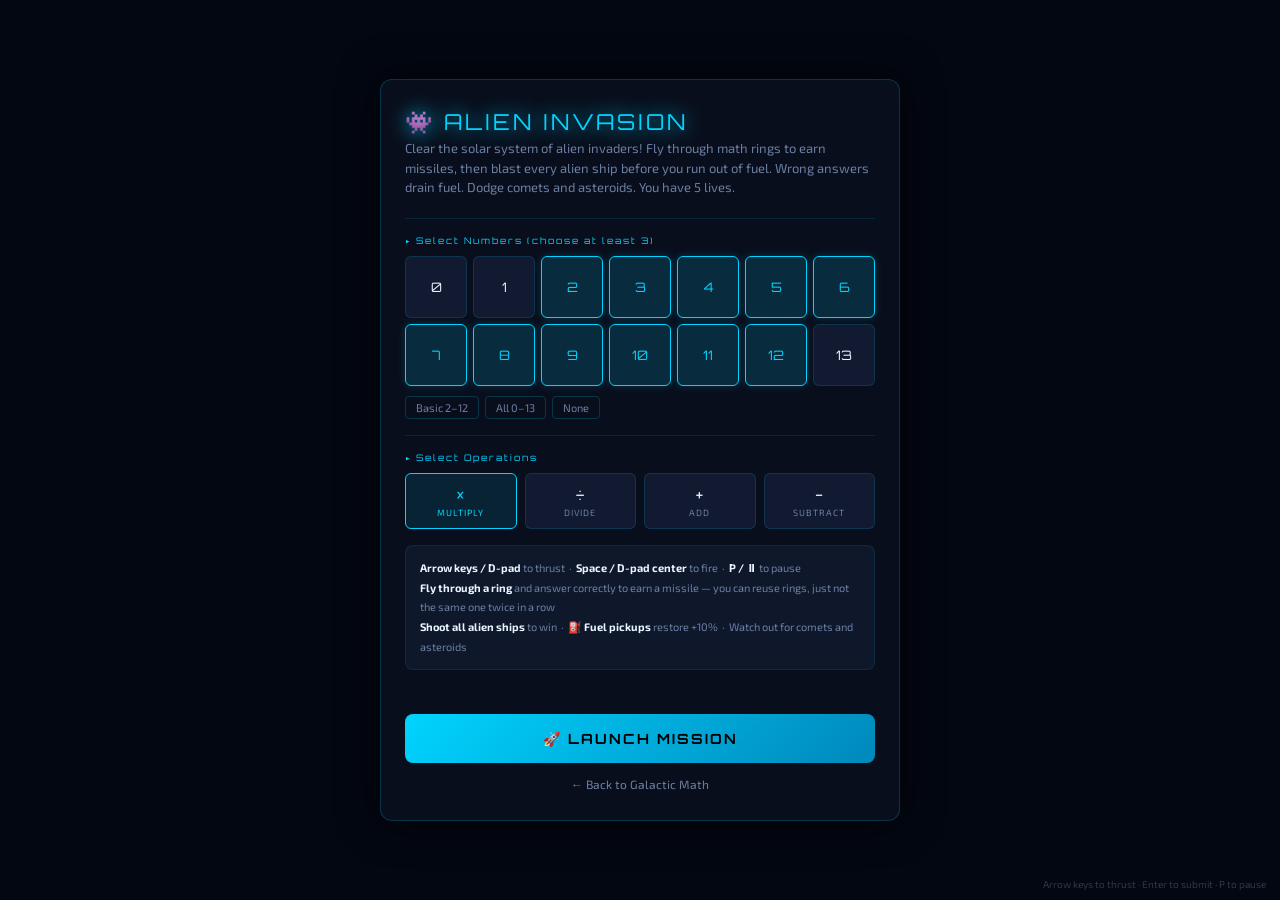
==== pages/alien-invasion.html @ b9529092 "IDT-148 UX cleanup pass — five fixes - Fix LinkedIn OG image: add ?v=2 cache-buster to og:image/twit" ====
<!DOCTYPE html>
<html lang="en">
<head>
<meta charset="UTF-8">
<meta name="viewport" content="width=device-width, initial-scale=1.0">
<title>Alien Invasion — Galactic Math</title>
<link rel="icon" type="image/x-icon" href="/favicon.ico">
<link rel="icon" type="image/png" sizes="192x192" href="/favicon-192.png">
<link rel="apple-touch-icon" href="/favicon-192.png">
<link href="https://fonts.googleapis.com/css2?family=Orbitron:wght@400;700;900&family=Exo+2:wght@300;400;600&display=swap" rel="stylesheet">
<style>
  /* ===== RESET & VARIABLES ===== */
  * { margin: 0; padding: 0; box-sizing: border-box; }
  :root {
    --space-black: #030712;
    --deep-space:  #0a0f1e;
    --nebula-blue: #1a2744;
    --saber-blue:  #00d4ff;
    --saber-green: #39ff14;
    --saber-red:   #ff2d55;
    --saber-purple:#b94fff;
    --gold:        #ffd700;
    --star-white:  #e8f4ff;
    --muted:       #6b7fa3;
  }
  body {
    background: var(--space-black);
    color: var(--star-white);
    font-family: 'Exo 2', sans-serif;
    height: 100vh;
    overflow: hidden;
    user-select: none;
  }

  /* ===== SETUP SCREEN ===== */
  #setupScreen {
    display: flex;
    flex-direction: column;
    align-items: center;
    justify-content: center;
    min-height: 100vh;
    padding: 24px;
    overflow-y: auto;
  }
  .setup-panel {
    width: 100%;
    max-width: 520px;
    background: rgba(10,15,30,0.95);
    border: 1px solid rgba(0,212,255,0.2);
    border-radius: 12px;
    padding: 28px 24px;
    box-shadow: 0 0 40px rgba(0,0,0,0.8);
  }
  .setup-title {
    font-family: 'Orbitron', monospace;
    font-size: 22px;
    color: var(--saber-blue);
    text-shadow: 0 0 20px var(--saber-blue);
    margin-bottom: 4px;
    letter-spacing: 3px;
  }
  .setup-subtitle {
    font-size: 13px;
    color: var(--muted);
    margin-bottom: 20px;
    line-height: 1.5;
  }
  .setup-label {
    font-family: 'Orbitron', monospace;
    font-size: 9px;
    color: var(--saber-blue);
    letter-spacing: 2px;
    margin-bottom: 10px;
    display: block;
  }
  .divider { height: 1px; background: rgba(0,212,255,0.12); margin: 16px 0; }
  .num-grid {
    display: grid;
    grid-template-columns: repeat(7, 1fr);
    gap: 6px;
    margin-bottom: 10px;
  }
  .num-btn {
    aspect-ratio: 1;
    min-height: 40px;
    background: rgba(26,39,68,0.5);
    border: 1px solid rgba(0,212,255,0.15);
    border-radius: 6px;
    color: var(--star-white);
    font-family: 'Orbitron', monospace;
    font-size: 13px;
    cursor: pointer;
    transition: all 0.15s;
  }
  .num-btn.selected {
    background: rgba(0,212,255,0.15);
    border-color: var(--saber-blue);
    color: var(--saber-blue);
    box-shadow: 0 0 8px rgba(0,212,255,0.2);
  }
  .num-btn:hover { border-color: rgba(0,212,255,0.4); }
  .preset-row { display: flex; gap: 6px; flex-wrap: wrap; margin-bottom: 14px; }
  .preset-btn {
    background: transparent;
    border: 1px solid rgba(0,212,255,0.2);
    border-radius: 4px;
    color: var(--muted);
    font-size: 11px;
    padding: 4px 10px;
    cursor: pointer;
    font-family: 'Exo 2', sans-serif;
    transition: all 0.15s;
  }
  .preset-btn:hover { border-color: var(--saber-blue); color: var(--saber-blue); }
  .op-row { display: flex; gap: 8px; flex-wrap: wrap; margin-bottom: 8px; }
  .op-btn {
    flex: 1;
    min-width: 60px;
    padding: 10px 8px;
    background: rgba(26,39,68,0.5);
    border: 1px solid rgba(0,212,255,0.15);
    border-radius: 6px;
    color: var(--star-white);
    font-family: 'Orbitron', monospace;
    font-size: 16px;
    cursor: pointer;
    display: flex;
    flex-direction: column;
    align-items: center;
    gap: 3px;
    transition: all 0.15s;
  }
  .op-btn span { font-size: 9px; color: var(--muted); font-family: 'Exo 2', sans-serif; letter-spacing: 1px; }
  .op-btn.selected-op { border-color: var(--saber-blue); background: rgba(0,212,255,0.1); color: var(--saber-blue); }
  .op-btn.selected-op span { color: var(--saber-blue); }
  .launch-btn {
    width: 100%;
    padding: 16px;
    background: linear-gradient(135deg, var(--saber-blue), #0088bb);
    border: none;
    border-radius: 8px;
    color: #000;
    font-family: 'Orbitron', monospace;
    font-size: 14px;
    font-weight: 700;
    cursor: pointer;
    margin-top: 20px;
    letter-spacing: 2px;
    transition: all 0.2s;
  }
  .launch-btn:hover { filter: brightness(1.1); transform: translateY(-1px); }
  .error-msg { color: var(--saber-red); font-size: 11px; margin-top: 8px; min-height: 16px; font-family: 'Orbitron', monospace; letter-spacing: 1px; }
  .back-link { display: block; text-align: center; margin-top: 14px; color: var(--muted); font-size: 12px; text-decoration: none; }
  .back-link:hover { color: var(--saber-blue); }
  .how-to-play {
    margin-top: 16px;
    padding: 12px 14px;
    background: rgba(26,39,68,0.4);
    border: 1px solid rgba(0,212,255,0.1);
    border-radius: 8px;
    font-size: 11px;
    color: var(--muted);
    line-height: 1.8;
  }
  .how-to-play b { color: var(--star-white); }

  /* ===== CANVAS ===== */
  #gameCanvas { display: none; width: 100vw; height: 100vh; }

  /* ===== HUD ===== */
  #hud {
    position: fixed;
    top: 0; left: 0; right: 0;
    display: none;
    pointer-events: none;
    z-index: 10;
  }
  .hud-bar {
    padding: 10px 20px;
    display: flex;
    align-items: center;
    gap: 14px;
    background: rgba(3,7,18,0.88);
    border-bottom: 1px solid rgba(0,212,255,0.15);
    backdrop-filter: blur(6px);
  }
  .hud-label { font-family: 'Orbitron', monospace; font-size: 9px; color: var(--muted); letter-spacing: 2px; white-space: nowrap; }
  .fuel-bar-outer {
    flex: 1;
    height: 10px;
    background: rgba(26,39,68,0.8);
    border: 1px solid rgba(0,212,255,0.2);
    border-radius: 5px;
    overflow: hidden;
  }
  .fuel-bar-fill {
    height: 100%;
    background: linear-gradient(90deg, var(--saber-blue), var(--saber-green));
    border-radius: 5px;
    transition: width 0.2s ease, background 0.4s ease;
  }
  .fuel-bar-fill.low { background: linear-gradient(90deg, var(--saber-red), #ff8800); }
  .fuel-pct { font-family: 'Orbitron', monospace; font-size: 13px; color: var(--saber-blue); white-space: nowrap; min-width: 46px; text-align: right; }
  .fuel-pct.low { color: var(--saber-red); text-shadow: 0 0 8px var(--saber-red); }
  .hud-sep { width: 1px; height: 20px; background: rgba(0,212,255,0.15); flex-shrink: 0; }
  .hud-lives { display: flex; gap: 3px; align-items: center; }
  .life-icon { font-size: 14px; transition: opacity 0.3s; }
  .life-icon.lost { opacity: 0.18; filter: grayscale(1); }
  .hud-gates { font-family: 'Orbitron', monospace; font-size: 12px; color: var(--gold); white-space: nowrap; }
  .hud-abort {
    pointer-events: all;
    background: rgba(255,45,85,0.12);
    border: 1px solid rgba(255,45,85,0.45);
    border-radius: 6px;
    color: var(--saber-red);
    font-family: 'Orbitron', monospace;
    font-size: 9px;
    letter-spacing: 1px;
    padding: 5px 10px;
    cursor: pointer;
    transition: all 0.15s;
    white-space: nowrap;
  }
  .hud-abort:hover { background: rgba(255,45,85,0.28); border-color: var(--saber-red); }

  /* ===== QUESTION OVERLAY ===== */
  #questionOverlay {
    position: fixed;
    bottom: 0; left: 0; right: 0;
    display: none;
    padding: 16px 20px 24px;
    background: linear-gradient(to top, rgba(3,7,18,0.98) 60%, rgba(3,7,18,0.7) 90%, transparent 100%);
    z-index: 20;
    text-align: center;
  }
  .gate-op-label { font-family: 'Orbitron', monospace; font-size: 9px; color: var(--muted); letter-spacing: 3px; margin-bottom: 6px; }
  .bonus-progress { display: none; justify-content: center; gap: 10px; margin-bottom: 8px; }
  .bonus-dot { width: 13px; height: 13px; border-radius: 50%; border: 2px solid var(--gold); background: transparent; transition: all 0.2s; }
  .bonus-dot.filled { background: var(--gold); box-shadow: 0 0 10px var(--gold); }
  .question-text { font-family: 'Orbitron', monospace; font-size: 38px; color: var(--star-white); text-shadow: 0 0 20px rgba(0,212,255,0.4); margin-bottom: 12px; letter-spacing: 2px; }
  .answer-row { display: flex; align-items: center; justify-content: center; gap: 12px; }
  .answer-input {
    background: rgba(26,39,68,0.9);
    border: 2px solid var(--saber-blue);
    border-radius: 8px;
    color: var(--star-white);
    font-family: 'Orbitron', monospace;
    font-size: 28px;
    text-align: center;
    padding: 10px 20px;
    width: 160px;
    outline: none;
    box-shadow: 0 0 20px rgba(0,212,255,0.25);
  }
  .answer-input:focus { box-shadow: 0 0 30px rgba(0,212,255,0.5); }
  .submit-btn {
    padding: 12px 20px;
    background: var(--saber-blue);
    border: none;
    border-radius: 8px;
    color: #000;
    font-family: 'Orbitron', monospace;
    font-size: 11px;
    font-weight: 700;
    cursor: pointer;
    letter-spacing: 1px;
    pointer-events: all;
  }
  .submit-btn:hover { filter: brightness(1.15); }
  .question-hint { font-size: 10px; color: var(--muted); margin-top: 6px; }

  /* ===== WRONG FLASH ===== */
  #wrongFlash { position: fixed; inset: 0; background: rgba(255,45,85,0.2); pointer-events: none; z-index: 15; opacity: 0; transition: opacity 0.08s; }
  #wrongFlash.show { opacity: 1; }

  /* ===== END SCREEN ===== */
  #endScreen {
    position: fixed; inset: 0;
    display: none;
    flex-direction: column;
    align-items: center;
    justify-content: center;
    background: rgba(3,7,18,0.94);
    z-index: 30;
    text-align: center;
    padding: 24px;
    backdrop-filter: blur(6px);
  }
  .end-icon { font-size: 80px; margin-bottom: 16px; }
  .end-title { font-family: 'Orbitron', monospace; font-size: 28px; margin-bottom: 8px; letter-spacing: 3px; }
  .end-title.win { color: var(--saber-green); text-shadow: 0 0 30px var(--saber-green); }
  .end-title.loss { color: var(--saber-red); text-shadow: 0 0 30px var(--saber-red); }
  .end-subtitle { font-size: 14px; color: var(--muted); margin-bottom: 28px; }
  .end-stats { display: flex; gap: 28px; justify-content: center; margin-bottom: 28px; }
  .end-stat { display: flex; flex-direction: column; align-items: center; gap: 4px; }
  .end-stat-val { font-family: 'Orbitron', monospace; font-size: 30px; color: var(--gold); }
  .end-stat-label { font-size: 10px; color: var(--muted); letter-spacing: 1px; }
  .end-btns { display: flex; gap: 12px; }
  .end-btn { padding: 12px 28px; background: rgba(0,212,255,0.12); border: 1px solid var(--saber-blue); border-radius: 8px; color: var(--saber-blue); font-family: 'Orbitron', monospace; font-size: 11px; cursor: pointer; letter-spacing: 1px; transition: all 0.15s; }
  .end-btn:hover { background: rgba(0,212,255,0.22); }
  .end-btn.primary { background: var(--saber-blue); color: #000; font-weight: 700; }
  .end-btn.primary:hover { filter: brightness(1.1); }

  /* ===== PAUSE BANNER ===== */
  #pauseBanner { position: fixed; top: 50%; left: 50%; transform: translate(-50%,-50%); display: none; font-family: 'Orbitron', monospace; font-size: 22px; color: var(--saber-blue); text-shadow: 0 0 20px var(--saber-blue); letter-spacing: 4px; pointer-events: none; z-index: 25; }
  #flightBanner { position: fixed; top: 72px; left: 50%; transform: translateX(-50%); display: none; font-family: 'Orbitron', monospace; font-size: 18px; color: var(--saber-green); text-shadow: 0 0 16px var(--saber-green); letter-spacing: 3px; pointer-events: none; z-index: 25; white-space: nowrap; }
  .hud-missiles { font-family: 'Orbitron', monospace; font-size: 15px; color: var(--saber-green); min-width: 24px; text-align: center; }

  /* ===== KEY HINT ===== */
  #keyHint { position: fixed; bottom: 10px; right: 14px; font-size: 10px; color: rgba(107,127,163,0.4); pointer-events: none; z-index: 5; }

  /* ===== DEV BANNER ===== */
  #devBanner {
    position: fixed; bottom: 10px; left: 14px;
    font-size: 10px; color: rgba(107,127,163,0.55);
    pointer-events: all; z-index: 5;
    font-family: 'Exo 2', sans-serif;
    display: none;
  }
  #devBanner a { color: rgba(0,212,255,0.55); text-decoration: none; }
  #devBanner a:hover { color: var(--saber-blue); }

  /* ===== VIRTUAL JOYSTICK (mobile touch) ===== */
  #vjoy {
    position: fixed;
    bottom: 60px;
    right: 20px;
    width: 148px;
    height: 148px;
    border-radius: 50%;
    background: rgba(0,212,255,0.05);
    border: 2px solid rgba(0,212,255,0.22);
    box-shadow: 0 0 24px rgba(0,212,255,0.08), inset 0 0 20px rgba(0,0,0,0.4);
    z-index: 50;
    display: none;
    touch-action: none;
    pointer-events: all;
    -webkit-tap-highlight-color: transparent;
    user-select: none;
    /* subtle cross-hair dividers */
    background-image:
      linear-gradient(rgba(0,212,255,0.07) 1px, transparent 1px),
      linear-gradient(90deg, rgba(0,212,255,0.07) 1px, transparent 1px);
    background-size: 100% 50%, 50% 100%;
    background-position: 0 50%, 50% 0;
  }
  .vjoy-arrow {
    position: absolute;
    color: rgba(0,212,255,0.28);
    font-size: 13px;
    line-height: 1;
    pointer-events: none;
    transition: color 0.08s, text-shadow 0.08s;
  }
  .vjoy-arrow.active {
    color: var(--saber-blue);
    text-shadow: 0 0 10px var(--saber-blue);
  }
  #vjoy-arrow-up    { top: 8px;    left: 50%; transform: translateX(-50%); }
  #vjoy-arrow-down  { bottom: 8px; left: 50%; transform: translateX(-50%); }
  #vjoy-arrow-left  { left: 8px;   top: 50%;  transform: translateY(-50%); }
  #vjoy-arrow-right { right: 8px;  top: 50%;  transform: translateY(-50%); }
  #vjoy-center {
    position: absolute;
    top: 50%; left: 50%;
    transform: translate(-50%, -50%);
    width: 38px; height: 38px;
    border-radius: 50%;
    background: rgba(0,212,255,0.07);
    border: 1px solid rgba(0,212,255,0.18);
    display: flex; align-items: center; justify-content: center;
    font-size: 17px;
    pointer-events: none;
    transition: background 0.12s, box-shadow 0.12s;
  }
  #vjoy-center.flash {
    background: rgba(0,212,255,0.3);
    box-shadow: 0 0 14px rgba(0,212,255,0.5);
  }
  #vjoy-thumb {
    position: absolute;
    width: 46px; height: 46px;
    border-radius: 50%;
    background: rgba(0,212,255,0.14);
    border: 2px solid rgba(0,212,255,0.7);
    box-shadow: 0 0 14px rgba(0,212,255,0.35);
    top: 50%; left: 50%;
    transform: translate(-50%, -50%);
    pointer-events: none;
  }



  #vfire {
    position: fixed;
    bottom: 60px;
    left: 20px;
    width: 100px;
    height: 100px;
    border-radius: 50%;
    background: rgba(255,45,85,0.12);
    border: 2px solid rgba(255,45,85,0.5);
    box-shadow: 0 0 20px rgba(255,45,85,0.15), inset 0 0 16px rgba(0,0,0,0.4);
    color: var(--saber-red);
    font-family: 'Orbitron', monospace;
    font-size: 11px;
    letter-spacing: 1px;
    display: none;
    flex-direction: column;
    align-items: center;
    justify-content: center;
    gap: 4px;
    cursor: pointer;
    z-index: 50;
    touch-action: none;
    -webkit-tap-highlight-color: transparent;
    pointer-events: all;
    user-select: none;
  }
  #vfire:active, #vfire.flash {
    background: rgba(255,45,85,0.35);
    box-shadow: 0 0 30px rgba(255,45,85,0.5), inset 0 0 16px rgba(0,0,0,0.4);
  }
  #vfire-icon { font-size: 26px; line-height: 1; pointer-events: none; }
  #vfire-label { pointer-events: none; }

  /* ===== MOBILE ===== */
  @media (max-width: 600px) {
    .hud-bar { padding: 6px 10px; gap: 8px; }
    .hud-label { font-size: 7px; letter-spacing: 1px; }
    .fuel-bar-outer { height: 8px; }
    .fuel-pct { font-size: 11px; min-width: 34px; }
    .hud-gates { font-size: 10px; }
    .hud-missiles { font-size: 13px; }
    .hud-abort { font-size: 8px; padding: 4px 8px; }
    .life-icon { font-size: 11px; }
    .question-text { font-size: 26px; }
    .answer-input { width: 120px; font-size: 22px; padding: 8px 12px; }
    #keyHint { display: none !important; }
    .end-title { font-size: 22px; }
    .end-stat-val { font-size: 24px; }
    .end-btns { flex-direction: column; align-items: center; }
    .end-btn { width: 200px; text-align: center; }
  }

  /* ===== ALIEN COUNTER (top-right, below HUD bar) ===== */
  #alienCounter {
    position: fixed;
    top: 54px;
    right: 20px;
    display: none;
    flex-direction: column;
    align-items: center;
    pointer-events: none;
    z-index: 10;
    background: rgba(3,7,18,0.72);
    border: 1px solid rgba(255,45,85,0.35);
    border-radius: 10px;
    padding: 4px 16px 6px;
    backdrop-filter: blur(4px);
  }
  #alienCounterNum {
    font-family: 'Orbitron', monospace;
    font-size: 26px;
    font-weight: 900;
    color: var(--saber-red);
    text-shadow: 0 0 18px var(--saber-red);
    line-height: 1;
  }
  #alienCounterLabel {
    font-family: 'Orbitron', monospace;
    font-size: 7px;
    color: var(--muted);
    letter-spacing: 2px;
    margin-top: 2px;
  }

  /* ===== INTRO EXPLAINER OVERLAY ===== */
  #introOverlay {
    position: fixed;
    inset: 0;
    display: none;
    flex-direction: column;
    align-items: center;
    justify-content: center;
    background: rgba(3,7,18,0.92);
    z-index: 35;
    text-align: center;
    padding: 24px;
    backdrop-filter: blur(8px);
  }
  .intro-icon { font-size: 64px; margin-bottom: 16px; }
  .intro-title {
    font-family: 'Orbitron', monospace;
    font-size: 20px;
    color: var(--saber-red);
    text-shadow: 0 0 24px var(--saber-red);
    letter-spacing: 3px;
    margin-bottom: 18px;
  }
  .intro-body {
    font-family: 'Exo 2', sans-serif;
    font-size: 18px;
    color: var(--star-white);
    line-height: 1.7;
    max-width: 520px;
    margin-bottom: 32px;
  }
  .intro-body strong { color: var(--saber-green); }
  .intro-start-btn {
    padding: 14px 40px;
    background: linear-gradient(135deg, var(--saber-red), #aa1133);
    border: none;
    border-radius: 8px;
    color: #fff;
    font-family: 'Orbitron', monospace;
    font-size: 14px;
    font-weight: 700;
    cursor: pointer;
    letter-spacing: 2px;
    pointer-events: all;
    transition: filter 0.15s;
  }
  .intro-start-btn:hover { filter: brightness(1.15); }

  /* ===== COMPAT WARNING BANNER ===== */
  #compatBanner {
    display: none;
    position: fixed;
    top: 0; left: 0; right: 0;
    z-index: 9999;
    background: rgba(3, 7, 18, 0.97);
    border-bottom: 2px solid #ff2d55;
    padding: 10px 16px;
    text-align: center;
    font-family: 'Exo 2', sans-serif;
    font-size: 13px;
    color: #e8f4ff;
    box-shadow: 0 0 24px rgba(255, 45, 85, 0.25);
    line-height: 1.5;
  }
  #compatBanner strong { color: #ff2d55; font-family: 'Orbitron', monospace; font-size: 10px; letter-spacing: 2px; text-transform: uppercase; margin-right: 6px; }
  #compatDismiss { margin-left: 12px; background: none; border: 1px solid #6b7fa3; border-radius: 4px; color: #6b7fa3; font-family: 'Orbitron', monospace; font-size: 9px; letter-spacing: 1px; padding: 3px 10px; cursor: pointer; vertical-align: middle; }
  #compatDismiss:hover { color: #e8f4ff; border-color: #e8f4ff; }
</style>
</head>
<body>

<div id="compatBanner">
  <strong>⚠ Browser Warning</strong>
  Your browser may not support all features. For the best experience, use
  <strong>Chrome</strong>, <strong>Safari</strong>, <strong>Firefox</strong>, or <strong>Edge</strong>
  on Android, iPhone/iPad, or Windows.
  <button id="compatDismiss" onclick="document.getElementById('compatBanner').style.display='none'">DISMISS</button>
</div>

<!-- ===== COUNTDOWN OVERLAY ===== -->
<div id="countdownOverlay" style="display:none; position:fixed; inset:0; display:none; align-items:flex-start; justify-content:center; padding-top:18%; z-index:40; pointer-events:none;">
  <div id="countdownNum" style="font-family:'Orbitron',monospace; font-size:120px; font-weight:900; color:#00d4ff; text-shadow:0 0 40px #00d4ff,0 0 80px #00d4ff; opacity:0; transition:opacity 0.15s;"></div>
</div>

<!-- ===== PLANET FACT POPUP ===== -->
<div id="planetPopup" style="display:none; position:fixed; background:rgba(3,7,18,0.95); border:1.5px solid #00d4ff; border-radius:12px; padding:16px 22px; max-width:360px; text-align:center; z-index:30; box-shadow:0 0 24px rgba(0,212,255,0.25); cursor:pointer;" onclick="if(typeof dismissPlanetFact==='function')dismissPlanetFact()">
  <div style="font-family:'Orbitron',monospace; font-size:10px; color:#6b7fa3; letter-spacing:3px; margin-bottom:6px;" id="planetPopupTitle">MARS</div>
  <div style="font-family:'Exo 2',sans-serif; font-size:15px; color:#e8f4ff; line-height:1.5; margin-bottom:12px;" id="planetPopupFact"></div>
  <div style="font-family:'Orbitron',monospace; font-size:10px; color:#6b7fa3; letter-spacing:2px;">Tap or press ENTER / ESC to continue</div>
</div>

<!-- ===== SETUP SCREEN ===== -->
<div id="setupScreen">
  <div class="setup-panel">
    <div class="setup-title">👾 ALIEN INVASION</div>
    <div class="setup-subtitle">Clear the solar system of alien invaders! Fly through math rings to earn missiles, then blast every alien ship before you run out of fuel. Wrong answers drain fuel. Dodge comets and asteroids. You have 5 lives.</div>

    <div class="divider"></div>

    <span class="setup-label">▸ Select Numbers (choose at least 3)</span>
    <div class="num-grid" id="numGrid"></div>
    <div class="preset-row">
      <button class="preset-btn" onclick="rteSelectRange(2,12)">Basic 2–12</button>
      <button class="preset-btn" onclick="rteSelectRange(0,13)">All 0–13</button>
      <button class="preset-btn" onclick="rteSelectNone()">None</button>
    </div>

    <div class="divider"></div>

    <span class="setup-label">▸ Select Operations</span>
    <div class="op-row">
      <button class="op-btn" data-op="multiply" onclick="toggleRteOp('multiply')">×<span>MULTIPLY</span></button>
      <button class="op-btn" data-op="divide"   onclick="toggleRteOp('divide')">÷<span>DIVIDE</span></button>
      <button class="op-btn" data-op="add"      onclick="toggleRteOp('add')">+<span>ADD</span></button>
      <button class="op-btn" data-op="subtract" onclick="toggleRteOp('subtract')">−<span>SUBTRACT</span></button>
    </div>

    <div class="how-to-play">
      <b>Arrow keys / D-pad</b> to thrust &nbsp;·&nbsp; <b>Space / D-pad center</b> to fire &nbsp;·&nbsp; <b>P / ⏸</b> to pause<br>
      <b>Fly through a ring</b> and answer correctly to earn a missile — you can reuse rings, just not the same one twice in a row<br>
      <b>Shoot all alien ships</b> to win &nbsp;·&nbsp; <b>⛽ Fuel pickups</b> restore +10% &nbsp;·&nbsp; Watch out for comets and asteroids
    </div>

    <div class="error-msg" id="alienError"></div>
    <button class="launch-btn" onclick="launchGame()">🚀 LAUNCH MISSION</button>
    <a class="back-link" href="../index.html">← Back to Galactic Math</a>
  </div>
</div>

<!-- ===== ALIEN COUNTER ===== -->
<div id="alienCounter">
  <div id="alienCounterNum">10</div>
  <div id="alienCounterLabel">👾 ALIENS REMAINING</div>
</div>

<!-- ===== INTRO EXPLAINER ===== -->
<div id="introOverlay">
  <div class="intro-icon">👾</div>
  <div class="intro-title">⚠ ALIEN INVASION!</div>
  <div class="intro-body">
    The solar system is under attack by aliens!<br>
    Visit the <strong>math rings</strong> and answer the question correctly to get <strong>missiles</strong> to take them out!
  </div>
  <button class="intro-start-btn" onclick="dismissIntro()">🚀 LAUNCH MISSION</button>
</div>

<!-- ===== CANVAS ===== -->
<canvas id="gameCanvas"></canvas>

<!-- ===== HUD ===== -->
<div id="hud">
  <div class="hud-bar">
    <span class="hud-label">FUEL</span>
    <div class="fuel-bar-outer">
      <div class="fuel-bar-fill" id="fuelFill" style="width:100%"></div>
    </div>
    <span class="fuel-pct" id="fuelPct">100%</span>
    <div class="hud-sep"></div>
    <div class="hud-lives" id="livesDisplay"></div>
    <div class="hud-sep"></div>
    <span class="hud-label">🚀</span>
    <span class="hud-missiles" id="missileCount">0</span>
    <div class="hud-sep"></div>
    <button class="hud-abort" onclick="abortMission()">✕ ABORT</button>
  </div>
</div>

<!-- ===== QUESTION OVERLAY ===== -->
<div id="questionOverlay">
  <div class="gate-op-label" id="gateOpLabel">GATE CHALLENGE</div>
  <div class="bonus-progress" id="bonusProgress"></div>
  <div class="question-text" id="questionText"></div>
  <div class="answer-row">
    <input class="answer-input" id="answerInput" type="number" inputmode="numeric" autocomplete="off" placeholder="?">
    <button class="submit-btn" onclick="submitAnswer()">ENTER</button>
  </div>
  <div class="question-hint">Type your answer and tap Submit or press Enter</div>
</div>

<!-- ===== WRONG FLASH ===== -->
<div id="wrongFlash"></div>

<!-- ===== PAUSE BANNER ===== -->
<div id="pauseBanner">⏸ PAUSED</div>
<div id="flightBanner"></div>

<!-- ===== END SCREEN ===== -->
<div id="endScreen">
  <div class="end-icon"     id="endIcon"></div>
  <div class="end-title"    id="endTitle"></div>
  <div class="end-subtitle" id="endSubtitle"></div>
  <div class="end-stats">
    <div class="end-stat"><div class="end-stat-val" id="endTime">0:00</div><div class="end-stat-label">TOTAL TIME</div></div>
    <div class="end-stat"><div class="end-stat-val" id="endOxygen">0%</div><div class="end-stat-label">FUEL LEFT</div></div>
    <div class="end-stat"><div class="end-stat-val" id="endAccuracy">0/0</div><div class="end-stat-label">SHOT ACCURACY</div></div>
    <div class="end-stat"><div class="end-stat-val" id="endMathScore">0/0</div><div class="end-stat-label">MATH SCORE</div></div>
  </div>
  <div class="end-btns">
    <button class="end-btn"         onclick="goHome()">MAIN MENU</button>
    <button class="end-btn primary"  onclick="restartGame()">PLAY AGAIN</button>
  </div>
</div>

<!-- ===== KEY HINT ===== -->
<div id="keyHint">Arrow keys to thrust · Enter to submit · P to pause</div>
<div id="devBanner">🚧 Still in development — <a href="feedback.html" target="_blank">submit ideas here</a></div>

<!-- ===== VIRTUAL JOYSTICK (mobile touch) ===== -->
<div id="vjoy">
  <div class="vjoy-arrow" id="vjoy-arrow-up">▲</div>
  <div class="vjoy-arrow" id="vjoy-arrow-down">▼</div>
  <div class="vjoy-arrow" id="vjoy-arrow-left">◄</div>
  <div class="vjoy-arrow" id="vjoy-arrow-right">►</div>
  <div id="vjoy-center"></div>
  <div id="vjoy-thumb"></div>
</div>
<button id="vfire"><div id="vfire-icon">🚀</div><div id="vfire-label">FIRE</div></button>

<script>
// ===== BROWSER COMPATIBILITY CHECK =====
(function() {
  const missing = [];
  try {
    const testCanvas = document.createElement('canvas');
    if (!testCanvas.getContext || !testCanvas.getContext('2d')) missing.push('Canvas');
  } catch(e) { missing.push('Canvas'); }
  if (!(window.AudioContext || window.webkitAudioContext)) missing.push('Web Audio');
  if (!window.requestAnimationFrame) missing.push('Animation');
  if (!window.fetch) missing.push('Fetch');
  if (missing.length > 0) {
    const banner = document.getElementById('compatBanner');
    if (banner) banner.style.display = 'block';
    console.warn('[Galactic Math] Unsupported browser features:', missing.join(', '));
  }
})();

// ===== AUDIO ENGINE =====
let audioCtx = null;
function getAudio() {
  if (!audioCtx) audioCtx = new (window.AudioContext || window.webkitAudioContext)();
  if (audioCtx.state === 'suspended') audioCtx.resume();
  return audioCtx;
}

// Voice clip: son saying "low fuel" — loaded from local file
const LOW_FUEL_CLIP = '../assets/audio/low-fuel.m4a';
let lowFuelAudioBuffer = null;
function loadLowFuelClip() {
  if (lowFuelAudioBuffer) return;
  fetch(LOW_FUEL_CLIP)
    .then(r => r.arrayBuffer())
    .then(ab => getAudio().decodeAudioData(ab))
    .then(buf => { lowFuelAudioBuffer = buf; })
    .catch(() => { /* decoding failed — synthesized fallback used */ });
}

const sounds = {
  correct() {
    const ctx = getAudio();
    [523, 659, 784].forEach((f, i) => {
      const o = ctx.createOscillator(), g = ctx.createGain();
      o.connect(g); g.connect(ctx.destination);
      o.type = 'sine'; o.frequency.value = f;
      const t = ctx.currentTime + i * 0.08;
      g.gain.setValueAtTime(0, t); g.gain.linearRampToValueAtTime(0.16, t + 0.02); g.gain.exponentialRampToValueAtTime(0.001, t + 0.25);
      o.start(t); o.stop(t + 0.25);
    });
  },

  wrong() {
    const ctx = getAudio();
    const o = ctx.createOscillator(), g = ctx.createGain();
    o.connect(g); g.connect(ctx.destination);
    o.type = 'sawtooth'; o.frequency.value = 220;
    o.frequency.exponentialRampToValueAtTime(80, ctx.currentTime + 0.3);
    g.gain.setValueAtTime(0.18, ctx.currentTime); g.gain.exponentialRampToValueAtTime(0.001, ctx.currentTime + 0.3);
    o.start(); o.stop(ctx.currentTime + 0.3);
  },

  // Asteroid impact — dramatic metallic CRASH
  asteroidHit() {
    const ctx = getAudio();
    // Sharp square wave impact burst (high → very low, instantaneous)
    const sq = ctx.createOscillator(), sqg = ctx.createGain();
    sq.type = 'square'; sq.frequency.value = 280;
    sq.frequency.exponentialRampToValueAtTime(35, ctx.currentTime + 0.18);
    sq.connect(sqg); sqg.connect(ctx.destination);
    sqg.gain.setValueAtTime(0.55, ctx.currentTime); sqg.gain.exponentialRampToValueAtTime(0.001, ctx.currentTime + 0.22);
    sq.start(); sq.stop(ctx.currentTime + 0.22);
    // Metal ring resonance — sine ping that decays slowly
    const ring = ctx.createOscillator(), rg = ctx.createGain();
    ring.type = 'sine'; ring.frequency.value = 420;
    ring.connect(rg); rg.connect(ctx.destination);
    rg.gain.setValueAtTime(0.3, ctx.currentTime); rg.gain.exponentialRampToValueAtTime(0.001, ctx.currentTime + 0.65);
    ring.start(); ring.stop(ctx.currentTime + 0.65);
    // Noise debris burst (all frequencies, broadband)
    const bufLen = Math.floor(ctx.sampleRate * 0.35);
    const buf = ctx.createBuffer(1, bufLen, ctx.sampleRate);
    const d = buf.getChannelData(0);
    for (let i = 0; i < bufLen; i++) d[i] = (Math.random() * 2 - 1) * Math.pow(1 - i / bufLen, 0.6);
    const ns = ctx.createBufferSource(); ns.buffer = buf;
    const ng = ctx.createGain(); ng.gain.value = 0.45;
    ns.connect(ng); ng.connect(ctx.destination);
    ns.start(); ns.stop(ctx.currentTime + 0.35);
    // Sub bass thud underlayer
    const sub = ctx.createOscillator(), sg = ctx.createGain();
    sub.type = 'sine'; sub.frequency.value = 60;
    sub.frequency.exponentialRampToValueAtTime(20, ctx.currentTime + 0.25);
    sub.connect(sg); sg.connect(ctx.destination);
    sg.gain.setValueAtTime(0.6, ctx.currentTime); sg.gain.exponentialRampToValueAtTime(0.001, ctx.currentTime + 0.28);
    sub.start(); sub.stop(ctx.currentTime + 0.28);
  },

  // Alien crash — out of this world explosion
  alienCrash() {
    const ctx = getAudio();
    // Deep explosive boom (layered)
    [40, 65, 100].forEach((f, i) => {
      const o = ctx.createOscillator(), g = ctx.createGain();
      o.type = 'sine';
      o.frequency.setValueAtTime(f * 3, ctx.currentTime + i * 0.03);
      o.frequency.exponentialRampToValueAtTime(f * 0.25, ctx.currentTime + 1.2);
      o.connect(g); g.connect(ctx.destination);
      g.gain.setValueAtTime(0, ctx.currentTime + i * 0.03);
      g.gain.linearRampToValueAtTime(0.38, ctx.currentTime + i * 0.03 + 0.02);
      g.gain.exponentialRampToValueAtTime(0.001, ctx.currentTime + 1.2);
      o.start(ctx.currentTime + i * 0.03); o.stop(ctx.currentTime + 1.2);
    });
    // Explosion noise burst
    const bufLen = Math.floor(ctx.sampleRate * 0.9);
    const buf = ctx.createBuffer(1, bufLen, ctx.sampleRate);
    const d = buf.getChannelData(0);
    for (let i = 0; i < bufLen; i++) d[i] = Math.random() * 2 - 1;
    const ns = ctx.createBufferSource(); ns.buffer = buf;
    const flt = ctx.createBiquadFilter(); flt.type = 'bandpass'; flt.frequency.value = 350; flt.Q.value = 0.4;
    const ng = ctx.createGain();
    ng.gain.setValueAtTime(0.55, ctx.currentTime); ng.gain.exponentialRampToValueAtTime(0.001, ctx.currentTime + 0.9);
    ns.connect(flt); flt.connect(ng); ng.connect(ctx.destination);
    ns.start(); ns.stop(ctx.currentTime + 0.9);
    // Alien death screech (rising then plummeting)
    const sc = ctx.createOscillator(), sg = ctx.createGain();
    sc.type = 'sawtooth';
    sc.frequency.setValueAtTime(300, ctx.currentTime);
    sc.frequency.linearRampToValueAtTime(2200, ctx.currentTime + 0.12);
    sc.frequency.exponentialRampToValueAtTime(60, ctx.currentTime + 0.7);
    sc.connect(sg); sg.connect(ctx.destination);
    sg.gain.setValueAtTime(0.28, ctx.currentTime); sg.gain.exponentialRampToValueAtTime(0.001, ctx.currentTime + 0.7);
    sc.start(); sc.stop(ctx.currentTime + 0.7);
    // High-pitched alien squeal harmonics
    [1800, 2700, 3600].forEach((f, i) => {
      const sq = ctx.createOscillator(), sqg = ctx.createGain();
      sq.type = 'square'; sq.frequency.value = f;
      sq.frequency.exponentialRampToValueAtTime(f * 0.1, ctx.currentTime + 0.55);
      sq.connect(sqg); sqg.connect(ctx.destination);
      sqg.gain.setValueAtTime(0, ctx.currentTime + i * 0.05);
      sqg.gain.linearRampToValueAtTime(0.12, ctx.currentTime + i * 0.05 + 0.02);
      sqg.gain.exponentialRampToValueAtTime(0.001, ctx.currentTime + 0.55);
      sq.start(ctx.currentTime + i * 0.05); sq.stop(ctx.currentTime + 0.6);
    });
    // Eerie alien warble at the end
    const wb = ctx.createOscillator(), wbg = ctx.createGain();
    wb.type = 'sine'; wb.frequency.value = 440;
    wb.frequency.setValueAtTime(440, ctx.currentTime + 0.5);
    wb.frequency.linearRampToValueAtTime(220, ctx.currentTime + 1.1);
    wb.frequency.linearRampToValueAtTime(110, ctx.currentTime + 1.4);
    wb.connect(wbg); wbg.connect(ctx.destination);
    wbg.gain.setValueAtTime(0, ctx.currentTime + 0.5);
    wbg.gain.linearRampToValueAtTime(0.15, ctx.currentTime + 0.55);
    wbg.gain.exponentialRampToValueAtTime(0.001, ctx.currentTime + 1.4);
    wb.start(ctx.currentTime + 0.5); wb.stop(ctx.currentTime + 1.4);
  },

  bonusComplete() {
    const ctx = getAudio();
    [440, 554, 659, 880].forEach((f, i) => {
      const o = ctx.createOscillator(), g = ctx.createGain();
      o.connect(g); g.connect(ctx.destination); o.type = 'sine'; o.frequency.value = f;
      const t = ctx.currentTime + i * 0.1;
      g.gain.setValueAtTime(0, t); g.gain.linearRampToValueAtTime(0.2, t + 0.03); g.gain.exponentialRampToValueAtTime(0.001, t + 0.4);
      o.start(t); o.stop(t + 0.4);
    });
  },

  victory() {
    const ctx = getAudio();
    [392, 494, 587, 784, 988].forEach((f, i) => {
      const o = ctx.createOscillator(), g = ctx.createGain();
      o.connect(g); g.connect(ctx.destination); o.type = 'sine'; o.frequency.value = f;
      const t = ctx.currentTime + i * 0.13;
      g.gain.setValueAtTime(0, t); g.gain.linearRampToValueAtTime(0.2, t + 0.04); g.gain.exponentialRampToValueAtTime(0.001, t + 0.45);
      o.start(t); o.stop(t + 0.45);
    });
  },

  gameOver() {
    const ctx = getAudio();
    [440, 330, 220, 165].forEach((f, i) => {
      const o = ctx.createOscillator(), g = ctx.createGain();
      o.connect(g); g.connect(ctx.destination); o.type = 'sawtooth'; o.frequency.value = f;
      const t = ctx.currentTime + i * 0.2;
      g.gain.setValueAtTime(0.15, t); g.gain.exponentialRampToValueAtTime(0.001, t + 0.6);
      o.start(t); o.stop(t + 0.6);
    });
  },

  navigate() {
    const ctx = getAudio();
    const o = ctx.createOscillator(), g = ctx.createGain();
    o.type = 'sine'; o.frequency.value = 440;
    o.connect(g); g.connect(ctx.destination);
    g.gain.setValueAtTime(0.05, ctx.currentTime); g.gain.exponentialRampToValueAtTime(0.001, ctx.currentTime + 0.08);
    o.start(); o.stop(ctx.currentTime + 0.08);
  },

  // Low fuel warning — plays voice clip if loaded, otherwise synthesized alarm
  lowFuelWarning() {
    const ctx = getAudio();
    if (lowFuelAudioBuffer) {
      const src = ctx.createBufferSource();
      src.buffer = lowFuelAudioBuffer;
      src.connect(ctx.destination);
      src.start();
      return;
    }
    // Synthesized fallback: urgent two-pulse descending alarm
    [0, 0.35].forEach(delay => {
      const o = ctx.createOscillator(), g = ctx.createGain();
      o.connect(g); g.connect(ctx.destination);
      o.type = 'sawtooth'; o.frequency.value = 320;
      o.frequency.setValueAtTime(320, ctx.currentTime + delay);
      o.frequency.linearRampToValueAtTime(200, ctx.currentTime + delay + 0.25);
      const t = ctx.currentTime + delay;
      g.gain.setValueAtTime(0, t); g.gain.linearRampToValueAtTime(0.3, t + 0.03);
      g.gain.setValueAtTime(0.3, t + 0.18); g.gain.exponentialRampToValueAtTime(0.001, t + 0.3);
      o.start(t); o.stop(t + 0.35);
    });
  },

  // Player missile fire — short sharp whoosh
  missileFire() {
    const ctx = getAudio();
    const o = ctx.createOscillator(), g = ctx.createGain();
    o.type = 'sawtooth';
    o.frequency.setValueAtTime(600, ctx.currentTime);
    o.frequency.exponentialRampToValueAtTime(120, ctx.currentTime + 0.18);
    o.connect(g); g.connect(ctx.destination);
    g.gain.setValueAtTime(0.18, ctx.currentTime);
    g.gain.exponentialRampToValueAtTime(0.001, ctx.currentTime + 0.18);
    o.start(); o.stop(ctx.currentTime + 0.2);
  },

  // Missile hit — satisfying crunch
  missileHit() {
    const ctx = getAudio();
    [1,2,3].forEach(i => {
      const o = ctx.createOscillator(), g = ctx.createGain();
      o.type = 'square'; o.frequency.value = 180 / i;
      o.connect(g); g.connect(ctx.destination);
      const t = ctx.currentTime + i * 0.04;
      g.gain.setValueAtTime(0.15, t); g.gain.exponentialRampToValueAtTime(0.001, t + 0.22);
      o.start(t); o.stop(t + 0.25);
    });
  },

  // Missile pickup — bright ascending arp
  missilePickup() {
    const ctx = getAudio();
    [392, 523, 659, 880].forEach((f, i) => {
      const o = ctx.createOscillator(), g = ctx.createGain();
      o.type = 'square'; o.frequency.value = f;
      o.connect(g); g.connect(ctx.destination);
      const t = ctx.currentTime + i * 0.07;
      g.gain.setValueAtTime(0, t); g.gain.linearRampToValueAtTime(0.1, t + 0.02);
      g.gain.exponentialRampToValueAtTime(0.001, t + 0.22);
      o.start(t); o.stop(t + 0.25);
    });
  },

  // No ammo click — dry click when firing with 0 missiles
  missileEmpty() {
    const ctx = getAudio();
    const o = ctx.createOscillator(), g = ctx.createGain();
    o.type = 'square'; o.frequency.value = 180;
    o.connect(g); g.connect(ctx.destination);
    g.gain.setValueAtTime(0.08, ctx.currentTime);
    g.gain.exponentialRampToValueAtTime(0.001, ctx.currentTime + 0.06);
    o.start(); o.stop(ctx.currentTime + 0.07);
  },

  // Fuel pickup — bright rising chime
  fuelPickup() {
    const ctx = getAudio();
    [523, 659, 784, 1047].forEach((f, i) => {
      const o = ctx.createOscillator(), g = ctx.createGain();
      o.connect(g); g.connect(ctx.destination); o.type = 'sine'; o.frequency.value = f;
      const t = ctx.currentTime + i * 0.07;
      g.gain.setValueAtTime(0, t); g.gain.linearRampToValueAtTime(0.2, t + 0.02); g.gain.exponentialRampToValueAtTime(0.001, t + 0.38);
      o.start(t); o.stop(t + 0.38);
    });
  },

  // Gate entry — mechanical clamp click + deep lock thud + shimmer
  gateEnter() {
    const ctx = getAudio();
    const t = ctx.currentTime;
    // Sharp mechanical click as clamp engages
    const click = ctx.createOscillator(), cg = ctx.createGain();
    click.type = 'square'; click.frequency.value = 280;
    click.frequency.exponentialRampToValueAtTime(110, t + 0.045);
    click.connect(cg); cg.connect(ctx.destination);
    cg.gain.setValueAtTime(0.5, t); cg.gain.exponentialRampToValueAtTime(0.001, t + 0.06);
    click.start(t); click.stop(t + 0.07);
    // Deep magnetic lock thud settling into place
    const thud = ctx.createOscillator(), tg = ctx.createGain();
    thud.type = 'sine'; thud.frequency.value = 180;
    thud.frequency.exponentialRampToValueAtTime(55, t + 0.28);
    thud.connect(tg); tg.connect(ctx.destination);
    tg.gain.setValueAtTime(0, t + 0.04); tg.gain.linearRampToValueAtTime(0.48, t + 0.07);
    tg.gain.exponentialRampToValueAtTime(0.001, t + 0.32);
    thud.start(t + 0.04); thud.stop(t + 0.33);
    // Rising metallic shimmer — energy confirmation after lock
    const shine = ctx.createOscillator(), sg = ctx.createGain();
    shine.type = 'sine'; shine.frequency.value = 760;
    shine.frequency.exponentialRampToValueAtTime(1180, t + 0.18);
    shine.connect(sg); sg.connect(ctx.destination);
    sg.gain.setValueAtTime(0, t + 0.05); sg.gain.linearRampToValueAtTime(0.13, t + 0.09);
    sg.gain.exponentialRampToValueAtTime(0.001, t + 0.28);
    shine.start(t + 0.05); shine.stop(t + 0.29);
  },

  // Rocket thruster — filtered noise + low rumble, smooth and non-harsh
  thrustStart() {
    if (thrustOscNode) return;
    const ctx = getAudio();
    if (ctx.state === 'suspended') ctx.resume();

    // White noise buffer — looped for continuous roar
    const bufLen = ctx.sampleRate * 2;
    const noiseBuf = ctx.createBuffer(1, bufLen, ctx.sampleRate);
    const data = noiseBuf.getChannelData(0);
    for (let i = 0; i < bufLen; i++) data[i] = Math.random() * 2 - 1;
    const noise = ctx.createBufferSource(); noise.buffer = noiseBuf; noise.loop = true;

    // Bandpass centres the roar, lowpass removes high-frequency harshness
    const bp = ctx.createBiquadFilter(); bp.type = 'bandpass'; bp.frequency.value = 260; bp.Q.value = 0.65;
    const lp = ctx.createBiquadFilter(); lp.type = 'lowpass';  lp.frequency.value = 680;

    // Deep sub-rumble for physical sensation
    const rumble = ctx.createOscillator(); rumble.type = 'sine'; rumble.frequency.value = 58;
    const rg = ctx.createGain(); rg.gain.value = 0.22; rumble.connect(rg);

    const master = ctx.createGain();
    master.gain.setValueAtTime(0, ctx.currentTime);
    master.gain.linearRampToValueAtTime(0.14, ctx.currentTime + 0.35);

    noise.connect(bp); bp.connect(lp); lp.connect(master);
    rg.connect(master); master.connect(ctx.destination);
    noise.start(); rumble.start();

    thrustOscNode  = noise;
    thrustGainNode = master;
    master._allOscs = [noise, rumble];
  },

  thrustStop() {
    if (!thrustOscNode) return;
    const ctx = getAudio();
    const g   = thrustGainNode;
    const now = ctx.currentTime;
    g.gain.cancelScheduledValues(now);
    g.gain.setValueAtTime(g.gain.value, now);
    g.gain.linearRampToValueAtTime(0, now + 0.2);
    const all = g._allOscs || [thrustOscNode];
    setTimeout(() => all.forEach(o => { try { o.stop(); } catch(_) {} }), 300);
    thrustOscNode = null; thrustGainNode = null;
  },

  // Alien laser fire — classic sci-fi pew
  laserShot() {
    const ctx = getAudio();
    const o = ctx.createOscillator(), g = ctx.createGain();
    o.type = 'square';
    o.frequency.setValueAtTime(900, ctx.currentTime);
    o.frequency.exponentialRampToValueAtTime(180, ctx.currentTime + 0.18);
    o.connect(g); g.connect(ctx.destination);
    g.gain.setValueAtTime(0.09, ctx.currentTime);
    g.gain.exponentialRampToValueAtTime(0.001, ctx.currentTime + 0.18);
    o.start(); o.stop(ctx.currentTime + 0.18);
  },

  // Ship hit by laser
  laserHit() {
    const ctx = getAudio();
    const o = ctx.createOscillator(), g = ctx.createGain();
    o.type = 'sawtooth'; o.frequency.value = 320;
    o.frequency.exponentialRampToValueAtTime(80, ctx.currentTime + 0.25);
    o.connect(g); g.connect(ctx.destination);
    g.gain.setValueAtTime(0.28, ctx.currentTime); g.gain.exponentialRampToValueAtTime(0.001, ctx.currentTime + 0.25);
    o.start(); o.stop(ctx.currentTime + 0.25);
  },

  // Landing on Earth — majestic triumph
  landing() {
    const ctx = getAudio();
    [261, 329, 392, 523, 659, 784].forEach((f, i) => {
      const o = ctx.createOscillator(), g = ctx.createGain();
      o.connect(g); g.connect(ctx.destination); o.type = 'sine'; o.frequency.value = f;
      const t = ctx.currentTime + i * 0.1;
      g.gain.setValueAtTime(0, t); g.gain.linearRampToValueAtTime(0.22, t + 0.04); g.gain.exponentialRampToValueAtTime(0.001, t + 0.7);
      o.start(t); o.stop(t + 0.7);
    });
  }
};

// ===== SETUP STATE =====
let alienNums = new Set([2,3,4,5,6,7,8,9,10,11,12]);
let alienOps  = new Set(['multiply']);
let autoLaunch = false; // set true when valid params arrive from main app

// Read URL params passed from main app — skip setup screen if complete
(function() {
  const p = new URLSearchParams(window.location.search);
  let numsOk = false, opsOk = false;
  if (p.get('nums')) {
    const parsed = p.get('nums').split(',').map(Number).filter(n => !isNaN(n) && n >= 0 && n <= 13);
    if (parsed.length >= 3) { alienNums = new Set(parsed); numsOk = true; }
  }
  if (p.get('ops')) {
    const valid = new Set(['multiply','divide','add','subtract']);
    const parsed = p.get('ops').split(',').filter(o => valid.has(o));
    if (parsed.length > 0) { alienOps = new Set(parsed); opsOk = true; }
  }
  // Both selections came from main app and are valid — skip setup screen
  if (numsOk && opsOk) autoLaunch = true;
})();

// Build number grid
(function() {
  const grid = document.getElementById('numGrid');
  for (let i = 0; i <= 13; i++) {
    const btn = document.createElement('button');
    btn.className = 'num-btn' + (alienNums.has(i) ? ' selected' : '');
    btn.textContent = i;
    btn.dataset.num = i;
    btn.onclick = () => {
      if (alienNums.has(i)) { alienNums.delete(i); btn.classList.remove('selected'); }
      else { alienNums.add(i); btn.classList.add('selected'); }
      sounds.navigate();
    };
    grid.appendChild(btn);
  }
  syncOpButtons();
})();

function syncOpButtons() {
  document.querySelectorAll('.op-btn').forEach(b => b.classList.toggle('selected-op', alienOps.has(b.dataset.op)));
}
function toggleRteOp(op) {
  if (alienOps.has(op)) alienOps.delete(op); else alienOps.add(op);
  syncOpButtons(); sounds.navigate();
}
function rteSelectRange(a, b) {
  alienNums.clear();
  document.querySelectorAll('.num-btn').forEach(btn => {
    const n = parseInt(btn.dataset.num);
    if (n >= a && n <= b) { alienNums.add(n); btn.classList.add('selected'); }
    else btn.classList.remove('selected');
  });
  sounds.navigate();
}
function rteSelectNone() {
  alienNums.clear();
  document.querySelectorAll('.num-btn').forEach(b => b.classList.remove('selected'));
  sounds.navigate();
}

// ===== WORLD CONSTANTS =====
const WORLD_W          = 2000;
const WORLD_H          = 5600;
const TOTAL_GATES      = 18;
const SHIP_SPEED       = 4.2;
const SHIP_RADIUS      = 14;
const GATE_TRIGGER     = 68;    // proximity to trigger question (px)
const GATE_RADIUS      = 60;    // visual ring radius (px)
const EARTH_RADIUS     = 130;   // large Earth destination radius
const EARTH_LAND_DIST  = 155;   // how close to land (ship center to Earth center)
const THRUST_FUEL_RATE  = 0.013; // % fuel burned per frame while thrusting (~0.78%/sec at 60fps)
const N_ASTEROIDS      = 28;
const N_ALIENS         = 10;
const N_FUEL_PICKUPS   = 6;
const MISSILE_SPEED     = 14;   // px/frame player missile speed
const COMET_MAX        = 6;     // max comets on screen at once
const COMET_INTERVAL   = 1800;  // ms between comet spawns

// ===== PLANET FACTS =====
const PLANET_FACTS = {
  sun: [
    "The Sun is so massive that 1.3 million Earths could fit inside it!",
    "Light from the Sun takes about 8 minutes to reach Earth — traveling 150 million km through space!",
    "The Sun's core reaches temperatures of about 15 million °C — hot enough to smash hydrogen atoms together!",
    "The Sun has been shining for about 4.6 billion years and has enough fuel left for another 5 billion!",
    "Solar flares can release energy equivalent to billions of nuclear bombs in just seconds!",
    "The Sun's outer atmosphere, the corona, is mysteriously hotter than its surface — over 1 million °C!",
    "The Sun makes up 99.86% of all the mass in our entire solar system!",
    "Every second, the Sun converts about 600 million tonnes of hydrogen into helium through nuclear fusion!",
    "Sunspots are cooler, darker patches on the Sun's surface that follow an 11-year activity cycle!",
    "The Sun's gravity keeps all eight planets, dwarf planets, and billions of comets in orbit!",
  ],
  mercury: [
    "Mercury is the smallest planet in the solar system — just a bit larger than our Moon!",
    "Despite being closest to the Sun, Mercury is NOT the hottest planet — Venus holds that record!",
    "Mercury has no atmosphere, so temperatures swing from 430 °C in daytime to −180 °C at night!",
    "A day on Mercury (sunrise to sunrise) lasts 176 Earth days — longer than its year of just 88 days!",
    "Mercury has a huge iron core that takes up about 85% of the planet's radius!",
    "Mercury is covered in craters because it has no atmosphere to burn up incoming meteorites!",
    "Mercury is slowly shrinking! As its core cools, the planet contracts, creating enormous cliffs called scarps.",
    "NASA's MESSENGER spacecraft orbited Mercury for four years before crash-landing in 2015.",
    "Standing on Mercury, the Sun would appear more than twice as large as it looks from Earth!",
    "Mercury's gravity is 38% of Earth's — the same as Mars — even though it's much smaller!",
  ],
  venus: [
    "Venus is the hottest planet in the solar system — surface temperatures reach 465 °C, hot enough to melt lead!",
    "A day on Venus is longer than its year — it takes 243 Earth days to rotate once, but only 225 to orbit the Sun!",
    "Venus rotates backwards! If you could see the Sun from Venus, it would rise in the west and set in the east.",
    "The atmospheric pressure on Venus is 90 times greater than on Earth — like being 900 metres underwater!",
    "Venus is almost the same size as Earth, which is why it's sometimes called Earth's twin!",
    "Venus is covered in thick clouds of sulfuric acid that trap heat and create a runaway greenhouse effect!",
    "Venus is the brightest natural object in the night sky after the Moon — sometimes called the Morning or Evening Star!",
    "Over 1,600 volcanoes have been identified on Venus — more than on any other planet in the solar system!",
    "The Soviet Venera 13 probe survived on Venus's crushing, scorching surface for just 127 minutes!",
    "Venus has no moons and no rings — making it one of only two planets (along with Mercury) without any moons!",
  ],
  mars: [
    "Mars is called the Red Planet because its soil is full of iron oxide — basically rust!",
    "Olympus Mons on Mars is the tallest volcano in the solar system — nearly 3× taller than Mount Everest!",
    "A day on Mars is only 37 minutes longer than a day on Earth.",
    "Mars has two tiny moons named Phobos and Deimos — they look like lumpy potatoes!",
    "Scientists have found evidence that liquid water once flowed across Mars billions of years ago.",
    "Dust storms on Mars can cover the entire planet and last for months!",
    "Gravity on Mars is only 38% of Earth's — you could jump almost three times higher there!",
    "Mars has seasons just like Earth because it tilts on its axis at a similar angle.",
    "Mars is about half the size of Earth, but it has roughly the same amount of dry land!",
    "The first spacecraft to successfully land on Mars was Viking 1, way back in 1976.",
  ],
  jupiter: [
    "Jupiter is so massive that 1,300 Earths could fit inside it!",
    "The Great Red Spot is a storm on Jupiter that has been raging for at least 350 years!",
    "Jupiter has at least 95 known moons — more than any other planet in the solar system!",
    "One year on Jupiter lasts almost 12 Earth years.",
    "Jupiter spins faster than any other planet — a single Jovian day is only about 10 hours!",
    "Jupiter's moon Europa may have a liquid water ocean hidden under its thick icy crust.",
    "Ganymede, one of Jupiter's moons, is the largest moon in the solar system — bigger than Mercury!",
    "Jupiter's gravity acts like a giant shield, pulling in asteroids that might otherwise hit Earth.",
    "Jupiter has a faint ring system, though it is much harder to see than Saturn's rings.",
    "If Jupiter were about 80 times more massive, nuclear fusion would ignite and it would become a star!",
  ],
  saturn: [
    "Saturn's rings stretch over 282,000 km wide but are often less than 1 km thick — like a cosmic sheet of paper!",
    "Saturn is the least dense planet in the solar system — it would actually float in water!",
    "Saturn has 146 known moons, including Titan, which has a thick atmosphere and lakes of liquid methane.",
    "Winds on Saturn can reach 1,800 km/h — about five times stronger than the worst hurricanes on Earth!",
    "A day on Saturn lasts just 10.5 hours, but one Saturnian year equals 29 Earth years.",
    "Saturn's rings are made mostly of chunks of ice and rock, ranging from tiny grains to pieces as big as houses.",
    "Saturn's moon Enceladus shoots giant geysers of water ice into space from its south pole!",
    "Saturn has a permanent hexagonal storm swirling at its north pole — it's wider than the entire Earth!",
    "The Cassini spacecraft orbited Saturn for 13 years and sent back thousands of breathtaking images.",
    "Your weight on Saturn would only be about 7% more than on Earth, despite it being much larger.",
  ],
  uranus: [
    "Uranus spins on its side — its axis tilts 98°, so one pole gets 42 years of sunlight, then 42 years of darkness!",
    "Uranus is the coldest planet in the solar system, with temperatures dropping to −224 °C!",
    "Uranus has 13 known rings, but they are very dark and difficult to see.",
    "Uranus has 28 known moons, all named after characters from Shakespeare and Alexander Pope!",
    "One year on Uranus equals 84 Earth years.",
    "Uranus is an ice giant — its interior is a slushy mix of water, methane, and ammonia ices.",
    "Uranus looks blue-green because methane in its atmosphere absorbs red light.",
    "William Herschel discovered Uranus in 1781 — the first planet ever found using a telescope!",
    "Winds on Uranus can reach 900 km/h.",
    "Because of its extreme tilt, Uranus rotates in the opposite direction to most other planets.",
  ],
  neptune: [
    "Neptune has the strongest winds in the solar system — reaching over 2,100 km/h!",
    "One year on Neptune equals 165 Earth years. It only completed its first full orbit since discovery in 2011!",
    "Neptune's largest moon, Triton, orbits backwards and is slowly spiraling inward — it will eventually break apart!",
    "Neptune has a giant storm called the Great Dark Spot, similar to Jupiter's famous Great Red Spot.",
    "Neptune was the first planet found through mathematical prediction before anyone spotted it through a telescope!",
    "Neptune is about 17 times heavier than Earth, even though it is the smallest of the four giant planets.",
    "A day on Neptune is about 16 hours long.",
    "Neptune has 16 known moons and a faint ring system made of dark particles.",
    "Temperatures on Neptune plunge to −218 °C — almost as cold as Uranus.",
    "Voyager 2 is the only spacecraft ever to visit Neptune, flying past it in 1989.",
  ],
  moon: [
    "The Moon drifts about 3.8 cm further from Earth every year!",
    "The Moon has no atmosphere, so footprints left by Apollo astronauts could last for millions of years!",
    "A total solar eclipse happens because the Moon is almost exactly the right size to cover the Sun from Earth.",
    "The Moon always shows the same side to Earth because it spins at exactly the same rate it orbits.",
    "Twelve humans have walked on the Moon, all during Apollo missions between 1969 and 1972.",
    "Moonquakes happen! Earth's gravity squeezes and stretches the Moon, making it tremble.",
    "The Moon formed about 4.5 billion years ago when a Mars-sized object smashed into the early Earth!",
    "Surface temperatures on the Moon swing from 127 °C in sunlight to −173 °C in shadow.",
    "The Moon is the fifth-largest moon in the entire solar system.",
    "Without the Moon's gravitational pull stabilising Earth's tilt, our seasons would go wild!",
  ],
};
// Track which fact index to show next for each planet
const _planetFactIndex = {};

// Operator gate colors
const OP_COLOR = { multiply:'#b94fff', divide:'#ffd700', add:'#39ff14', subtract:'#ff2d55' };

// ===== GAME STATE =====
let canvas, ctx;
let gameState = 'setup'; // 'playing' | 'question' | 'gameover' | 'victory'
let paused = false;
let ship, camera;
let gates, obstacles, starField, planets, fuelPickups;
let particles, comets, lasers, playerMissiles;
let missiles;           // ammo count
let planetFactShown;    // Map<type, cooldownUntil> — blocks re-trigger until cooldown passes
let currentFactPlanetType = null;
let oxygen, lives;
let aliensRemaining = 0;
let gameStartTime = 0;
let missilesFireTotal = 0;
let missilesHitAliens = 0;
let questionsTotal = 0;
let questionsCorrect = 0;
let lastUsedGateId = -1;
let lowFuelWarningPlayed = false;
let lowFuelTickInterval = null;
let activatedGate;    // which gate is currently being questioned (null if none)
let currentQuestion;  // { text, answer }
let invincibleUntil;
let screenShake;
let animId, lastTs;
let keys = {};
let wrongFlashTimer = null;
let rainbowAngle = 0;
let nextCometTime = 0;
let hudUpdatePending = false;
// Thrust sound nodes (persistent while thrusting)
let thrustOscNode = null;
let thrustGainNode = null;

// ===== VALIDATION & LAUNCH =====
function launchGame() {
  if (alienOps.size === 0) { document.getElementById('alienError').textContent = '⚠ Select at least one operation'; return; }
  if (alienNums.size < 3)  { document.getElementById('alienError').textContent = '⚠ Select at least 3 numbers'; return; }
  document.getElementById('alienError').textContent = '';
  initGame();
}

// ===== GAME INIT =====
function initGame() {
  canvas = document.getElementById('gameCanvas');
  canvas.width  = window.innerWidth;
  canvas.height = window.innerHeight;
  ctx = canvas.getContext('2d');

  document.getElementById('setupScreen').style.display = 'none';
  document.getElementById('endScreen').style.display   = 'none';
  canvas.style.display = 'block';
  document.getElementById('hud').style.display            = 'block';
  document.getElementById('alienCounter').style.display   = 'flex';
  document.getElementById('keyHint').style.display        = 'block';
  document.getElementById('devBanner').style.display      = 'block';
  if (isTouchDevice) showVpad();

  loadLowFuelClip(); // load after user gesture so AudioContext starts cleanly

  oxygen            = 100;
  lives             = 5;
  missiles          = 0;
  aliensRemaining   = 0;
  gameStartTime     = Date.now();
  missilesFireTotal = 0;
  missilesHitAliens = 0;
  questionsTotal    = 0;
  questionsCorrect  = 0;
  lastUsedGateId    = -1;
  lowFuelWarningPlayed = false;
  stopLowFuelTicks();
  activatedGate = null;
  invincibleUntil = 0;
  screenShake   = 0;
  paused        = false;
  keys          = {};
  gameState     = 'countdown';
  rainbowAngle  = 0;
  particles     = [];
  comets        = [];
  lasers        = [];
  playerMissiles = [];
  planetFactShown = new Map();
  nextCometTime = Date.now() + 5000; // give countdown time before comets start
  thrustOscNode = null;
  thrustGainNode = null;

  starField  = generateStars();
  planets    = generatePlanets();
  gates      = generateGates();
  obstacles  = generateObstacles();
  fuelPickups = generateFuelPickups();
  aliensRemaining = obstacles.filter(o => o.type === 'alien').length;

  ship   = { x: 1000, y: 5300, facing: 0, moving: false };
  camera = { x: 1000, y: 5300 };

  updateHUD();

  window.addEventListener('keydown', onKeyDown);
  window.addEventListener('keyup',   onKeyUp);
  window.addEventListener('resize',  onResize);

  if (animId) cancelAnimationFrame(animId);
  lastTs = 0;
  animId = requestAnimationFrame(gameLoop);

  showIntroExplainer();
}

let _introDismissListener = null;

function showIntroExplainer() {
  document.getElementById('introOverlay').style.display = 'flex';
  _introDismissListener = function(e) {
    if (e.key === 'Enter' || e.key === ' ' || e.key === 'Escape') {
      e.preventDefault();
      dismissIntro();
    }
  };
  window.addEventListener('keydown', _introDismissListener);
}

function dismissIntro() {
  if (_introDismissListener) {
    window.removeEventListener('keydown', _introDismissListener);
    _introDismissListener = null;
  }
  document.getElementById('introOverlay').style.display = 'none';
  runCountdown();
}

function runCountdown() {
  const overlay = document.getElementById('countdownOverlay');
  const numEl   = document.getElementById('countdownNum');
  overlay.style.display = 'flex';

  const steps = ['3','2','1','GO!'];
  const colors = ['#00d4ff','#ffd700','#ff2d55','#39ff14'];
  const freqs  = [440, 523, 659, 880];
  let i = 0;

  function showStep() {
    numEl.textContent  = steps[i];
    numEl.style.color      = colors[i];
    numEl.style.textShadow = `0 0 40px ${colors[i]}, 0 0 80px ${colors[i]}`;
    numEl.style.opacity    = '1';

    // Tick sound
    const ctx = getAudio();
    const o = ctx.createOscillator(), g = ctx.createGain();
    o.type = 'square'; o.frequency.value = freqs[i];
    o.connect(g); g.connect(ctx.destination);
    g.gain.setValueAtTime(0.12, ctx.currentTime);
    g.gain.exponentialRampToValueAtTime(0.001, ctx.currentTime + (i === 3 ? 0.5 : 0.18));
    o.start(); o.stop(ctx.currentTime + 0.5);

    setTimeout(() => {
      numEl.style.opacity = '0';
      i++;
      if (i < steps.length) {
        setTimeout(showStep, 180);
      } else {
        overlay.style.display = 'none';
        gameState = 'playing';
      }
    }, i < 3 ? 820 : 600);
  }
  showStep();
}

function onResize() {
  if (!canvas) return;
  canvas.width  = window.innerWidth;
  canvas.height = window.innerHeight;
}

// ===== WORLD GENERATION =====
function generateStars() {
  const stars = [];
  for (let i = 0; i < 320; i++) {
    stars.push({ x: Math.random()*WORLD_W, y: Math.random()*WORLD_H, r: 0.3+Math.random()*1.5, brightness: 0.3+Math.random()*0.7, twinkle: Math.random()*Math.PI*2 });
  }
  return stars;
}

function generateGates() {
  const opsArr = [...alienOps];
  const list   = [];
  const yTop   = 850;   // leave space above for Earth approach
  const yBot   = 5200;  // near ship start
  const yStep  = (yBot - yTop) / (TOTAL_GATES - 1); // ~470px per gate at world scale
  for (let i = 0; i < TOTAL_GATES; i++) {
    const y  = yBot - i * yStep;
    const x  = 1000 + Math.sin(i * 1.1 + 0.4) * 680; // wide horizontal spread
    const op = opsArr[Math.floor(Math.random() * opsArr.length)];
    list.push({ id: i, x, y, op, cleared: false, pulse: Math.random()*Math.PI*2 });
  }
  return list;
}

function generateFuelPickups() {
  const pickups = [];
  const gatePts = gates.map(g => ({ x: g.x, y: g.y }));
  function tooClose(x, y) {
    if (Math.hypot(x-1000, y-5300) < 220) return true; // near spawn
    if (Math.hypot(x-1000, y-700) < 260) return true;  // near Earth
    return gatePts.some(g => Math.hypot(x-g.x, y-g.y) < 110);
  }
  let tries = 0;
  while (pickups.length < N_FUEL_PICKUPS && tries < 600) {
    tries++;
    const x = 120 + Math.random() * (WORLD_W - 240);
    const y = 600 + Math.random() * (WORLD_H - 900);
    if (tooClose(x, y)) continue;
    pickups.push({ x, y, collected: false, bobPhase: Math.random()*Math.PI*2, pulse: Math.random()*Math.PI*2 });
  }
  return pickups;
}

function generatePlanets() {
  // Fixed decorative planets in world space.
  // y increases downward; Earth is at y≈200 (top), ship spawns at y≈5300 (bottom).
  // Solar system order top→bottom: Sun → Mercury → Venus → Earth/Moon → Mars → Jupiter → Saturn → Uranus → Neptune
  return [
    { type: 'sun',     x: 1000, y: -180, r: 180 }, // above world — glow visible from top
    { type: 'mercury', x: 1680, y: 65,   r: 12  },
    { type: 'venus',   x: 330,  y: 148,  r: 38  },
    { type: 'moon',    x: 870,  y: 840,  r: 22  }, // near Earth (y≈700)
    { type: 'mars',    x: 320,  y: 1400, r: 38  },
    { type: 'jupiter', x: 1760, y: 2600, r: 80  },
    { type: 'saturn',  x: 280,  y: 3600, r: 52  },
    { type: 'uranus',  x: 1820, y: 4200, r: 34  },
    { type: 'neptune', x: 300,  y: 4900, r: 30  },
  ];
}

function generateObstacles() {
  const obs    = [];
  const gatePt = gates.map(g => ({ x: g.x, y: g.y }));
  function tooClose(x, y) {
    if (Math.hypot(x-1000, y-5300) < 240) return true;
    return gatePt.some(g => Math.hypot(x-g.x, y-g.y) < 140);
  }
  // Asteroids
  for (let tries = 0; obs.filter(o=>o.type==='asteroid').length < N_ASTEROIDS && tries < 700; tries++) {
    const x = 80 + Math.random()*(WORLD_W-160);
    const y = 400 + Math.random()*(WORLD_H-600);
    if (tooClose(x,y)) continue;
    const numV  = 6 + Math.floor(Math.random()*4);
    const baseR = 16 + Math.random()*24;
    const verts = [];
    for (let v = 0; v < numV; v++) {
      const a = (v/numV)*Math.PI*2;
      verts.push({ x: Math.cos(a)*baseR*(0.65+Math.random()*0.7), y: Math.sin(a)*baseR*(0.65+Math.random()*0.7) });
    }
    obs.push({ type:'asteroid', x, y, radius:baseR*0.8, verts, vx:(Math.random()-0.5)*0.30, vy:(Math.random()-0.5)*0.30, rotation:Math.random()*Math.PI*2, rotSpeed:(Math.random()-0.5)*0.012 });
  }
  // Aliens — exactly half are shooters, half are not
  for (let tries = 0; obs.filter(o=>o.type==='alien').length < N_ALIENS && tries < 700; tries++) {
    const x = 80 + Math.random()*(WORLD_W-160);
    const y = 400 + Math.random()*(WORLD_H-600);
    if (tooClose(x,y)) continue;
    const a = Math.random()*Math.PI*2;
    const alienIndex = obs.filter(o=>o.type==='alien').length;
    const isShooter = alienIndex < N_ALIENS / 2; // first half are shooters
    obs.push({ type:'alien', x, y, radius:22, vx:Math.cos(a)*(0.6+Math.random()*0.65), vy:Math.sin(a)*(0.6+Math.random()*0.65), wobble:Math.random()*Math.PI*2, color:'#ff2d55', isShooter, nextShot: Date.now() + 4000 + Math.random() * 5000 });
  }
  return obs;
}

// ===== QUESTION GENERATION =====
function makeQuestion(op) {
  const arr  = [...alienNums];
  const pick = () => arr[Math.floor(Math.random()*arr.length)];
  let a, b;
  if (op === 'multiply') { a=pick(); b=pick(); return { text:`${a} × ${b} = ?`, answer:a*b }; }
  if (op === 'divide')   { a=pick(); b=pick(); if(b===0)b=1; return { text:`${a*b} ÷ ${b} = ?`, answer:a }; }
  if (op === 'add')      { a=pick(); b=pick(); return { text:`${a} + ${b} = ?`, answer:a+b }; }
  a=pick(); b=pick(); if(b>a)[a,b]=[b,a]; return { text:`${a} − ${b} = ?`, answer:a-b };
}

// ===== INPUT =====
const MOVE_KEYS = new Set(['ArrowUp','ArrowDown','ArrowLeft','ArrowRight','a','A','d','D','w','W','s','S']);

function onKeyDown(e) {
  keys[e.key] = true;
  if (['ArrowUp','ArrowDown','ArrowLeft','ArrowRight'].includes(e.key)) {
    e.preventDefault();
    if (gameState === 'playing' && !paused) sounds.thrustStart();
  }
  if (['a','A','d','D','w','W','s','S'].includes(e.key) && gameState === 'playing' && !paused) sounds.thrustStart();
  if (e.key === ' ' && gameState === 'playing' && !paused) { e.preventDefault(); firePlayerMissile(); }
  if (e.key === 'Enter' && gameState === 'question') { e.preventDefault(); submitAnswer(); }
  if ((e.key === 'p' || e.key === 'P') && (gameState==='playing'||gameState==='question')) togglePause();
  if (e.key === 'Escape' && gameState === 'question') dismissQuestion();
  if ((e.key === 'Enter' || e.key === 'Escape' || e.key === ' ') && gameState === 'planet_fact') { e.preventDefault(); dismissPlanetFact(); }
}
function onKeyUp(e) {
  keys[e.key] = false;
  if (!MOVE_KEYS.has(e.key)) return;
  const anyMoveHeld = [...MOVE_KEYS].some(k => keys[k]);
  if (!anyMoveHeld) sounds.thrustStop();
}

// ===== VIRTUAL JOYSTICK (MOBILE TOUCH) =====
function showVpad() {
  document.getElementById('vjoy').style.display  = 'block';
  document.getElementById('vfire').style.display = 'flex';
}
function hideVpad() {
  document.getElementById('vjoy').style.display  = 'none';
  document.getElementById('vfire').style.display = 'none';
}

function setupVpadEvents() {
  const joyEl      = document.getElementById('vjoy');
  const thumbEl    = document.getElementById('vjoy-thumb');
  const arrowUp    = document.getElementById('vjoy-arrow-up');
  const arrowDown  = document.getElementById('vjoy-arrow-down');
  const arrowLeft  = document.getElementById('vjoy-arrow-left');
  const arrowRight = document.getElementById('vjoy-arrow-right');

  const OUTER_R   = 74;  // half of 148px circle
  const DEAD_ZONE = 18;  // px from center = fire zone, no thrust

  function clearDirKeys() {
    keys['ArrowUp'] = keys['ArrowDown'] = keys['ArrowLeft'] = keys['ArrowRight'] = false;
    arrowUp.classList.remove('active');
    arrowDown.classList.remove('active');
    arrowLeft.classList.remove('active');
    arrowRight.classList.remove('active');
  }

  function applyDir(dx, dy) {
    clearDirKeys();
    const ax = Math.abs(dx), ay = Math.abs(dy);
    // Allow diagonal: both axes fire when neither dominates by >2.5x
    if (ax > ay * 0.4) {
      if (dx > 0) { keys['ArrowRight'] = true; arrowRight.classList.add('active'); }
      else        { keys['ArrowLeft']  = true; arrowLeft.classList.add('active'); }
    }
    if (ay > ax * 0.4) {
      if (dy > 0) { keys['ArrowDown'] = true; arrowDown.classList.add('active'); }
      else        { keys['ArrowUp']   = true; arrowUp.classList.add('active'); }
    }
    if (gameState === 'playing' && !paused) sounds.thrustStart();
  }

  function moveThumb(dx, dy, dist) {
    const clamp = Math.min(dist, OUTER_R - 16);
    const angle = Math.atan2(dy, dx);
    const tx = Math.cos(angle) * clamp;
    const ty = Math.sin(angle) * clamp;
    thumbEl.style.transform = `translate(calc(-50% + ${tx}px), calc(-50% + ${ty}px))`;
  }

  function handleJoyTouch(e) {
    e.preventDefault();
    if (e.touches.length === 0) return;
    const touch = e.touches[0];
    const rect = joyEl.getBoundingClientRect();
    const dx = touch.clientX - (rect.left + rect.width  / 2);
    const dy = touch.clientY - (rect.top  + rect.height / 2);
    const dist = Math.hypot(dx, dy);

    moveThumb(dx, dy, dist);

    if (dist < DEAD_ZONE) {
      clearDirKeys();
      sounds.thrustStop();
    } else {
      applyDir(dx, dy);
    }
  }

  function handleJoyRelease(e) {
    e.preventDefault();
    clearDirKeys();
    sounds.thrustStop();
    thumbEl.style.transform = 'translate(-50%, -50%)';
  }

  joyEl.addEventListener('touchstart',  handleJoyTouch,   { passive: false });
  joyEl.addEventListener('touchmove',   handleJoyTouch,   { passive: false });
  joyEl.addEventListener('touchend',    handleJoyRelease, { passive: false });
  joyEl.addEventListener('touchcancel', handleJoyRelease, { passive: false });

  const fireEl = document.getElementById('vfire');
  fireEl.addEventListener('touchstart', (e) => {
    e.preventDefault();
    if (gameState === 'playing' && !paused) {
      firePlayerMissile();
      fireEl.classList.add('flash');
      setTimeout(() => fireEl.classList.remove('flash'), 150);
    }
  }, { passive: false });
}

function togglePause() {
  paused = !paused;
  if (paused) sounds.thrustStop();
  document.getElementById('pauseBanner').style.display = paused ? 'block' : 'none';
  if (!paused) { lastTs = 0; animId = requestAnimationFrame(gameLoop); }
}

// ===== GAME LOOP =====
function gameLoop(ts) {
  if (paused) return;
  if (gameState === 'countdown') {
    // Render background during countdown but skip physics
    const dt2 = lastTs ? Math.min((ts - lastTs) / 16.67, 3) : 1;
    lastTs = ts;
    rainbowAngle = (rainbowAngle + 0.03) % (Math.PI * 2);
    updateParticles(dt2);
    render();
    animId = requestAnimationFrame(gameLoop);
    return;
  }
  if (gameState !== 'playing' && gameState !== 'question' && gameState !== 'planet_fact') return;
  const dt = lastTs ? Math.min((ts - lastTs) / 16.67, 3) : 1;
  lastTs = ts;
  rainbowAngle = (rainbowAngle + 0.03) % (Math.PI * 2);

  if (gameState === 'playing') {
    updateShip(dt);
    updateObstacles(dt);
    updateAlienLasers();
    checkGateTrigger();
    checkFuelPickups();
    checkObstacleCollisions();
    checkLaserCollisions();
    checkCometCollisions();
    updatePlayerMissiles(dt);
    checkPlanetProximity();
  }

  updateParticles(dt);
  updateLasers(dt);
  updateComets(Date.now());

  render();
  animId = requestAnimationFrame(gameLoop);
}

// ===== SHIP MOVEMENT =====
function updateShip(dt) {
  let dx = 0, dy = 0;
  if (keys['ArrowLeft']  || keys['a'] || keys['A']) dx -= 1;
  if (keys['ArrowRight'] || keys['d'] || keys['D']) dx += 1;
  if (keys['ArrowUp']    || keys['w'] || keys['W']) dy -= 1;
  if (keys['ArrowDown']  || keys['s'] || keys['S']) dy += 1;

  if (dx !== 0 && dy !== 0) { dx *= 0.707; dy *= 0.707; }

  const thrusting = dx !== 0 || dy !== 0;
  ship.moving = thrusting;

  if (thrusting) {
    ship.x += dx * SHIP_SPEED * dt;
    ship.y += dy * SHIP_SPEED * dt;
    ship.facing = Math.atan2(dy, dx) + Math.PI / 2;
    oxygen = Math.max(0, oxygen - THRUST_FUEL_RATE * dt);
  }

  if (!hudUpdatePending) {
    hudUpdatePending = true;
    requestAnimationFrame(() => { updateHUD(); hudUpdatePending = false; });
  }
  if (oxygen <= 0) { endGame('gameover', '💨 OUT OF FUEL', 'The aliens have taken over! Try again to save the solar system.'); return; }

  ship.x = Math.max(SHIP_RADIUS, Math.min(WORLD_W - SHIP_RADIUS, ship.x));
  ship.y = Math.max(SHIP_RADIUS, Math.min(WORLD_H - SHIP_RADIUS, ship.y));

  camera.x += (ship.x - camera.x) * 0.12;
  camera.y += (ship.y - camera.y) * 0.12;
}

// ===== OBSTACLES =====
function updateObstacles(dt) {
  obstacles.forEach(obs => {
    obs.x += obs.vx * dt; obs.y += obs.vy * dt;
    if (obs.x < 60 || obs.x > WORLD_W-60) obs.vx *= -1;
    if (obs.y < 300 || obs.y > WORLD_H-100) obs.vy *= -1;
    if (obs.rotSpeed !== undefined) obs.rotation += obs.rotSpeed * dt;
    if (obs.wobble   !== undefined) obs.wobble   += 0.04 * dt;
  });
}

function checkObstacleCollisions() {
  if (Date.now() < invincibleUntil) return;
  for (const obs of obstacles) {
    if (Math.hypot(ship.x - obs.x, ship.y - obs.y) < SHIP_RADIUS + obs.radius * 0.65) {
      hitObstacle(obs); break;
    }
  }
}

function hitObstacle(obs) {
  lives--;
  invincibleUntil = Date.now() + 2500;

  if (obs.type === 'alien') {
    sounds.alienCrash();
    // Big colorful explosion from the alien's world position
    spawnParticles(obs.x, obs.y, 30, ['#ff8800','#ff4400','#ffdd00','#ffffff','#ff0044','#ffaa00'], 2, 7.5, 0.01, 0.022, 3, 9);
    // Secondary flash from ship
    spawnParticles(ship.x, ship.y, 14, ['#00d4ff','#ffffff','#b94fff'], 1.5, 5, 0.018, 0.03, 2, 6);
    screenShake = 7;
  } else {
    // Asteroid impact — debris + shake + blink
    sounds.asteroidHit();
    spawnParticles(ship.x, ship.y, 14, ['#8d6e63','#6d4c41','#bcaaa4','#aaaaaa','#bca08a'], 1, 4, 0.02, 0.04, 2, 5);
    screenShake = 4;
  }

  updateHUD();
  if (lives <= 0) endGame('gameover', '💥 OUT OF LIVES', 'The aliens have taken over! Try again to save the solar system.');
}

// ===== ALIEN LASERS =====
function updateAlienLasers() {
  const now = Date.now();
  for (const obs of obstacles) {
    if (obs.type !== 'alien' || !obs.isShooter) continue;
    if (now >= obs.nextShot) {
      obs.nextShot = now + 3000 + Math.random() * 3500;
      const dx = ship.x - obs.x, dy = ship.y - obs.y;
      const dist = Math.hypot(dx, dy) || 1;
      // Only fire if within ~900 world units of the ship
      if (dist > 900) continue;
      const speed = 3.7;
      lasers.push({ x: obs.x, y: obs.y, vx: (dx/dist)*speed, vy: (dy/dist)*speed, color: obs.color, life: 1.0 });
      sounds.laserShot();
    }
  }
}

function updateLasers(dt) {
  for (let i = lasers.length - 1; i >= 0; i--) {
    const l = lasers[i];
    l.x += l.vx * dt; l.y += l.vy * dt;
    l.life -= 0.003 * dt;
    if (l.life <= 0 || l.x < -200 || l.x > WORLD_W+200 || l.y < -200 || l.y > WORLD_H+200) {
      lasers.splice(i, 1);
    }
  }
}

function checkLaserCollisions() {
  if (Date.now() < invincibleUntil) return;
  for (let i = lasers.length - 1; i >= 0; i--) {
    const l = lasers[i];
    if (Math.hypot(ship.x - l.x, ship.y - l.y) < SHIP_RADIUS + 7) {
      lasers.splice(i, 1);
      hitByLaser(l);
      break;
    }
  }
}

function hitByLaser(l) {
  lives--;
  invincibleUntil = Date.now() + 2000;
  sounds.laserHit();
  spawnParticles(ship.x, ship.y, 12, [l.color, '#ff2d55', '#ffffff', '#ffdd00'], 1.5, 4, 0.02, 0.04, 2, 5);
  screenShake = 3;
  updateHUD();
  if (lives <= 0) endGame('gameover', '💥 OUT OF LIVES', 'The aliens have taken over! Try again to save the solar system.');
}

function drawLasers() {
  lasers.forEach(l => {
    const p = w2s(l.x, l.y);
    if (!onScreen(p.x, p.y, 40)) return;
    const angle = Math.atan2(l.vy, l.vx);
    const len = 22;
    ctx.save();
    ctx.translate(p.x, p.y);
    ctx.rotate(angle);
    ctx.globalAlpha = Math.min(1, l.life * 1.4);
    ctx.shadowColor = l.color; ctx.shadowBlur = 14;
    // Bright white core
    ctx.strokeStyle = '#ffffff'; ctx.lineWidth = 2.5;
    ctx.beginPath(); ctx.moveTo(-len/2, 0); ctx.lineTo(len/2, 0); ctx.stroke();
    // Colored glow layer
    ctx.strokeStyle = l.color; ctx.lineWidth = 5; ctx.globalAlpha *= 0.45;
    ctx.beginPath(); ctx.moveTo(-len/2, 0); ctx.lineTo(len/2, 0); ctx.stroke();
    ctx.restore();
  });
}

// ===== GATE TRIGGER =====
// Fly into any ring to earn ammo — can't reuse the same ring twice in a row
function checkGateTrigger() {
  let closest = null, closestDist = Infinity;
  for (const gate of gates) {
    if (gate.id === lastUsedGateId) continue; // must use a different ring first
    const d = Math.hypot(ship.x - gate.x, ship.y - gate.y);
    if (d < GATE_TRIGGER && d < closestDist) { closestDist = d; closest = gate; }
  }
  if (closest) openGateQuestion(closest);
}

function openGateQuestion(gate) {
  activatedGate = gate;
  gameState = 'question';
  sounds.thrustStop();
  sounds.gateEnter();
  currentQuestion = makeQuestion(gate.op);

  document.getElementById('gateOpLabel').textContent = `${opLabel(gate.op)} GATE`;
  document.getElementById('questionText').textContent = currentQuestion.text;
  document.getElementById('answerInput').value = '';
  document.getElementById('bonusProgress').style.display = 'none';

  document.getElementById('questionOverlay').style.display = 'block';
  setTimeout(() => document.getElementById('answerInput').focus(), 60);
}

function opLabel(op) {
  return { multiply:'MULTIPLY', divide:'DIVIDE', add:'ADD', subtract:'SUBTRACT' }[op] || '';
}

// ===== ANSWER SUBMISSION =====
function submitAnswer() {
  const raw = parseInt(document.getElementById('answerInput').value);
  if (isNaN(raw)) return;
  const gate = activatedGate;
  if (!gate) return;

  questionsTotal++;
  if (raw === currentQuestion.answer) {
    questionsCorrect++;
    sounds.correct();
    clearGate(gate);
  } else {
    sounds.wrong();
    oxygen = Math.max(0, oxygen - 5);
    updateHUD();
    flashWrong();
    // Push ship away from gate so they must re-approach
    const angle = Math.atan2(ship.y - gate.y, ship.x - gate.x);
    ship.x = Math.max(SHIP_RADIUS, Math.min(WORLD_W-SHIP_RADIUS, ship.x + Math.cos(angle)*115));
    ship.y = Math.max(SHIP_RADIUS, Math.min(WORLD_H-SHIP_RADIUS, ship.y + Math.sin(angle)*115));
    document.getElementById('questionOverlay').style.display = 'none';
    activatedGate = null;
    gameState = 'playing';
    if (oxygen <= 0) endGame('gameover', '💨 OUT OF FUEL', 'The aliens have taken over! Try again to save the solar system.');
  }
}

function dismissQuestion() {
  document.getElementById('questionOverlay').style.display = 'none';
  activatedGate = null;
  gameState = 'playing';
}

function clearGate(gate) {
  lastUsedGateId = gate.id;
  missiles += 2;
  activatedGate = null;
  document.getElementById('questionOverlay').style.display = 'none';
  gameState = 'playing';
  updateHUD();
  sounds.missilePickup();
  showFlightBanner('🚀 AMMO +2', 900);
}

// ===== HUD =====
function updateHUD() {
  const fill = document.getElementById('fuelFill');
  const pct  = document.getElementById('fuelPct');
  const oxy  = Math.max(0, oxygen);
  fill.style.width = oxy + '%';
  fill.classList.toggle('low', oxy <= 25);
  pct.textContent = Math.round(oxy) + '%';
  pct.classList.toggle('low', oxy <= 25);

  if (oxy > 10) {
    if (lowFuelWarningPlayed) { lowFuelWarningPlayed = false; stopLowFuelTicks(); }
  } else if (!lowFuelWarningPlayed && gameState === 'playing') {
    lowFuelWarningPlayed = true;
    sounds.lowFuelWarning();
    startLowFuelTicks();
  }

  const el = document.getElementById('livesDisplay');
  el.innerHTML = '';
  for (let i = 0; i < 5; i++) {
    const s = document.createElement('span');
    s.className = 'life-icon' + (i >= lives ? ' lost' : '');
    s.textContent = '❤️';
    el.appendChild(s);
  }
  document.getElementById('alienCounterNum').textContent = aliensRemaining;
  document.getElementById('missileCount').textContent = missiles || 0;
}

function showFlightBanner(msg, duration) {
  const b = document.getElementById('flightBanner');
  b.textContent = msg;
  b.style.display = 'block';
  setTimeout(() => { if (b.textContent === msg) b.style.display = 'none'; }, duration);
}

function abortMission() {
  sounds.thrustStop();
  // Deflating power-down: engines losing thrust then silence
  try {
    const ac = getAudio();
    const t = ac.currentTime;
    const sweep = (freq0, freq1, type, vol, dur) => {
      const o = ac.createOscillator(), g = ac.createGain();
      o.type = type; o.frequency.setValueAtTime(freq0, t); o.frequency.linearRampToValueAtTime(freq1, t + dur);
      g.gain.setValueAtTime(vol, t); g.gain.linearRampToValueAtTime(0, t + dur);
      o.connect(g); g.connect(ac.destination); o.start(t); o.stop(t + dur);
    };
    sweep(480, 60, 'sawtooth', 0.5, 0.18);
    setTimeout(() => sweep(300, 40, 'sine', 0.4, 0.12), 300);
    setTimeout(() => sweep(80, 20, 'sine', 0.3, 0.08), 700);
  } catch(e) { /* audio not available */ }
  setTimeout(() => { cleanupListeners(); window.location.href = '../index.html'; }, 50);
}

// ===== WRONG FLASH =====
function flashWrong() {
  const el = document.getElementById('wrongFlash');
  el.classList.add('show');
  clearTimeout(wrongFlashTimer);
  wrongFlashTimer = setTimeout(() => el.classList.remove('show'), 250);
}

// ===== PARTICLES =====
function spawnParticles(wx, wy, count, colors, minSpeed, maxSpeed, minDecay, maxDecay, minR, maxR) {
  for (let i = 0; i < count; i++) {
    const angle = Math.random() * Math.PI * 2;
    const speed = minSpeed + Math.random() * (maxSpeed - minSpeed);
    particles.push({
      wx, wy,
      vx: Math.cos(angle) * speed,
      vy: Math.sin(angle) * speed,
      life: 1.0,
      decay: minDecay + Math.random() * (maxDecay - minDecay),
      r: minR + Math.random() * (maxR - minR),
      color: colors[Math.floor(Math.random() * colors.length)],
    });
  }
}

function updateParticles(dt) {
  for (let i = particles.length - 1; i >= 0; i--) {
    const p = particles[i];
    p.wx += p.vx * dt; p.wy += p.vy * dt;
    p.vx *= 0.95; p.vy *= 0.95;
    p.life -= p.decay * dt;
    if (p.life <= 0) particles.splice(i, 1);
  }
}

function drawParticles() {
  particles.forEach(p => {
    const s = w2s(p.wx, p.wy);
    if (!onScreen(s.x, s.y, 30)) return;
    ctx.save();
    ctx.globalAlpha = Math.max(0, p.life);
    ctx.fillStyle   = p.color;
    ctx.shadowColor = p.color;
    ctx.shadowBlur  = 8;
    ctx.beginPath();
    ctx.arc(s.x, s.y, p.r * p.life, 0, Math.PI * 2);
    ctx.fill();
    ctx.restore();
  });
}

// ===== COMETS =====
const COMET_COLORS = ['#fffee0','#ffd700','#ff8844','#00d4ff','#ff66cc','#aaffdd'];

function spawnComet() {
  if (comets.length >= COMET_MAX) return;
  // Spawn at a world-space edge offset from the current camera view
  const W = canvas.width, H = canvas.height;
  const edge = Math.floor(Math.random() * 4);
  let sx, sy;
  switch (edge) {
    case 0: sx = Math.random() * W; sy = -40;    break; // top screen edge
    case 1: sx = W + 40;  sy = Math.random() * H; break; // right
    case 2: sx = Math.random() * W; sy = H + 40;  break; // bottom
    default: sx = -40;  sy = Math.random() * H;   break; // left
  }
  // Convert screen spawn position to world coordinates
  const wx = sx + camera.x - W / 2;
  const wy = sy + camera.y - H / 2;
  // Aim toward a random point near the ship's current world position
  const spread = 400;
  const tx = ship.x + (Math.random() - 0.5) * spread;
  const ty = ship.y + (Math.random() - 0.5) * spread;
  const dist = Math.hypot(tx - wx, ty - wy) || 1;
  const speed = 4 + Math.random() * 4.7;
  comets.push({
    x: wx, y: wy,
    vx: (tx - wx) / dist * speed,
    vy: (ty - wy) / dist * speed,
    radius: 5 + Math.random() * 5,
    trail: [],
    color: COMET_COLORS[Math.floor(Math.random() * COMET_COLORS.length)],
  });
}

function updateComets(now) {
  if (now > nextCometTime) {
    spawnComet();
    nextCometTime = now + COMET_INTERVAL + Math.random() * 2000;
  }
  for (let i = comets.length - 1; i >= 0; i--) {
    const c = comets[i];
    // Trail stores world positions
    c.trail.unshift({ x: c.x, y: c.y });
    if (c.trail.length > 32) c.trail.pop();
    c.x += c.vx;
    c.y += c.vy;
    // Remove when far outside the world bounds
    if (c.x < -400 || c.x > WORLD_W + 400 || c.y < -400 || c.y > WORLD_H + 400) {
      comets.splice(i, 1);
    }
  }
}

function checkCometCollisions() {
  if (Date.now() < invincibleUntil) return;
  for (const c of comets) {
    if (Math.hypot(c.x - ship.x, c.y - ship.y) < SHIP_RADIUS + c.radius) {
      hitComet(c); break;
    }
  }
}

function hitComet(c) {
  lives--;
  invincibleUntil = Date.now() + 2500;
  sounds.asteroidHit();
  spawnParticles(ship.x, ship.y, 16, [c.color, '#ffffff', '#ffdd00', '#ff8800'], 1.5, 5, 0.018, 0.04, 2, 6);
  screenShake = 5;
  updateHUD();
  if (lives <= 0) endGame('gameover', '💥 OUT OF LIVES', 'The aliens have taken over! Try again to save the solar system.');
}

function drawComets() {
  comets.forEach(c => {
    const head = w2s(c.x, c.y);
    ctx.save();
    ctx.shadowColor = c.color;
    // Trail (drawn back-to-front, fading) — convert each world position to screen
    c.trail.forEach((pos, i) => {
      const sp = w2s(pos.x, pos.y);
      const t = 1 - i / c.trail.length;
      ctx.globalAlpha = t * 0.7;
      ctx.shadowBlur  = 10 * t;
      ctx.fillStyle   = c.color;
      ctx.beginPath();
      ctx.arc(sp.x, sp.y, c.radius * t * 0.65, 0, Math.PI * 2);
      ctx.fill();
    });
    // Bright head
    ctx.globalAlpha = 1;
    ctx.shadowBlur  = 28;
    ctx.fillStyle   = '#ffffff';
    ctx.beginPath();
    ctx.arc(head.x, head.y, c.radius, 0, Math.PI * 2);
    ctx.fill();
    // Colored core
    ctx.globalAlpha = 0.7;
    ctx.fillStyle   = c.color;
    ctx.beginPath();
    ctx.arc(head.x, head.y, c.radius * 0.55, 0, Math.PI * 2);
    ctx.fill();
    ctx.restore();
  });
}

// ===== MISSILE POWERUPS =====
// ===== PLAYER MISSILES =====
function firePlayerMissile() {
  if (!missiles || missiles <= 0) { sounds.missileEmpty(); return; }
  missiles--;
  missilesFireTotal++;
  updateHUD();
  const vx = Math.sin(ship.facing) * MISSILE_SPEED;
  const vy = -Math.cos(ship.facing) * MISSILE_SPEED;
  playerMissiles.push({ x: ship.x, y: ship.y, vx, vy, life: 1.0 });
  sounds.missileFire();
}

function updatePlayerMissiles(dt) {
  for (let i = playerMissiles.length - 1; i >= 0; i--) {
    const m = playerMissiles[i];
    m.x += m.vx * dt; m.y += m.vy * dt;
    m.life -= 0.008 * dt;
    if (m.life <= 0 || m.x < -200 || m.x > WORLD_W+200 || m.y < -200 || m.y > WORLD_H+200) {
      playerMissiles.splice(i, 1); continue;
    }
    // Check hits against obstacles
    let hit = false;
    for (let j = obstacles.length - 1; j >= 0; j--) {
      const obs = obstacles[j];
      const hr = (obs.type === 'alien' ? 18 : obs.r || 16);
      if (Math.hypot(m.x - obs.x, m.y - obs.y) < hr + 8) {
        if (obs.type === 'alien') {
          missilesHitAliens++;
          aliensRemaining--;
          updateHUD();
          spawnParticles(obs.x, obs.y, 30, ['#ff8800','#ff4400','#ffdd00','#ffffff','#ff0044','#ffaa00'], 2, 7.5, 0.01, 0.022, 3, 9);
          sounds.alienCrash();
          screenShake = 5;
          if (aliensRemaining <= 0) {
            obstacles.splice(j, 1);
            playerMissiles.splice(i, 1);
            endGame('victory', '🌍 SOLAR SYSTEM CLEARED!', 'The solar system is safe from alien attack, thanks to you!');
            return;
          }
        } else {
          spawnParticles(obs.x, obs.y, 20, ['#ff8800','#ffdd00','#ff2d55','#ffffff'], 2, 6, 0.015, 0.03, 2, 6);
          sounds.missileHit();
        }
        obstacles.splice(j, 1);
        playerMissiles.splice(i, 1);
        hit = true; break;
      }
    }
    if (hit) continue;
    // Check hit against comets
    for (let j = comets.length - 1; j >= 0; j--) {
      const co = comets[j];
      if (Math.hypot(m.x - co.x, m.y - co.y) < 22) {
        spawnParticles(co.x, co.y, 16, ['#aaaaff','#ffffff','#00d4ff'], 2, 5, 0.015, 0.03, 2, 5);
        sounds.missileHit();
        comets.splice(j, 1);
        playerMissiles.splice(i, 1);
        break;
      }
    }
  }
}

function drawPlayerMissiles() {
  for (const m of playerMissiles) {
    const p = w2s(m.x, m.y);
    if (!onScreen(p.x, p.y, 30)) continue;
    ctx.save();
    ctx.translate(p.x, p.y);
    ctx.rotate(Math.atan2(m.vx, -m.vy));
    ctx.globalAlpha = Math.min(1, m.life * 1.5);
    ctx.shadowColor = '#39ff14'; ctx.shadowBlur = 12;
    ctx.strokeStyle = '#ffffff'; ctx.lineWidth = 2;
    ctx.beginPath(); ctx.moveTo(0, -10); ctx.lineTo(0, 8); ctx.stroke();
    ctx.strokeStyle = '#39ff14'; ctx.lineWidth = 4; ctx.globalAlpha *= 0.5;
    ctx.beginPath(); ctx.moveTo(0, -10); ctx.lineTo(0, 8); ctx.stroke();
    ctx.restore();
  }
}

// ===== PLANET PROXIMITY =====
function checkPlanetProximity() {
  if (!planets || gameState !== 'playing') return;
  for (const planet of planets) {
    if ((planetFactShown.get(planet.type) || 0) > Date.now()) continue;
    if (Math.hypot(ship.x - planet.x, ship.y - planet.y) < planet.r + 50) {
      planetFactShown.set(planet.type, Infinity); // block while popup is open
      showPlanetFact(planet);
      return; // one at a time
    }
  }
}

function showPlanetFact(planet) {
  gameState = 'planet_fact';
  currentFactPlanetType = planet.type;
  sounds.thrustStop();

  // Position popup right next to the planet, clamped to viewport
  const sc    = w2s(planet.x, planet.y);
  const popup = document.getElementById('planetPopup');
  popup.style.display = 'block';
  requestAnimationFrame(() => {
    const pw = popup.offsetWidth  || 360;
    const ph = popup.offsetHeight || 120;
    const margin = 18;
    const gap = planet.r + 14;  // just outside the planet sprite
    // Prefer above; fall back to below if not enough room
    let left = sc.x - pw / 2;
    let top  = sc.y - gap - ph;
    if (top < margin + 60) top = sc.y + gap;
    left = Math.max(margin, Math.min(window.innerWidth  - pw - margin, left));
    top  = Math.max(margin + 60, Math.min(window.innerHeight - ph - margin, top));
    popup.style.left = left + 'px';
    popup.style.top  = top  + 'px';
  });

  document.getElementById('planetPopupTitle').textContent = planet.type.toUpperCase();
  const facts = PLANET_FACTS[planet.type] || [];
  if (!_planetFactIndex[planet.type]) _planetFactIndex[planet.type] = [...facts.keys()].sort(() => Math.random() - 0.5);
  const pool = _planetFactIndex[planet.type];
  const idx  = pool.length ? pool.shift() : 0;
  if (!pool.length && facts.length) _planetFactIndex[planet.type] = [...facts.keys()].sort(() => Math.random() - 0.5);
  document.getElementById('planetPopupFact').textContent = facts[idx] || '';
}

function dismissPlanetFact() {
  document.getElementById('planetPopup').style.display = 'none';
  gameState = 'playing';
  // Allow revisiting after a short cooldown so the popup doesn't immediately re-trigger
  if (currentFactPlanetType) planetFactShown.set(currentFactPlanetType, Date.now() + 8000);
  currentFactPlanetType = null;
}

// ===== LOW FUEL TICKS =====
function startLowFuelTicks() {
  if (lowFuelTickInterval) return;
  lowFuelTickInterval = setInterval(() => {
    if (oxygen > 10 || gameState !== 'playing') { stopLowFuelTicks(); return; }
    const ctx = getAudio();
    const freq = 440 + (10 - Math.max(0, oxygen)) * 40; // 440Hz at 10%, 840Hz at 0%
    const o = ctx.createOscillator(), g = ctx.createGain();
    o.type = 'square'; o.frequency.value = freq;
    o.connect(g); g.connect(ctx.destination);
    g.gain.setValueAtTime(0.07, ctx.currentTime);
    g.gain.exponentialRampToValueAtTime(0.001, ctx.currentTime + 0.09);
    o.start(); o.stop(ctx.currentTime + 0.09);
  }, 1000);
}
function stopLowFuelTicks() {
  clearInterval(lowFuelTickInterval);
  lowFuelTickInterval = null;
}

// ===== END GAME =====
function endGame(type, title, subtitle) {
  gameState = type;
  sounds.thrustStop();
  stopLowFuelTicks();
  document.getElementById('planetPopup').style.display = 'none';
  if (type === 'victory') sounds.landing(); else sounds.gameOver();
  cleanupListeners();

  const elapsed = Math.floor((Date.now() - gameStartTime) / 1000);
  const mins    = Math.floor(elapsed / 60);
  const secs    = elapsed % 60;
  const timeStr = `${mins}:${secs.toString().padStart(2, '0')}`;

  document.getElementById('hud').style.display             = 'none';
  document.getElementById('alienCounter').style.display    = 'none';
  document.getElementById('questionOverlay').style.display = 'none';
  document.getElementById('keyHint').style.display         = 'none';
  document.getElementById('devBanner').style.display       = 'none';
  canvas.style.display = 'none';

  document.getElementById('endIcon').textContent        = type === 'victory' ? '🌍' : '💥';
  document.getElementById('endTitle').textContent       = title;
  document.getElementById('endTitle').className         = 'end-title ' + (type === 'victory' ? 'win' : 'loss');
  document.getElementById('endSubtitle').textContent    = subtitle;
  document.getElementById('endTime').textContent        = timeStr;
  document.getElementById('endOxygen').textContent      = Math.round(Math.max(0,oxygen)) + '%';
  document.getElementById('endAccuracy').textContent    = `${missilesHitAliens}/${missilesFireTotal}`;
  document.getElementById('endMathScore').textContent   = `${questionsCorrect}/${questionsTotal}`;
  document.getElementById('endScreen').style.display    = 'flex';
}

function cleanupListeners() {
  sounds.thrustStop();
  window.removeEventListener('keydown', onKeyDown);
  window.removeEventListener('keyup',   onKeyUp);
  window.removeEventListener('resize',  onResize);
  if (animId) { cancelAnimationFrame(animId); animId = null; }
  hideVpad();
}

function restartGame() { document.getElementById('endScreen').style.display = 'none'; initGame(); }
function goHome()      { window.location.href = '../index.html'; }

// ===== COORDINATE HELPERS =====
function w2s(wx, wy) {
  return { x: Math.round(wx - camera.x + canvas.width/2), y: Math.round(wy - camera.y + canvas.height/2) };
}
function onScreen(sx, sy, margin = 100) {
  return sx > -margin && sx < canvas.width+margin && sy > -margin && sy < canvas.height+margin;
}

// ===== RENDERING =====
function render() {
  ctx.fillStyle = '#030712';
  ctx.fillRect(0, 0, canvas.width, canvas.height);

  // Nebula wash
  const ng = ctx.createRadialGradient(canvas.width*0.25, canvas.height*0.25, 0, canvas.width*0.25, canvas.height*0.25, canvas.width*0.55);
  ng.addColorStop(0, 'rgba(26,39,68,0.12)'); ng.addColorStop(1, 'transparent');
  ctx.fillStyle = ng; ctx.fillRect(0, 0, canvas.width, canvas.height);

  // World-space drawing (may be screen-shaken)
  ctx.save();
  if (screenShake > 0) {
    ctx.translate((Math.random()-0.5)*screenShake*7, (Math.random()-0.5)*screenShake*7);
    screenShake = Math.max(0, screenShake - 0.18);
  }
  drawStars();
  drawPlanets();
  drawEarth();
  drawFuelPickups();
  drawPlayerMissiles();
  drawGates();
  drawObstacles();
  drawLasers();
  drawParticles();
  drawShip();
  ctx.restore();

  // Screen-space drawing (not shaken)
  drawComets();
  drawRadar();
  drawDirectionArrow();
}

function drawStars() {
  const t = Date.now() / 1000;
  starField.forEach(s => {
    const p = w2s(s.x, s.y);
    if (!onScreen(p.x, p.y, 2)) return;
    const a = s.brightness * (0.65 + 0.35*Math.sin(t*1.3+s.twinkle));
    ctx.fillStyle = `rgba(232,244,255,${a.toFixed(2)})`;
    ctx.beginPath(); ctx.arc(p.x, p.y, s.r, 0, Math.PI*2); ctx.fill();
  });
}

function drawEarth() {
  const p = w2s(1000, 700);
  if (!onScreen(p.x, p.y, 280)) return;
  const R = EARTH_RADIUS;
  const t = Date.now() / 1000;

  // Outer atmospheric glow
  const atmoGlow = ctx.createRadialGradient(p.x,p.y,R*0.85,p.x,p.y,R*2.1);
  atmoGlow.addColorStop(0,'rgba(0,180,255,0.2)');
  atmoGlow.addColorStop(0.4,'rgba(0,120,200,0.07)');
  atmoGlow.addColorStop(1,'transparent');
  ctx.fillStyle = atmoGlow; ctx.beginPath(); ctx.arc(p.x,p.y,R*2.1,0,Math.PI*2); ctx.fill();

  // Planet body
  const eg = ctx.createRadialGradient(p.x-R*0.28,p.y-R*0.28,R*0.1,p.x,p.y,R);
  eg.addColorStop(0,'#5cc8f8');
  eg.addColorStop(0.22,'#1e88e5');
  eg.addColorStop(0.48,'#1565c0');
  eg.addColorStop(0.64,'#2e7d32');
  eg.addColorStop(0.78,'#388e3c');
  eg.addColorStop(1,'#1a237e');
  ctx.fillStyle = eg; ctx.beginPath(); ctx.arc(p.x,p.y,R,0,Math.PI*2); ctx.fill();

  // Landmass shapes (clipped to sphere)
  ctx.save(); ctx.beginPath(); ctx.arc(p.x,p.y,R,0,Math.PI*2); ctx.clip();
  ctx.fillStyle='#2e7d32';
  ctx.beginPath(); ctx.ellipse(p.x+R*0.18, p.y-R*0.1, R*0.28, R*0.22, 0.5, 0, Math.PI*2); ctx.fill();
  ctx.beginPath(); ctx.ellipse(p.x-R*0.32, p.y+R*0.2, R*0.2, R*0.3, -0.3, 0, Math.PI*2); ctx.fill();
  ctx.beginPath(); ctx.ellipse(p.x+R*0.05, p.y+R*0.35, R*0.32, R*0.18, 0.2, 0, Math.PI*2); ctx.fill();
  ctx.beginPath(); ctx.ellipse(p.x-R*0.1, p.y-R*0.42, R*0.18, R*0.12, -0.4, 0, Math.PI*2); ctx.fill();

  // Cloud layers (slowly animated)
  ctx.fillStyle='rgba(255,255,255,0.25)';
  ctx.beginPath(); ctx.ellipse(p.x+R*0.05*Math.cos(t*0.04), p.y-R*0.28, R*0.38, R*0.1, t*0.02, 0, Math.PI*2); ctx.fill();
  ctx.beginPath(); ctx.ellipse(p.x-R*0.2+R*0.06*Math.cos(t*0.035+1), p.y+R*0.05, R*0.28, R*0.08, -t*0.018, 0, Math.PI*2); ctx.fill();
  ctx.beginPath(); ctx.ellipse(p.x+R*0.3, p.y+R*0.4, R*0.22, R*0.07, 0.3+t*0.02, 0, Math.PI*2); ctx.fill();

  // Polar ice cap
  ctx.fillStyle='rgba(220,240,255,0.7)';
  ctx.beginPath(); ctx.ellipse(p.x, p.y-R*0.78, R*0.42, R*0.16, 0, 0, Math.PI*2); ctx.fill();
  ctx.restore();

  // Atmospheric rim (limb brightening)
  ctx.save();
  ctx.shadowColor='#00aaff'; ctx.shadowBlur=22;
  ctx.strokeStyle='rgba(100,200,255,0.35)'; ctx.lineWidth=4;
  ctx.beginPath(); ctx.arc(p.x,p.y,R+2,0,Math.PI*2); ctx.stroke();
  ctx.restore();

  // Landing zone indicator: pulsing ring (only when all aliens destroyed)
  if (aliensRemaining === 0) {
    const lpulse = 0.55 + 0.45*Math.sin(t*4);
    ctx.save();
    ctx.globalAlpha = lpulse;
    ctx.strokeStyle = '#39ff14';
    ctx.lineWidth = 3;
    ctx.shadowColor = '#39ff14'; ctx.shadowBlur = 24;
    ctx.beginPath(); ctx.arc(p.x,p.y,R+14,0,Math.PI*2); ctx.stroke();
    ctx.globalAlpha = lpulse * 0.5;
    ctx.beginPath(); ctx.arc(p.x,p.y,R+26,0,Math.PI*2); ctx.stroke();
    ctx.restore();
    // Label
    ctx.fillStyle='rgba(57,255,20,0.95)';
    ctx.font='700 11px Orbitron,monospace'; ctx.textAlign='center'; ctx.textBaseline='alphabetic';
    ctx.shadowColor='#39ff14'; ctx.shadowBlur=14;
    ctx.fillText('FLY HERE', p.x, p.y+R+44);
    ctx.shadowBlur=0;
  } else {
    ctx.fillStyle='rgba(232,244,255,0.7)';
    ctx.font='700 11px Orbitron,monospace'; ctx.textAlign='center'; ctx.textBaseline='alphabetic';
    ctx.fillText('EARTH', p.x, p.y+R+22);
  }
}

// ===== PLANETS =====
function drawPlanets() {
  const t = Date.now() / 1000;
  planets.forEach(pl => {
    const p = w2s(pl.x, pl.y);
    if (!onScreen(p.x, p.y, pl.r + 80)) return;
    ctx.save();
    ctx.translate(p.x, p.y);

    if (pl.type === 'sun') {
      // Outer corona glow
      const corona = ctx.createRadialGradient(0,0,pl.r*0.7,0,0,pl.r*2.4);
      corona.addColorStop(0,'rgba(255,200,50,0.35)');
      corona.addColorStop(0.4,'rgba(255,140,0,0.12)');
      corona.addColorStop(1,'transparent');
      ctx.fillStyle=corona; ctx.beginPath(); ctx.arc(0,0,pl.r*2.4,0,Math.PI*2); ctx.fill();
      // Body
      ctx.shadowColor='#ffdd00'; ctx.shadowBlur=40;
      const g = ctx.createRadialGradient(-pl.r*0.2,-pl.r*0.2,pl.r*0.05,0,0,pl.r);
      g.addColorStop(0,'#fffde0'); g.addColorStop(0.3,'#ffe566'); g.addColorStop(0.7,'#ffaa00'); g.addColorStop(1,'#e06000');
      ctx.fillStyle=g; ctx.beginPath(); ctx.arc(0,0,pl.r,0,Math.PI*2); ctx.fill();
      // Animated surface shimmer
      ctx.save(); ctx.beginPath(); ctx.arc(0,0,pl.r,0,Math.PI*2); ctx.clip();
      ctx.fillStyle='rgba(255,255,180,0.12)';
      ctx.beginPath(); ctx.ellipse(pl.r*0.1*Math.cos(t*0.3),pl.r*0.15*Math.sin(t*0.2),pl.r*0.55,pl.r*0.3,t*0.15,0,Math.PI*2); ctx.fill();
      ctx.restore();
    }

    else if (pl.type === 'mercury') {
      ctx.shadowColor='#997755'; ctx.shadowBlur=10;
      const g = ctx.createRadialGradient(-pl.r*0.3,-pl.r*0.3,pl.r*0.05,0,0,pl.r);
      g.addColorStop(0,'#c4a882'); g.addColorStop(0.5,'#8a6a4a'); g.addColorStop(1,'#4a3a28');
      ctx.fillStyle=g; ctx.beginPath(); ctx.arc(0,0,pl.r,0,Math.PI*2); ctx.fill();
      // Craters
      ctx.fillStyle='rgba(50,35,20,0.55)';
      [[pl.r*0.3,pl.r*0.2,pl.r*0.28],[- pl.r*0.35,-pl.r*0.15,pl.r*0.2],[-pl.r*0.05,pl.r*0.38,pl.r*0.16]].forEach(([cx,cy,cr]) => {
        ctx.beginPath(); ctx.arc(cx,cy,cr,0,Math.PI*2); ctx.fill();
      });
    }

    else if (pl.type === 'venus') {
      ctx.shadowColor='#ddbb55'; ctx.shadowBlur=16;
      // Thick cloud atmosphere glow
      const atmo = ctx.createRadialGradient(0,0,pl.r*0.8,0,0,pl.r*1.5);
      atmo.addColorStop(0,'rgba(230,200,80,0.2)'); atmo.addColorStop(1,'transparent');
      ctx.fillStyle=atmo; ctx.beginPath(); ctx.arc(0,0,pl.r*1.5,0,Math.PI*2); ctx.fill();
      // Body — thick yellow-white cloud cover
      const g = ctx.createRadialGradient(-pl.r*0.2,-pl.r*0.25,pl.r*0.1,0,0,pl.r);
      g.addColorStop(0,'#f8f0c0'); g.addColorStop(0.4,'#e8c860'); g.addColorStop(0.75,'#c89830'); g.addColorStop(1,'#886010');
      ctx.fillStyle=g; ctx.beginPath(); ctx.arc(0,0,pl.r,0,Math.PI*2); ctx.fill();
      // Cloud swirl bands
      ctx.save(); ctx.beginPath(); ctx.arc(0,0,pl.r,0,Math.PI*2); ctx.clip();
      ctx.fillStyle='rgba(255,240,180,0.3)';
      ctx.beginPath(); ctx.ellipse(pl.r*0.05*Math.cos(t*0.05), -pl.r*0.2, pl.r*0.7, pl.r*0.18, t*0.04, 0, Math.PI*2); ctx.fill();
      ctx.fillStyle='rgba(200,160,60,0.25)';
      ctx.beginPath(); ctx.ellipse(-pl.r*0.1*Math.cos(t*0.04+1), pl.r*0.2, pl.r*0.6, pl.r*0.14, -t*0.035, 0, Math.PI*2); ctx.fill();
      ctx.restore();
    }

    else if (pl.type === 'mars') {
      ctx.shadowColor='#c0392b'; ctx.shadowBlur=18;
      const g = ctx.createRadialGradient(-pl.r*0.25,-pl.r*0.25,pl.r*0.1,0,0,pl.r);
      g.addColorStop(0,'#e74c3c'); g.addColorStop(0.5,'#c0392b'); g.addColorStop(1,'#7b241c');
      ctx.fillStyle=g; ctx.beginPath(); ctx.arc(0,0,pl.r,0,Math.PI*2); ctx.fill();
      ctx.fillStyle='rgba(180,100,70,0.35)';
      ctx.beginPath(); ctx.ellipse(pl.r*0.1,pl.r*0.05,pl.r*0.35,pl.r*0.22,-0.2,0,Math.PI*2); ctx.fill();
    }

    else if (pl.type === 'jupiter') {
      const g = ctx.createRadialGradient(-pl.r*0.2,-pl.r*0.2,pl.r*0.1,0,0,pl.r);
      g.addColorStop(0,'#e8c99a'); g.addColorStop(0.5,'#c8945a'); g.addColorStop(1,'#8a5c2a');
      ctx.fillStyle=g; ctx.beginPath(); ctx.arc(0,0,pl.r,0,Math.PI*2); ctx.fill();
      ctx.save(); ctx.beginPath(); ctx.arc(0,0,pl.r,0,Math.PI*2); ctx.clip();
      const bands = [[-0.55,7,'rgba(200,140,80,0.55)'],[-0.28,9,'rgba(160,100,60,0.45)'],[0.08,11,'rgba(210,150,90,0.5)'],[0.38,7,'rgba(180,120,70,0.4)']];
      bands.forEach(([yF,h,c]) => { ctx.fillStyle=c; ctx.fillRect(-pl.r,pl.r*yF,pl.r*2,h); });
      // Great red spot
      ctx.fillStyle='rgba(180,60,40,0.6)';
      ctx.beginPath(); ctx.ellipse(pl.r*0.2,pl.r*0.08,pl.r*0.22,pl.r*0.12,-0.1,0,Math.PI*2); ctx.fill();
      ctx.restore();
      ctx.shadowColor='#c8945a'; ctx.shadowBlur=22;
      ctx.strokeStyle='rgba(200,150,100,0.2)'; ctx.lineWidth=2;
      ctx.beginPath(); ctx.arc(0,0,pl.r,0,Math.PI*2); ctx.stroke();
    }

    else if (pl.type === 'saturn') {
      // Rings (drawn before + after planet)
      const ringW = pl.r * 2.1, ringH = pl.r * 0.38;
      ctx.save();
      ctx.globalAlpha = 0.6;
      ctx.strokeStyle='#c8a055'; ctx.lineWidth=5; ctx.shadowColor='#c8a055'; ctx.shadowBlur=8;
      ctx.beginPath(); ctx.ellipse(0,0,ringW,ringH,0,Math.PI,0); ctx.stroke();
      ctx.restore();
      const g = ctx.createRadialGradient(-pl.r*0.2,-pl.r*0.2,pl.r*0.1,0,0,pl.r);
      g.addColorStop(0,'#f0d0a0'); g.addColorStop(0.6,'#d4a060'); g.addColorStop(1,'#9a7040');
      ctx.fillStyle=g; ctx.beginPath(); ctx.arc(0,0,pl.r,0,Math.PI*2); ctx.fill();
      ctx.save();
      ctx.globalAlpha = 0.7;
      ctx.strokeStyle='#c8a055'; ctx.lineWidth=5; ctx.shadowColor='#c8a055'; ctx.shadowBlur=8;
      ctx.beginPath(); ctx.ellipse(0,0,ringW,ringH,0,0,Math.PI); ctx.stroke();
      ctx.restore();
    }

    else if (pl.type === 'uranus') {
      ctx.shadowColor='#4dd9d9'; ctx.shadowBlur=14;
      const g = ctx.createRadialGradient(-pl.r*0.2,-pl.r*0.2,pl.r*0.1,0,0,pl.r);
      g.addColorStop(0,'#7decea'); g.addColorStop(0.6,'#2dbbbb'); g.addColorStop(1,'#1a8a8a');
      ctx.fillStyle=g; ctx.beginPath(); ctx.arc(0,0,pl.r,0,Math.PI*2); ctx.fill();
    }

    else if (pl.type === 'neptune') {
      ctx.shadowColor='#3355ff'; ctx.shadowBlur=14;
      const g = ctx.createRadialGradient(-pl.r*0.2,-pl.r*0.2,pl.r*0.1,0,0,pl.r);
      g.addColorStop(0,'#5577ff'); g.addColorStop(0.5,'#2233cc'); g.addColorStop(1,'#111199');
      ctx.fillStyle=g; ctx.beginPath(); ctx.arc(0,0,pl.r,0,Math.PI*2); ctx.fill();
      ctx.fillStyle='rgba(150,180,255,0.3)';
      ctx.beginPath(); ctx.ellipse(-pl.r*0.1,pl.r*0.1,pl.r*0.5,pl.r*0.18,0.3,0,Math.PI*2); ctx.fill();
    }

    else if (pl.type === 'moon') {
      ctx.shadowColor='#aabbcc'; ctx.shadowBlur=10;
      const g = ctx.createRadialGradient(-pl.r*0.2,-pl.r*0.2,pl.r*0.05,0,0,pl.r);
      g.addColorStop(0,'#d0d8e0'); g.addColorStop(0.6,'#9aabb8'); g.addColorStop(1,'#6a7a88');
      ctx.fillStyle=g; ctx.beginPath(); ctx.arc(0,0,pl.r,0,Math.PI*2); ctx.fill();
      ctx.fillStyle='rgba(90,100,110,0.5)';
      [[-pl.r*0.3,-pl.r*0.2,pl.r*0.18],[pl.r*0.25,pl.r*0.1,pl.r*0.12],[-pl.r*0.05,pl.r*0.32,pl.r*0.1]].forEach(([cx,cy,cr]) => {
        ctx.beginPath(); ctx.arc(cx,cy,cr,0,Math.PI*2); ctx.fill();
      });
    }

    ctx.restore();
  });
}

// ===== FUEL PICKUPS =====
function checkFuelPickups() {
  if (!fuelPickups) return;
  for (const pickup of fuelPickups) {
    if (pickup.collected) continue;
    if (Math.hypot(ship.x - pickup.x, ship.y - pickup.y) < 32) {
      pickup.collected = true;
      oxygen = Math.min(100, oxygen + 10);
      updateHUD();
      sounds.fuelPickup();
      spawnParticles(pickup.x, pickup.y, 16, ['#ffd700','#ffaa00','#ffffff','#ffd700'], 1.5, 4.5, 0.015, 0.03, 2, 5);
    }
  }
}

function drawFuelPickups() {
  if (!fuelPickups) return;
  const t = Date.now() / 1000;
  fuelPickups.forEach(pickup => {
    if (pickup.collected) return;
    const p = w2s(pickup.x, pickup.y);
    if (!onScreen(p.x, p.y, 60)) return;
    const bob   = Math.sin(t*1.8 + pickup.bobPhase) * 4;
    const alpha = 0.7 + 0.3*Math.sin(t*3 + pickup.pulse);
    ctx.save();
    ctx.translate(p.x, p.y + bob);
    ctx.globalAlpha = alpha;
    ctx.shadowColor = '#ffd700';
    ctx.shadowBlur  = 20;
    // Hexagon outline
    ctx.strokeStyle = '#ffd700'; ctx.lineWidth = 2.5;
    ctx.fillStyle   = 'rgba(255,215,0,0.12)';
    ctx.beginPath();
    for (let i = 0; i < 6; i++) {
      const a = (i/6)*Math.PI*2 - Math.PI/6;
      i === 0 ? ctx.moveTo(Math.cos(a)*20, Math.sin(a)*20) : ctx.lineTo(Math.cos(a)*20, Math.sin(a)*20);
    }
    ctx.closePath(); ctx.fill(); ctx.stroke();
    // ⚡ label
    ctx.globalAlpha = 1;
    ctx.fillStyle = '#ffd700';
    ctx.font = '700 16px sans-serif';
    ctx.textAlign = 'center'; ctx.textBaseline = 'middle';
    ctx.fillText('⚡', 0, 1);
    ctx.restore();
  });
}

function rainbowColor(offset) {
  const hue = ((rainbowAngle + offset) * 45) % 360;
  return `hsl(${hue},100%,62%)`;
}

function drawGates() {
  const t = Date.now() / 1000;
  gates.forEach(gate => {
    const p = w2s(gate.x, gate.y);
    if (!onScreen(p.x, p.y, 120)) return;
    const isActive   = (gate === activatedGate);
    const isLastUsed = (gate.id === lastUsedGateId);
    const pulse      = 0.72 + 0.28*Math.sin(t*2.2+gate.pulse);
    const color      = OP_COLOR[gate.op] || '#00d4ff';

    ctx.save();
    ctx.translate(p.x, p.y);
    ctx.globalAlpha = isLastUsed ? 0.22 : isActive ? 1 : pulse * 0.75;
    ctx.shadowColor = isLastUsed ? '#6b7fa3' : color;
    ctx.shadowBlur  = isActive ? 36 : 14;
    ctx.strokeStyle = isLastUsed ? '#6b7fa3' : color;
    ctx.lineWidth   = isActive ? 4.5 : 2.5;
    ctx.beginPath(); ctx.arc(0, 0, GATE_RADIUS, 0, Math.PI*2); ctx.stroke();
    ctx.lineWidth = 1.5;
    ctx.beginPath(); ctx.arc(0, 0, GATE_RADIUS-11, 0, Math.PI*2); ctx.stroke();
    ctx.textAlign='center'; ctx.textBaseline='middle';
    if (isLastUsed) {
      ctx.globalAlpha=0.4; ctx.fillStyle='#6b7fa3'; ctx.font='700 24px sans-serif'; ctx.fillText('⟳',0,2);
    } else {
      ctx.globalAlpha=0.9; ctx.fillStyle=color;
      ctx.font='900 38px Orbitron,monospace';
      ctx.fillText(({multiply:'×',divide:'÷',add:'+',subtract:'−'}[gate.op]||'?'), 0, 4);
    }
    ctx.restore();
  });
}

function drawObstacles() {
  const t = Date.now()/1000;
  obstacles.forEach(obs => {
    const p = w2s(obs.x, obs.y);
    if (!onScreen(p.x, p.y, 70)) return;
    ctx.save(); ctx.translate(p.x, p.y);
    if (obs.type === 'asteroid') {
      ctx.rotate(obs.rotation);
      ctx.shadowColor='#6d4c41'; ctx.shadowBlur=6;
      ctx.fillStyle='#4e342e'; ctx.strokeStyle='#8d6e63'; ctx.lineWidth=1.5;
      ctx.beginPath();
      obs.verts.forEach((v,i) => i===0 ? ctx.moveTo(v.x,v.y) : ctx.lineTo(v.x,v.y));
      ctx.closePath(); ctx.fill(); ctx.stroke();
    } else {
      const hover = Math.sin(t*1.9+obs.wobble)*3;
      ctx.shadowColor=obs.color; ctx.shadowBlur=14; ctx.globalAlpha=0.88;
      ctx.fillStyle=obs.color;
      ctx.beginPath(); ctx.ellipse(0, hover+5, 22, 7, 0, 0, Math.PI*2); ctx.fill();
      ctx.beginPath(); ctx.ellipse(0, hover-3, 11, 9, 0, Math.PI, 0); ctx.fill();
      ctx.fillStyle='#030712'; ctx.globalAlpha=0.5;
      [-7,0,7].forEach(px => { ctx.beginPath(); ctx.arc(px,hover+4,2.5,0,Math.PI*2); ctx.fill(); });
      // Shooter alien: gun barrel pointing toward ship
      if (obs.isShooter) {
        const sp = w2s(ship.x, ship.y);
        const angle = Math.atan2(sp.y - p.y, sp.x - p.x);
        ctx.globalAlpha = 0.9;
        ctx.strokeStyle = '#ff2d55'; ctx.lineWidth = 3;
        ctx.shadowColor = '#ff2d55'; ctx.shadowBlur = 10;
        ctx.save();
        ctx.rotate(angle);
        ctx.beginPath(); ctx.moveTo(14, hover); ctx.lineTo(26, hover); ctx.stroke();
        // Muzzle tip
        ctx.fillStyle = '#ff2d55';
        ctx.beginPath(); ctx.arc(26, hover, 3, 0, Math.PI*2); ctx.fill();
        ctx.restore();
      }
    }
    ctx.restore();
  });
}

// ===== SHIP (ROCKET) =====
function drawShip() {
  const p   = w2s(ship.x, ship.y);
  const inv = Date.now() < invincibleUntil;
  // Faster blink when invincible (100ms on/off)
  if (inv && Math.floor(Date.now()/100) % 2 === 0) return;

  ctx.save();
  ctx.translate(p.x, p.y);
  ctx.rotate(ship.facing);

  const bodyColor   = inv ? '#ff6680' : '#ddeefa';
  const accentColor = inv ? '#ff0044' : '#00d4ff';
  const finColor    = inv ? '#bb3355' : '#5a8aaa';
  const darkColor   = inv ? '#660022' : '#1a2a3a';

  // ── Thruster flame (drawn before hull so it appears behind) ──
  if (ship.moving) {
    const fl = 18 + Math.random() * 14;
    // Outer orange flame cone
    const ofg = ctx.createLinearGradient(0, 22, 0, 22+fl);
    ofg.addColorStop(0, 'rgba(255,140,20,1)');
    ofg.addColorStop(0.45, 'rgba(255,50,0,0.65)');
    ofg.addColorStop(1, 'transparent');
    ctx.fillStyle = ofg;
    ctx.beginPath();
    ctx.moveTo(-6.5, 22); ctx.lineTo(6.5, 22); ctx.lineTo(3, 22+fl); ctx.lineTo(-3, 22+fl);
    ctx.closePath(); ctx.fill();
    // Inner blue-white hot core
    const ifg = ctx.createLinearGradient(0, 22, 0, 34);
    ifg.addColorStop(0, 'rgba(255,255,255,0.95)');
    ifg.addColorStop(0.5, 'rgba(80,200,255,0.7)');
    ifg.addColorStop(1, 'transparent');
    ctx.fillStyle = ifg;
    ctx.beginPath();
    ctx.moveTo(-3, 22); ctx.lineTo(3, 22); ctx.lineTo(1, 32); ctx.lineTo(-1, 32);
    ctx.closePath(); ctx.fill();
  }

  ctx.shadowColor = inv ? '#ff2d55' : '#00d4ff';
  ctx.shadowBlur  = 16;

  // ── Engine bell (dark trapezoid at bottom) ──
  ctx.fillStyle = darkColor;
  ctx.beginPath();
  ctx.moveTo(-9, 14); ctx.lineTo(9, 14); ctx.lineTo(6.5, 22); ctx.lineTo(-6.5, 22);
  ctx.closePath(); ctx.fill();

  // ── Left swept fin ──
  ctx.fillStyle = finColor;
  ctx.beginPath();
  ctx.moveTo(-9, 2); ctx.lineTo(-21, 17); ctx.lineTo(-9, 18);
  ctx.closePath(); ctx.fill();

  // ── Right swept fin ──
  ctx.beginPath();
  ctx.moveTo(9, 2); ctx.lineTo(21, 17); ctx.lineTo(9, 18);
  ctx.closePath(); ctx.fill();

  // ── Main rocket body (nose + cylindrical tube) ──
  ctx.fillStyle = bodyColor;
  ctx.beginPath();
  ctx.moveTo(0, -28);   // nose tip
  ctx.lineTo(-9, -12);  // left shoulder
  ctx.lineTo(-9, 14);   // left bottom
  ctx.lineTo(9, 14);    // right bottom
  ctx.lineTo(9, -12);   // right shoulder
  ctx.closePath(); ctx.fill();

  // Body outline (subtle)
  ctx.strokeStyle = 'rgba(0,0,0,0.18)'; ctx.lineWidth = 0.8;
  ctx.beginPath(); ctx.moveTo(-9,-12); ctx.lineTo(-9,14); ctx.moveTo(9,-12); ctx.lineTo(9,14); ctx.stroke();

  // ── Colored accent band across mid-body ──
  ctx.fillStyle   = accentColor;
  ctx.globalAlpha = 0.82;
  ctx.fillRect(-9, -4, 18, 6);
  ctx.globalAlpha = 1;

  // Panel seam line
  ctx.strokeStyle = 'rgba(0,0,0,0.12)'; ctx.lineWidth = 0.6;
  ctx.beginPath(); ctx.moveTo(-9, 6); ctx.lineTo(9, 6); ctx.stroke();

  // ── Porthole window ──
  ctx.fillStyle = darkColor;
  ctx.beginPath(); ctx.arc(0, -17, 6, 0, Math.PI*2); ctx.fill();

  ctx.fillStyle = inv ? 'rgba(255,80,130,0.85)' : 'rgba(0,190,255,0.85)';
  ctx.beginPath(); ctx.arc(0, -17, 4.5, 0, Math.PI*2); ctx.fill();

  // Window glare highlight
  ctx.fillStyle = 'rgba(255,255,255,0.5)';
  ctx.beginPath(); ctx.arc(-1.5, -18.5, 1.8, 0, Math.PI*2); ctx.fill();

  ctx.restore();
}

// ===== RADAR (top-left minimap showing alien positions) =====
function drawRadar() {
  const aliens = obstacles.filter(o => o.type === 'alien');
  if (aliens.length === 0) return;

  const X = 20, Y = 54;   // top-left corner of radar panel
  const W = 130, H = 130; // panel size

  ctx.save();

  // Panel background
  ctx.fillStyle = 'rgba(3,7,18,0.82)';
  ctx.strokeStyle = 'rgba(0,212,255,0.3)';
  ctx.lineWidth = 1;
  ctx.shadowColor = 'rgba(0,212,255,0.35)';
  ctx.shadowBlur = 8;
  ctx.fillRect(X, Y, W, H);
  ctx.strokeRect(X, Y, W, H);
  ctx.shadowBlur = 0;

  // "RADAR" label
  ctx.font = '600 7px Orbitron, monospace';
  ctx.fillStyle = 'rgba(107,127,163,0.9)';
  ctx.textAlign = 'center';
  ctx.fillText('RADAR', X + W / 2, Y + 11);

  // Inner map area
  const mx = X + 6, my = Y + 14, mw = W - 12, mh = H - 20;

  // Subtle grid
  ctx.strokeStyle = 'rgba(0,212,255,0.07)';
  ctx.lineWidth = 0.5;
  for (let i = 1; i < 4; i++) {
    ctx.beginPath(); ctx.moveTo(mx + mw / 4 * i, my); ctx.lineTo(mx + mw / 4 * i, my + mh); ctx.stroke();
    ctx.beginPath(); ctx.moveTo(mx, my + mh / 4 * i); ctx.lineTo(mx + mw, my + mh / 4 * i); ctx.stroke();
  }

  // World → radar mapping
  function toR(wx, wy) {
    return { x: mx + (wx / WORLD_W) * mw, y: my + (wy / WORLD_H) * mh };
  }

  // Aliens — pulsing, all red
  const pulse = 0.7 + 0.3 * Math.sin(Date.now() / 400);
  for (const obs of aliens) {
    const r = toR(obs.x, obs.y);
    ctx.globalAlpha = pulse;
    ctx.fillStyle = obs.color;
    ctx.shadowColor = obs.color;
    ctx.shadowBlur = 5;
    ctx.beginPath(); ctx.arc(r.x, r.y, 3, 0, Math.PI * 2); ctx.fill();
  }

  // Player ship
  const sr = toR(ship.x, ship.y);
  ctx.globalAlpha = 1;
  ctx.fillStyle = '#00d4ff';
  ctx.shadowColor = '#00d4ff';
  ctx.shadowBlur = 7;
  ctx.beginPath(); ctx.arc(sr.x, sr.y, 2.5, 0, Math.PI * 2); ctx.fill();

  ctx.restore();
}

// ===== DIRECTION ARROW (to nearest off-screen alien) =====
function drawDirectionArrow() {
  // Find nearest alien that is off-screen
  let target = null, targetDist = Infinity;
  for (const obs of obstacles) {
    if (obs.type !== 'alien') continue;
    const ap = w2s(obs.x, obs.y);
    if (onScreen(ap.x, ap.y, -40)) continue; // visible aliens don't need arrow
    const d = Math.hypot(ap.x - canvas.width/2, ap.y - canvas.height/2);
    if (d < targetDist) { targetDist = d; target = obs; }
  }
  if (!target) return;

  const gp    = w2s(target.x, target.y);
  const angle = Math.atan2(gp.y - canvas.height/2, gp.x - canvas.width/2);
  const r     = Math.min(canvas.width, canvas.height) * 0.37;
  const ax    = canvas.width/2  + Math.cos(angle) * r;
  const ay    = canvas.height/2 + Math.sin(angle) * r;
  const color = target.color;
  const alpha = 0.65 + 0.35*Math.sin(Date.now()/280);

  ctx.save();
  ctx.translate(ax, ay);
  ctx.rotate(angle + Math.PI/2);
  ctx.globalAlpha  = alpha;
  ctx.fillStyle    = color;
  ctx.shadowColor  = color;
  ctx.shadowBlur   = 16;
  ctx.beginPath();
  ctx.moveTo(0, -14); ctx.lineTo(-9, 7); ctx.lineTo(0, 1); ctx.lineTo(9, 7);
  ctx.closePath(); ctx.fill();
  ctx.restore();
}

// ===== AUTO-LAUNCH =====
// If valid number + op selections were passed from the main app, skip the
// setup screen and go straight into the game.

const isTouchDevice = ('ontouchstart' in window) || (navigator.maxTouchPoints > 0);
setupVpadEvents();

if (autoLaunch) {
  document.getElementById('setupScreen').style.display = 'none';
  initGame();
}
</script>
</body>
</html>
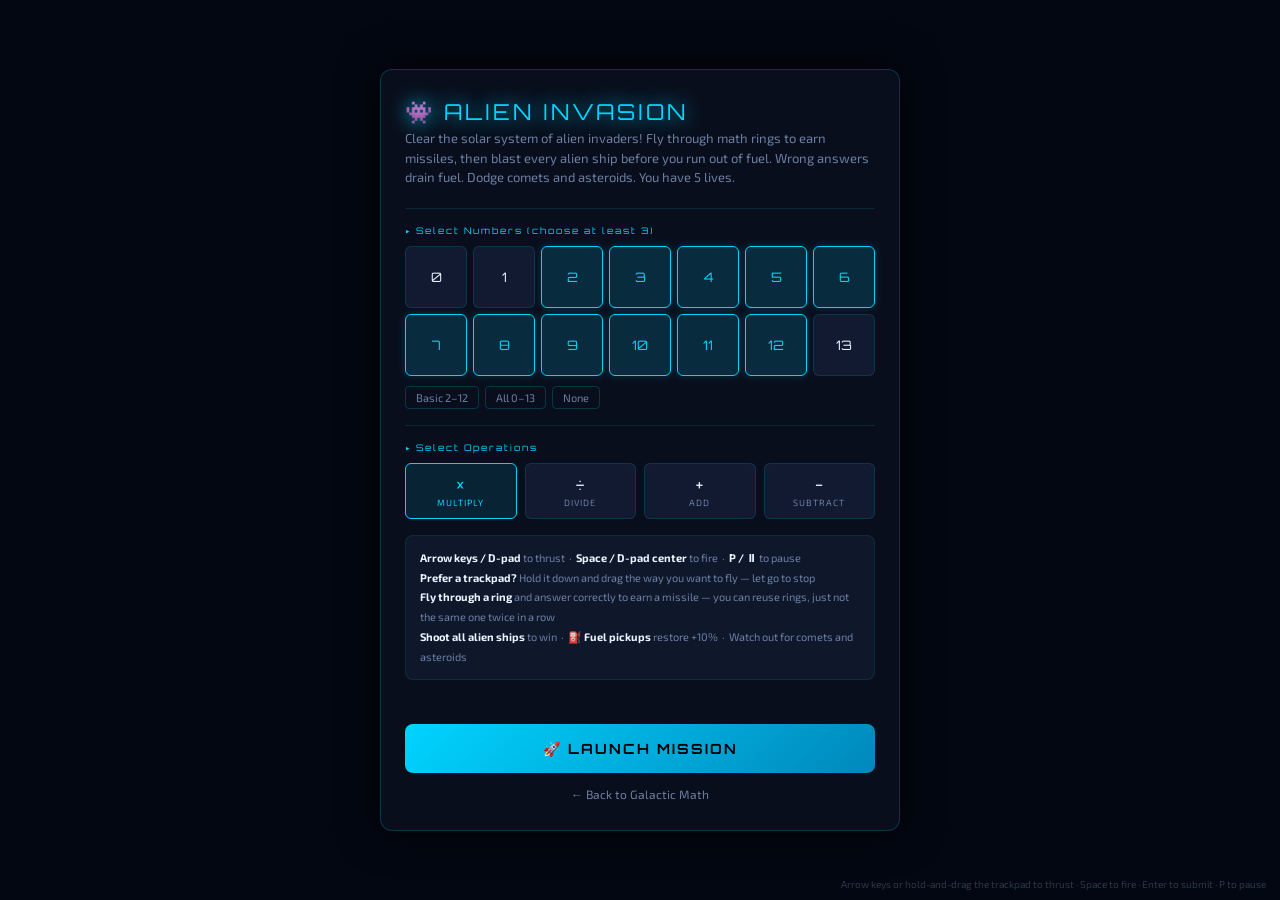
==== commit 3c760769: "IDT-212 add trackpad press-drag steering to alien invasion Hold the trackpad down anywhere on the ca" ====
--- a/pages/alien-invasion.html
+++ b/pages/alien-invasion.html
@@ -594,6 +594,7 @@
 
     <div class="how-to-play">
       <b>Arrow keys / D-pad</b> to thrust &nbsp;·&nbsp; <b>Space / D-pad center</b> to fire &nbsp;·&nbsp; <b>P / ⏸</b> to pause<br>
+      <b>Prefer a trackpad?</b> Hold it down and drag the way you want to fly — let go to stop<br>
       <b>Fly through a ring</b> and answer correctly to earn a missile — you can reuse rings, just not the same one twice in a row<br>
       <b>Shoot all alien ships</b> to win &nbsp;·&nbsp; <b>⛽ Fuel pickups</b> restore +10% &nbsp;·&nbsp; Watch out for comets and asteroids
     </div>
@@ -679,7 +680,7 @@
 </div>
 
 <!-- ===== KEY HINT ===== -->
-<div id="keyHint">Arrow keys to thrust · Enter to submit · P to pause</div>
+<div id="keyHint">Arrow keys or hold-and-drag the trackpad to thrust · Space to fire · Enter to submit · P to pause</div>
 <div id="devBanner">🚧 Still in development — <a href="feedback.html" target="_blank">submit ideas here</a></div>
 
 <!-- ===== VIRTUAL JOYSTICK (mobile touch) ===== -->
@@ -1363,6 +1364,8 @@
   screenShake   = 0;
   paused        = false;
   keys          = {};
+  mouseDrag     = { active: false, ox: 0, oy: 0, cx: 0, cy: 0 };
+  canvas.style.cursor = '';
   gameState     = 'countdown';
   rainbowAngle  = 0;
   particles     = [];
@@ -1386,9 +1389,14 @@
 
   updateHUD();
 
-  window.addEventListener('keydown', onKeyDown);
-  window.addEventListener('keyup',   onKeyUp);
-  window.addEventListener('resize',  onResize);
+  window.addEventListener('keydown',   onKeyDown);
+  window.addEventListener('keyup',     onKeyUp);
+  window.addEventListener('resize',    onResize);
+  window.addEventListener('mousedown', onMouseDown);
+  window.addEventListener('mousemove', onMouseMove);
+  window.addEventListener('mouseup',   endMouseDrag);
+  window.addEventListener('blur',      endMouseDrag);
+  document.addEventListener('mouseleave', endMouseDrag);
 
   if (animId) cancelAnimationFrame(animId);
   lastTs = 0;
@@ -1573,6 +1581,9 @@
 const MOVE_KEYS = new Set(['ArrowUp','ArrowDown','ArrowLeft','ArrowRight','a','A','d','D','w','W','s','S']);
 
 function onKeyDown(e) {
+  // Keyboard takes control back — before keys[] is set, since ending the drag
+  // clears the very arrow key that is being pressed.
+  if (MOVE_KEYS.has(e.key)) endMouseDrag();
   keys[e.key] = true;
   if (['ArrowUp','ArrowDown','ArrowLeft','ArrowRight'].includes(e.key)) {
     e.preventDefault();
@@ -1592,6 +1603,100 @@
   if (!anyMoveHeld) sounds.thrustStop();
 }
 
+// ===== SHARED DIRECTION MAPPING (touch D-pad + trackpad drag) =====
+// Both pointer inputs write into the same keys[] map the arrow keys use, so the
+// ship moves at exactly one fixed speed no matter how it is being driven.
+const vjoyArrows = {}; // D-pad arrow elements, cached by setupVpadEvents
+
+function setArrowActive(name, on) {
+  const el = vjoyArrows[name];
+  if (el) el.classList.toggle('active', on);
+}
+
+function clearDirKeys() {
+  keys['ArrowUp'] = keys['ArrowDown'] = keys['ArrowLeft'] = keys['ArrowRight'] = false;
+  setArrowActive('up',    false);
+  setArrowActive('down',  false);
+  setArrowActive('left',  false);
+  setArrowActive('right', false);
+}
+
+function applyDir(dx, dy) {
+  clearDirKeys();
+  const ax = Math.abs(dx), ay = Math.abs(dy);
+  // Allow diagonal: both axes fire when neither dominates by >2.5x
+  if (ax > ay * 0.4) {
+    if (dx > 0) { keys['ArrowRight'] = true; setArrowActive('right', true); }
+    else        { keys['ArrowLeft']  = true; setArrowActive('left',  true); }
+  }
+  if (ay > ax * 0.4) {
+    if (dy > 0) { keys['ArrowDown'] = true; setArrowActive('down', true); }
+    else        { keys['ArrowUp']   = true; setArrowActive('up',   true); }
+  }
+  if (gameState === 'playing' && !paused) sounds.thrustStart();
+}
+
+// ===== TRACKPAD DRIVING (PRESS & DRAG) =====
+// A browser cannot read a trackpad's surface — there is no absolute finger
+// position and no lift event. But holding the trackpad down IS mousedown and
+// taking the finger off IS mouseup, so the press point becomes the neutral
+// centre: hold and drag past the dead zone to thrust that way, keep holding to
+// keep going (the keys stay set, so no wiggling is needed), release to stop.
+
+const DRAG_DEAD_ZONE    = 16;  // px around the press point where the ship stays still
+const TOUCH_MOUSE_GRACE = 700; // ms after a touch that synthesized mouse events are ignored
+
+let mouseDrag  = { active: false, ox: 0, oy: 0, cx: 0, cy: 0 };
+let lastTouchAt = 0;
+
+function updateDragDir() {
+  const dx = mouseDrag.cx - mouseDrag.ox;
+  const dy = mouseDrag.cy - mouseDrag.oy;
+  if (Math.hypot(dx, dy) < DRAG_DEAD_ZONE) {
+    clearDirKeys();          // inside the neutral zone — coast
+    sounds.thrustStop();
+  } else {
+    applyDir(dx, dy);
+  }
+}
+
+function onMouseDown(e) {
+  if (gameState !== 'playing' || paused) return;
+  if (e.target !== canvas) return;                        // HUD buttons behave normally
+  if (Date.now() - lastTouchAt < TOUCH_MOUSE_GRACE) return;
+  e.preventDefault();                                     // no text-selection drag
+  mouseDrag.active = true;
+  mouseDrag.ox = mouseDrag.cx = e.clientX;
+  mouseDrag.oy = mouseDrag.cy = e.clientY;
+  canvas.style.cursor = 'none';                           // the drawn stick replaces it
+}
+
+function onMouseMove(e) {
+  if (!mouseDrag.active) return;
+  mouseDrag.cx = e.clientX;
+  mouseDrag.cy = e.clientY;
+  updateDragDir();
+}
+
+// Finger off the trackpad — also covers releasing outside the window, tab
+// switches, and the cursor leaving the page mid-drag.
+function endMouseDrag() {
+  if (!mouseDrag.active) return;
+  mouseDrag.active = false;
+  clearDirKeys();
+  sounds.thrustStop();
+  if (canvas) canvas.style.cursor = '';
+}
+
+function onTouchAnywhere() {
+  lastTouchAt = Date.now();
+  endMouseDrag(); // touch devices drive with the D-pad, not a synthesized mouse
+}
+
+function setupTrackpadEvents() {
+  window.addEventListener('touchstart', onTouchAnywhere, { passive: true });
+}
+
 // ===== VIRTUAL JOYSTICK (MOBILE TOUCH) =====
 function showVpad() {
   document.getElementById('vjoy').style.display  = 'block';
@@ -1603,38 +1708,15 @@
 }
 
 function setupVpadEvents() {
-  const joyEl      = document.getElementById('vjoy');
-  const thumbEl    = document.getElementById('vjoy-thumb');
-  const arrowUp    = document.getElementById('vjoy-arrow-up');
-  const arrowDown  = document.getElementById('vjoy-arrow-down');
-  const arrowLeft  = document.getElementById('vjoy-arrow-left');
-  const arrowRight = document.getElementById('vjoy-arrow-right');
+  const joyEl   = document.getElementById('vjoy');
+  const thumbEl = document.getElementById('vjoy-thumb');
+  vjoyArrows.up    = document.getElementById('vjoy-arrow-up');
+  vjoyArrows.down  = document.getElementById('vjoy-arrow-down');
+  vjoyArrows.left  = document.getElementById('vjoy-arrow-left');
+  vjoyArrows.right = document.getElementById('vjoy-arrow-right');
 
   const OUTER_R   = 74;  // half of 148px circle
   const DEAD_ZONE = 18;  // px from center = fire zone, no thrust
-
-  function clearDirKeys() {
-    keys['ArrowUp'] = keys['ArrowDown'] = keys['ArrowLeft'] = keys['ArrowRight'] = false;
-    arrowUp.classList.remove('active');
-    arrowDown.classList.remove('active');
-    arrowLeft.classList.remove('active');
-    arrowRight.classList.remove('active');
-  }
-
-  function applyDir(dx, dy) {
-    clearDirKeys();
-    const ax = Math.abs(dx), ay = Math.abs(dy);
-    // Allow diagonal: both axes fire when neither dominates by >2.5x
-    if (ax > ay * 0.4) {
-      if (dx > 0) { keys['ArrowRight'] = true; arrowRight.classList.add('active'); }
-      else        { keys['ArrowLeft']  = true; arrowLeft.classList.add('active'); }
-    }
-    if (ay > ax * 0.4) {
-      if (dy > 0) { keys['ArrowDown'] = true; arrowDown.classList.add('active'); }
-      else        { keys['ArrowUp']   = true; arrowUp.classList.add('active'); }
-    }
-    if (gameState === 'playing' && !paused) sounds.thrustStart();
-  }
 
   function moveThumb(dx, dy, dist) {
     const clamp = Math.min(dist, OUTER_R - 16);
@@ -1688,7 +1770,7 @@
 
 function togglePause() {
   paused = !paused;
-  if (paused) sounds.thrustStop();
+  if (paused) { sounds.thrustStop(); endMouseDrag(); }
   document.getElementById('pauseBanner').style.display = paused ? 'block' : 'none';
   if (!paused) { lastTs = 0; animId = requestAnimationFrame(gameLoop); }
 }
@@ -1895,6 +1977,7 @@
   activatedGate = gate;
   gameState = 'question';
   sounds.thrustStop();
+  endMouseDrag(); // don't drift while the question is up
   sounds.gateEnter();
   currentQuestion = makeQuestion(gate.op);
 
@@ -2357,9 +2440,15 @@
 
 function cleanupListeners() {
   sounds.thrustStop();
-  window.removeEventListener('keydown', onKeyDown);
-  window.removeEventListener('keyup',   onKeyUp);
-  window.removeEventListener('resize',  onResize);
+  endMouseDrag(); // restores the cursor for the end screen
+  window.removeEventListener('keydown',   onKeyDown);
+  window.removeEventListener('keyup',     onKeyUp);
+  window.removeEventListener('resize',    onResize);
+  window.removeEventListener('mousedown', onMouseDown);
+  window.removeEventListener('mousemove', onMouseMove);
+  window.removeEventListener('mouseup',   endMouseDrag);
+  window.removeEventListener('blur',      endMouseDrag);
+  document.removeEventListener('mouseleave', endMouseDrag);
   if (animId) { cancelAnimationFrame(animId); animId = null; }
   hideVpad();
 }
@@ -2407,6 +2496,51 @@
   drawComets();
   drawRadar();
   drawDirectionArrow();
+  drawDragStick();
+}
+
+// On-canvas joystick showing where the trackpad press landed (the neutral
+// centre) and how far it has been dragged. Replaces the hidden OS cursor.
+function drawDragStick() {
+  if (!mouseDrag.active || gameState !== 'playing') return;
+  const dx   = mouseDrag.cx - mouseDrag.ox;
+  const dy   = mouseDrag.cy - mouseDrag.oy;
+  const dist = Math.hypot(dx, dy);
+  const live = dist >= DRAG_DEAD_ZONE;
+  const col  = live ? '0, 212, 255' : '107, 127, 163';
+  const R    = 46;
+  const ang  = Math.atan2(dy, dx);
+  const tx   = mouseDrag.ox + Math.cos(ang) * Math.min(dist, R);
+  const ty   = mouseDrag.oy + Math.sin(ang) * Math.min(dist, R);
+
+  ctx.save();
+  // Outer ring — the neutral origin
+  ctx.strokeStyle = `rgba(${col}, 0.5)`;
+  ctx.lineWidth = 2;
+  ctx.beginPath(); ctx.arc(mouseDrag.ox, mouseDrag.oy, R, 0, Math.PI*2); ctx.stroke();
+
+  // Dead zone
+  ctx.strokeStyle = `rgba(${col}, 0.28)`;
+  ctx.lineWidth = 1;
+  ctx.beginPath(); ctx.arc(mouseDrag.ox, mouseDrag.oy, DRAG_DEAD_ZONE, 0, Math.PI*2); ctx.stroke();
+
+  // Stick shaft
+  if (live) {
+    ctx.strokeStyle = `rgba(${col}, 0.45)`;
+    ctx.lineWidth = 3;
+    ctx.beginPath();
+    ctx.moveTo(mouseDrag.ox, mouseDrag.oy);
+    ctx.lineTo(tx, ty);
+    ctx.stroke();
+  }
+
+  // Thumb
+  ctx.fillStyle = `rgba(${col}, ${live ? 0.85 : 0.45})`;
+  ctx.beginPath(); ctx.arc(tx, ty, 13, 0, Math.PI*2); ctx.fill();
+  ctx.strokeStyle = `rgba(232, 244, 255, ${live ? 0.85 : 0.4})`;
+  ctx.lineWidth = 2;
+  ctx.beginPath(); ctx.arc(tx, ty, 13, 0, Math.PI*2); ctx.stroke();
+  ctx.restore();
 }
 
 function drawStars() {
@@ -2420,53 +2554,225 @@
   });
 }
 
+// ===== EARTH CONTINENT DATA =====
+// Real lat/lon polygons rendered via orthographic projection.
+// All seven continents so the globe looks right as it spins.
+const EARTH_NA = [
+  [71,-157],[64,-165],[60,-167],[57,-162],
+  [60,-146],[57,-136],[52,-128],[49,-124],
+  [42,-124],[38,-123],[34,-120],[32,-117],
+  [28,-114],[23,-110],[20,-104],
+  [16,-98],[15,-91],[14,-91],
+  [11,-86],[9,-84],[9,-80],[9,-79],
+  [11,-83],[15,-84],[16,-86],[18,-88],[21,-87],
+  [21,-90],[19,-96],[22,-97],[27,-97],
+  [29,-94],[29,-89],[30,-88],[30,-86],[30,-84],
+  [27,-83],[25,-81],
+  [26,-80],[28,-80],[30,-81],
+  [32,-80],[33,-78],[35,-76],[37,-76],[38,-75],
+  [40,-74],[42,-70],[44,-68],[45,-63],[47,-53],
+  [52,-56],[55,-59],[58,-62],[60,-64],
+  [62,-68],[64,-77],[65,-84],[68,-85],[70,-88],[70,-90],
+  [72,-100],[71,-115],[70,-130],[71,-157]
+];
+const EARTH_SA = [
+  [12,-72],[11,-67],[11,-62],[10,-62],
+  [8,-60],[6,-57],[5,-52],[3,-51],[0,-51],
+  [-2,-44],[-3,-37],[-5,-35],
+  [-8,-35],[-12,-37],[-16,-39],
+  [-20,-40],[-23,-43],[-27,-48],[-30,-51],
+  [-33,-52],[-34,-54],[-38,-57],
+  [-41,-62],[-46,-65],[-50,-68],[-52,-68],[-55,-66],[-55,-72],
+  [-50,-74],[-42,-74],[-38,-73],[-32,-71],
+  [-27,-71],[-22,-70],[-18,-70],[-15,-75],
+  [-8,-78],[-3,-80],[0,-80],[1,-78],[3,-77],
+  [6,-77],[9,-76],[10,-75],[12,-72]
+];
+const EARTH_GR = [
+  [76,-74],[72,-74],[68,-75],[65,-53],[61,-44],[63,-41],
+  [67,-24],[72,-22],[76,-18],[80,-18],[83,-30],
+  [83,-42],[80,-54],[77,-62],[76,-74]
+];
+// Europe (simplified clockwise perimeter)
+const EARTH_EU = [
+  [36,-9],[44,-9],[44,2],[43,5],[44,8],[44,14],
+  [38,22],[37,28],[42,28],[47,38],
+  [50,30],[54,19],[56,10],[58,8],[62,5],
+  [70,28],[68,33],[65,33],[60,25],[59,22],
+  [55,21],[54,14],[54,10],[56,8],
+  [52,4],[51,2],[50,-4],[48,-5],[46,-2],[44,-2],[40,-8],[36,-9]
+];
+// Africa (clockwise from NW corner)
+const EARTH_AF = [
+  [36,-5],[37,10],[32,12],[30,25],[31,32],
+  [22,37],[12,44],[5,42],
+  [-5,40],[-11,40],[-27,33],[-35,26],[-35,20],[-34,18],
+  [-30,15],[-17,12],[-5,12],
+  [0,8],[4,2],[5,-2],[5,-8],[8,-11],[10,-15],[14,-17],
+  [20,-17],[30,-10],[36,-5]
+];
+// Asia — full outline including Arabia and Indian subcontinent
+const EARTH_AS = [
+  [42,36],[43,40],[42,50],[38,52],
+  [38,62],[42,72],[48,80],
+  [55,68],[62,62],[68,60],
+  [70,90],[70,140],[66,168],
+  [60,163],[52,160],[48,140],
+  [40,130],[35,129],[32,122],[22,114],
+  [18,110],[10,104],[5,103],
+  [2,104],[4,102],[5,100],[10,99],
+  [16,98],[20,93],[22,92],
+  [20,86],[14,80],[10,80],[8,77],
+  [10,76],[20,68],[23,62],[26,57],
+  [23,57],[17,55],[13,45],[12,44],
+  [15,42],[22,38],[27,34],[30,32],
+  [31,35],[36,36],[37,36],[42,36]
+];
+// Australia
+const EARTH_AU = [
+  [-14,129],[-12,136],[-12,142],[-10,142],
+  [-15,145],[-22,150],[-28,153],[-34,151],
+  [-38,147],[-39,147],[-38,141],[-36,137],
+  [-33,134],[-32,124],[-34,122],[-34,115],
+  [-28,114],[-22,114],[-18,122],[-16,124],[-14,129]
+];
+
+// Islands — each entry is one polygon [lat, lon]
+const EARTH_ISLANDS = [
+  // New Zealand — North Island
+  [[-34,173],[-37,175],[-41,175],[-41,176],[-38,178],[-37,178],[-36,176],[-35,174],[-34,173]],
+  // New Zealand — South Island
+  [[-41,174],[-40,173],[-42,170],[-44,168],[-46,167],[-47,168],[-46,170],[-44,171],[-42,172],[-41,174]],
+  // New Guinea (Indonesian Papua + PNG)
+  [[-1,132],[0,135],[0,139],[0,141],[-3,143],[-7,146],[-10,150],[-8,149],[-4,146],[-1,141],[-1,139],[0,137],[-2,133],[-1,132]],
+  // Borneo
+  [[7,117],[5,119],[1,118],[0,117],[-2,116],[-4,114],[-4,111],[-2,110],[0,109],[2,109],[5,115],[7,117]],
+  // Sumatra
+  [[5,95],[3,98],[0,102],[-3,105],[-5,105],[-6,106],[-5,104],[-2,102],[1,100],[4,97],[5,95]],
+  // Java
+  [[-6,106],[-7,108],[-8,111],[-8,114],[-7,114],[-7,111],[-7,107],[-6,106]],
+  // Japan — Honshu
+  [[34,131],[33,132],[35,135],[36,136],[37,138],[38,141],[40,141],[41,141],[40,140],[37,137],[35,134],[34,132],[34,131]],
+  // Japan — Hokkaido
+  [[42,140],[43,141],[44,143],[45,143],[44,144],[43,143],[41,141],[42,140]],
+  // Philippines — Luzon
+  [[18,120],[20,121],[21,122],[20,124],[18,123],[16,121],[14,121],[15,120],[17,120],[18,120]],
+  // Philippines — Mindanao
+  [[10,122],[9,124],[7,126],[6,124],[7,122],[9,122],[10,122]],
+  // Hawaii (Big Island)
+  [[19,-156],[20,-155],[19,-155],[18,-156],[19,-156]],
+  // Fiji (Viti Levu)
+  [[-17,177],[-18,177],[-18,178],[-17,178],[-17,177]],
+  // Madagascar
+  [[-12,49],[-14,50],[-17,50],[-22,47],[-25,45],[-26,44],[-24,44],[-20,44],[-16,45],[-13,48],[-12,49]],
+  // Sri Lanka
+  [[9,80],[10,81],[9,82],[7,82],[6,81],[7,80],[9,80]],
+  // Iceland
+  [[63,-14],[65,-14],[66,-18],[66,-22],[64,-24],[63,-23],[63,-20],[63,-17],[63,-14]],
+  // Cuba
+  [[22,-84],[23,-82],[23,-79],[22,-77],[20,-75],[20,-77],[21,-80],[22,-83],[22,-84]],
+  // Tasmania
+  [[-40,145],[-42,144],[-43,146],[-41,148],[-40,147],[-40,145]],
+];
+
 function drawEarth() {
   const p = w2s(1000, 700);
   if (!onScreen(p.x, p.y, 280)) return;
-  const R = EARTH_RADIUS;
-  const t = Date.now() / 1000;
-
-  // Outer atmospheric glow
-  const atmoGlow = ctx.createRadialGradient(p.x,p.y,R*0.85,p.x,p.y,R*2.1);
-  atmoGlow.addColorStop(0,'rgba(0,180,255,0.2)');
-  atmoGlow.addColorStop(0.4,'rgba(0,120,200,0.07)');
-  atmoGlow.addColorStop(1,'transparent');
-  ctx.fillStyle = atmoGlow; ctx.beginPath(); ctx.arc(p.x,p.y,R*2.1,0,Math.PI*2); ctx.fill();
-
-  // Planet body
-  const eg = ctx.createRadialGradient(p.x-R*0.28,p.y-R*0.28,R*0.1,p.x,p.y,R);
-  eg.addColorStop(0,'#5cc8f8');
-  eg.addColorStop(0.22,'#1e88e5');
-  eg.addColorStop(0.48,'#1565c0');
-  eg.addColorStop(0.64,'#2e7d32');
-  eg.addColorStop(0.78,'#388e3c');
-  eg.addColorStop(1,'#1a237e');
-  ctx.fillStyle = eg; ctx.beginPath(); ctx.arc(p.x,p.y,R,0,Math.PI*2); ctx.fill();
-
-  // Landmass shapes (clipped to sphere)
-  ctx.save(); ctx.beginPath(); ctx.arc(p.x,p.y,R,0,Math.PI*2); ctx.clip();
-  ctx.fillStyle='#2e7d32';
-  ctx.beginPath(); ctx.ellipse(p.x+R*0.18, p.y-R*0.1, R*0.28, R*0.22, 0.5, 0, Math.PI*2); ctx.fill();
-  ctx.beginPath(); ctx.ellipse(p.x-R*0.32, p.y+R*0.2, R*0.2, R*0.3, -0.3, 0, Math.PI*2); ctx.fill();
-  ctx.beginPath(); ctx.ellipse(p.x+R*0.05, p.y+R*0.35, R*0.32, R*0.18, 0.2, 0, Math.PI*2); ctx.fill();
-  ctx.beginPath(); ctx.ellipse(p.x-R*0.1, p.y-R*0.42, R*0.18, R*0.12, -0.4, 0, Math.PI*2); ctx.fill();
-
-  // Cloud layers (slowly animated)
-  ctx.fillStyle='rgba(255,255,255,0.25)';
-  ctx.beginPath(); ctx.ellipse(p.x+R*0.05*Math.cos(t*0.04), p.y-R*0.28, R*0.38, R*0.1, t*0.02, 0, Math.PI*2); ctx.fill();
-  ctx.beginPath(); ctx.ellipse(p.x-R*0.2+R*0.06*Math.cos(t*0.035+1), p.y+R*0.05, R*0.28, R*0.08, -t*0.018, 0, Math.PI*2); ctx.fill();
-  ctx.beginPath(); ctx.ellipse(p.x+R*0.3, p.y+R*0.4, R*0.22, R*0.07, 0.3+t*0.02, 0, Math.PI*2); ctx.fill();
-
-  // Polar ice cap
-  ctx.fillStyle='rgba(220,240,255,0.7)';
-  ctx.beginPath(); ctx.ellipse(p.x, p.y-R*0.78, R*0.42, R*0.16, 0, 0, Math.PI*2); ctx.fill();
+  const R  = EARTH_RADIUS;
+  const t  = Date.now() / 1000;
+  const cx = p.x, cy = p.y;
+  const pulse = 0.5 + 0.5 * Math.sin(t * 2.0);
+
+  // Orthographic projection — Western Hemisphere start, spinning at 15°/s
+  const φ0 = 15 * Math.PI / 180;
+  const λ0 = (-80 + t * 15) * Math.PI / 180;
+  function proj(latDeg, lonDeg) {
+    const φ = latDeg * Math.PI / 180;
+    const λ = lonDeg * Math.PI / 180;
+    const cosC = Math.sin(φ0)*Math.sin(φ) + Math.cos(φ0)*Math.cos(φ)*Math.cos(λ - λ0);
+    if (cosC < 0) return null;
+    return [
+      cx + R * Math.cos(φ) * Math.sin(λ - λ0),
+      cy - R * (Math.cos(φ0)*Math.sin(φ) - Math.sin(φ0)*Math.cos(φ)*Math.cos(λ - λ0))
+    ];
+  }
+  function contPath(coords) {
+    let started = false;
+    ctx.beginPath();
+    for (const [lat, lon] of coords) {
+      const pt = proj(lat, lon);
+      if (!pt) continue;
+      if (!started) { ctx.moveTo(pt[0], pt[1]); started = true; }
+      else           ctx.lineTo(pt[0], pt[1]);
+    }
+    if (started) ctx.closePath();
+  }
+
+  // Neon outer glow
+  const og = ctx.createRadialGradient(cx,cy,R*0.8,cx,cy,R*2.1);
+  og.addColorStop(0,`rgba(0,212,255,${0.14+0.06*pulse})`);
+  og.addColorStop(1,'transparent');
+  ctx.fillStyle = og; ctx.beginPath(); ctx.arc(cx,cy,R*2.1,0,Math.PI*2); ctx.fill();
+
+  // Dark midnight ocean
+  const oc = ctx.createRadialGradient(cx-R*0.2,cy-R*0.2,R*0.05,cx,cy,R);
+  oc.addColorStop(0,'#08285a'); oc.addColorStop(0.45,'#041540');
+  oc.addColorStop(0.85,'#020b25'); oc.addColorStop(1,'#010610');
+  ctx.fillStyle = oc; ctx.beginPath(); ctx.arc(cx,cy,R,0,Math.PI*2); ctx.fill();
+
+  ctx.save(); ctx.beginPath(); ctx.arc(cx,cy,R,0,Math.PI*2); ctx.clip();
+
+  // Lat / lon grid (dim)
+  ctx.strokeStyle = 'rgba(0,212,255,0.09)'; ctx.lineWidth = 0.8;
+  for (let lat = -75; lat <= 75; lat += 25) {
+    const pts = [];
+    for (let lon = -180; lon <= 180; lon += 4) { const pt = proj(lat,lon); if(pt) pts.push(pt); }
+    if (pts.length > 1) {
+      ctx.beginPath(); ctx.moveTo(pts[0][0],pts[0][1]);
+      for (let i=1;i<pts.length;i++) ctx.lineTo(pts[i][0],pts[i][1]);
+      ctx.stroke();
+    }
+  }
+  for (let lon = -180; lon <= 180; lon += 30) {
+    const pts = [];
+    for (let lat = -80; lat <= 80; lat += 5) { const pt = proj(lat,lon); if(pt) pts.push(pt); }
+    if (pts.length > 1) {
+      ctx.beginPath(); ctx.moveTo(pts[0][0],pts[0][1]);
+      for (let i=1;i<pts.length;i++) ctx.lineTo(pts[i][0],pts[i][1]);
+      ctx.stroke();
+    }
+  }
+
+  // Neon-green continents with glow (all seven)
+  ctx.shadowColor = '#39ff14'; ctx.shadowBlur = 10;
+  for (const cont of [EARTH_NA, EARTH_SA, EARTH_GR, EARTH_EU, EARTH_AF, EARTH_AS, EARTH_AU]) {
+    contPath(cont);
+    ctx.fillStyle = '#1cee2c'; ctx.fill();
+    ctx.strokeStyle = '#39ff14'; ctx.lineWidth = 1; ctx.stroke();
+  }
+  for (const island of EARTH_ISLANDS) {
+    contPath(island);
+    ctx.fillStyle = '#1cee2c'; ctx.fill();
+    ctx.strokeStyle = '#39ff14'; ctx.lineWidth = 0.8; ctx.stroke();
+  }
+  ctx.shadowBlur = 0;
+
+  // Polar ice caps (north + south, fixed at poles — don't rotate)
+  ctx.fillStyle = 'rgba(170,235,255,0.72)';
+  ctx.shadowColor = '#00d4ff'; ctx.shadowBlur = 10;
+  ctx.beginPath(); ctx.ellipse(cx, cy-R*0.79, R*0.42, R*0.16, 0, 0, Math.PI*2); ctx.fill();
+  ctx.beginPath(); ctx.ellipse(cx, cy+R*0.82, R*0.36, R*0.13, 0, 0, Math.PI*2); ctx.fill();
+  ctx.shadowBlur = 0;
+
   ctx.restore();
 
-  // Atmospheric rim (limb brightening)
+  // Pulsing neon rim (double ring)
   ctx.save();
-  ctx.shadowColor='#00aaff'; ctx.shadowBlur=22;
-  ctx.strokeStyle='rgba(100,200,255,0.35)'; ctx.lineWidth=4;
-  ctx.beginPath(); ctx.arc(p.x,p.y,R+2,0,Math.PI*2); ctx.stroke();
+  ctx.shadowColor = '#00d4ff'; ctx.shadowBlur = 22;
+  ctx.strokeStyle = `rgba(0,212,255,${0.75+0.18*pulse})`; ctx.lineWidth = 2.5;
+  ctx.beginPath(); ctx.arc(cx,cy,R+1,0,Math.PI*2); ctx.stroke();
+  ctx.strokeStyle = `rgba(0,212,255,${0.14+0.08*pulse})`; ctx.lineWidth = 10;
+  ctx.beginPath(); ctx.arc(cx,cy,R+6,0,Math.PI*2); ctx.stroke();
   ctx.restore();
 
   // Landing zone indicator: pulsing ring (only when all aliens destroyed)
@@ -2477,20 +2783,21 @@
     ctx.strokeStyle = '#39ff14';
     ctx.lineWidth = 3;
     ctx.shadowColor = '#39ff14'; ctx.shadowBlur = 24;
-    ctx.beginPath(); ctx.arc(p.x,p.y,R+14,0,Math.PI*2); ctx.stroke();
+    ctx.beginPath(); ctx.arc(cx,cy,R+14,0,Math.PI*2); ctx.stroke();
     ctx.globalAlpha = lpulse * 0.5;
-    ctx.beginPath(); ctx.arc(p.x,p.y,R+26,0,Math.PI*2); ctx.stroke();
+    ctx.beginPath(); ctx.arc(cx,cy,R+26,0,Math.PI*2); ctx.stroke();
     ctx.restore();
-    // Label
     ctx.fillStyle='rgba(57,255,20,0.95)';
     ctx.font='700 11px Orbitron,monospace'; ctx.textAlign='center'; ctx.textBaseline='alphabetic';
     ctx.shadowColor='#39ff14'; ctx.shadowBlur=14;
-    ctx.fillText('FLY HERE', p.x, p.y+R+44);
+    ctx.fillText('FLY HERE', cx, cy+R+44);
     ctx.shadowBlur=0;
   } else {
-    ctx.fillStyle='rgba(232,244,255,0.7)';
+    ctx.fillStyle='#00d4ff';
     ctx.font='700 11px Orbitron,monospace'; ctx.textAlign='center'; ctx.textBaseline='alphabetic';
-    ctx.fillText('EARTH', p.x, p.y+R+22);
+    ctx.shadowColor='#00d4ff'; ctx.shadowBlur=8;
+    ctx.fillText('EARTH', cx, cy+R+22);
+    ctx.shadowBlur=0;
   }
 }
 
@@ -2954,6 +3261,7 @@
 
 const isTouchDevice = ('ontouchstart' in window) || (navigator.maxTouchPoints > 0);
 setupVpadEvents();
+setupTrackpadEvents();
 
 if (autoLaunch) {
   document.getElementById('setupScreen').style.display = 'none';
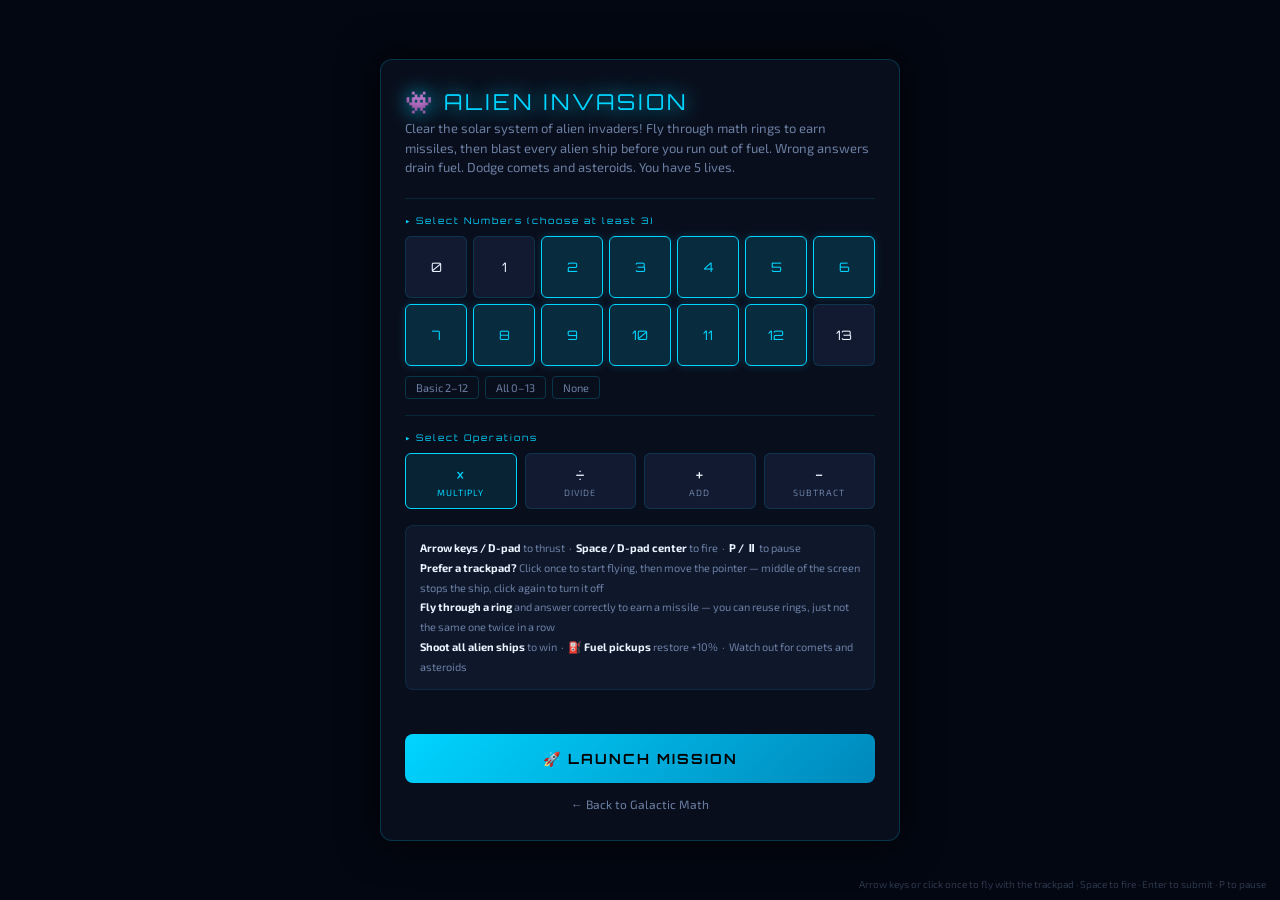
==== commit 049dfded: "IDT-212 replace hold-and-drag with click-to-fly mode Holding a click while dragging asks for more fi" ====
--- a/pages/alien-invasion.html
+++ b/pages/alien-invasion.html
@@ -307,6 +307,8 @@
   .hud-missiles { font-family: 'Orbitron', monospace; font-size: 15px; color: var(--saber-green); min-width: 24px; text-align: center; }
 
   /* ===== KEY HINT ===== */
+  #flyModeBadge { position: fixed; top: 50%; left: 50%; transform: translate(-50%, 62px); display: none; font-family: 'Orbitron', monospace; font-size: 11px; color: var(--saber-blue); text-shadow: 0 0 12px var(--saber-blue); letter-spacing: 2px; white-space: nowrap; pointer-events: none; z-index: 25; animation: flyModePulse 1.8s ease-in-out infinite; }
+  @keyframes flyModePulse { 0%, 100% { opacity: 0.55; } 50% { opacity: 1; } }
   #keyHint { position: fixed; bottom: 10px; right: 14px; font-size: 10px; color: rgba(107,127,163,0.4); pointer-events: none; z-index: 5; }
 
   /* ===== DEV BANNER ===== */
@@ -594,7 +596,7 @@
 
     <div class="how-to-play">
       <b>Arrow keys / D-pad</b> to thrust &nbsp;·&nbsp; <b>Space / D-pad center</b> to fire &nbsp;·&nbsp; <b>P / ⏸</b> to pause<br>
-      <b>Prefer a trackpad?</b> Hold it down and drag the way you want to fly — let go to stop<br>
+      <b>Prefer a trackpad?</b> Click once to start flying, then move the pointer — middle of the screen stops the ship, click again to turn it off<br>
       <b>Fly through a ring</b> and answer correctly to earn a missile — you can reuse rings, just not the same one twice in a row<br>
       <b>Shoot all alien ships</b> to win &nbsp;·&nbsp; <b>⛽ Fuel pickups</b> restore +10% &nbsp;·&nbsp; Watch out for comets and asteroids
     </div>
@@ -659,6 +661,7 @@
 <div id="wrongFlash"></div>
 
 <!-- ===== PAUSE BANNER ===== -->
+<div id="flyModeBadge">✈ FLYING MODE · CLICK TO STOP</div>
 <div id="pauseBanner">⏸ PAUSED</div>
 <div id="flightBanner"></div>
 
@@ -680,7 +683,7 @@
 </div>
 
 <!-- ===== KEY HINT ===== -->
-<div id="keyHint">Arrow keys or hold-and-drag the trackpad to thrust · Space to fire · Enter to submit · P to pause</div>
+<div id="keyHint">Arrow keys or click once to fly with the trackpad · Space to fire · Enter to submit · P to pause</div>
 <div id="devBanner">🚧 Still in development — <a href="feedback.html" target="_blank">submit ideas here</a></div>
 
 <!-- ===== VIRTUAL JOYSTICK (mobile touch) ===== -->
@@ -1364,8 +1367,8 @@
   screenShake   = 0;
   paused        = false;
   keys          = {};
-  mouseDrag     = { active: false, ox: 0, oy: 0, cx: 0, cy: 0 };
-  canvas.style.cursor = '';
+  flyMode       = { on: false, sx: 0, sy: 0 };
+  document.getElementById('flyModeBadge').style.display = 'none';
   gameState     = 'countdown';
   rainbowAngle  = 0;
   particles     = [];
@@ -1394,9 +1397,6 @@
   window.addEventListener('resize',    onResize);
   window.addEventListener('mousedown', onMouseDown);
   window.addEventListener('mousemove', onMouseMove);
-  window.addEventListener('mouseup',   endMouseDrag);
-  window.addEventListener('blur',      endMouseDrag);
-  document.addEventListener('mouseleave', endMouseDrag);
 
   if (animId) cancelAnimationFrame(animId);
   lastTs = 0;
@@ -1581,9 +1581,9 @@
 const MOVE_KEYS = new Set(['ArrowUp','ArrowDown','ArrowLeft','ArrowRight','a','A','d','D','w','W','s','S']);
 
 function onKeyDown(e) {
-  // Keyboard takes control back — before keys[] is set, since ending the drag
+  // Keyboard takes control back — before keys[] is set, since leaving fly mode
   // clears the very arrow key that is being pressed.
-  if (MOVE_KEYS.has(e.key)) endMouseDrag();
+  if (MOVE_KEYS.has(e.key)) setFlyMode(false);
   keys[e.key] = true;
   if (['ArrowUp','ArrowDown','ArrowLeft','ArrowRight'].includes(e.key)) {
     e.preventDefault();
@@ -1636,61 +1636,69 @@
   if (gameState === 'playing' && !paused) sounds.thrustStart();
 }
 
-// ===== TRACKPAD DRIVING (PRESS & DRAG) =====
-// A browser cannot read a trackpad's surface — there is no absolute finger
-// position and no lift event. But holding the trackpad down IS mousedown and
-// taking the finger off IS mouseup, so the press point becomes the neutral
-// centre: hold and drag past the dead zone to thrust that way, keep holding to
-// keep going (the keys stay set, so no wiggling is needed), release to stop.
-
-const DRAG_DEAD_ZONE    = 16;  // px around the press point where the ship stays still
+// ===== TRACKPAD DRIVING (CLICK-TO-FLY) =====
+// Holding a click while dragging asks for more finger coordination than young
+// kids have, so flying is a mode instead: one click turns it on, and from then
+// on the trackpad is used normally with nothing held down. The middle of the
+// screen is neutral — that is where the ship sits, since the camera follows it.
+// Move the pointer off-centre and the ship flies that way and keeps flying with
+// the finger completely off the pad. Bring the pointer back to the middle to
+// stop. Click again, or press an arrow key, to leave flying mode.
+//
+// Direction comes from the pointer's offset from screen centre, NOT from the
+// ship's drawn position: the camera lerps toward the ship, so measuring against
+// the ship would feed its own motion back in and make it jitter around the
+// pointer. Screen centre is a fixed origin, so the control is always steady.
+
+const FLY_DEAD_ZONE     = 44;  // px around screen centre that means "stop"
 const TOUCH_MOUSE_GRACE = 700; // ms after a touch that synthesized mouse events are ignored
 
-let mouseDrag  = { active: false, ox: 0, oy: 0, cx: 0, cy: 0 };
+let flyMode     = { on: false, sx: 0, sy: 0 };
 let lastTouchAt = 0;
 
-function updateDragDir() {
-  const dx = mouseDrag.cx - mouseDrag.ox;
-  const dy = mouseDrag.cy - mouseDrag.oy;
-  if (Math.hypot(dx, dy) < DRAG_DEAD_ZONE) {
-    clearDirKeys();          // inside the neutral zone — coast
+// Recomputed every frame so the ship keeps flying with no pointer movement at
+// all — the whole point of the mode.
+function updateFlyDir() {
+  if (!flyMode.on) return;
+  const dx = flyMode.sx - canvas.width  / 2;
+  const dy = flyMode.sy - canvas.height / 2;
+  if (Math.hypot(dx, dy) < FLY_DEAD_ZONE) {
+    clearDirKeys();        // pointer parked in the middle — coast
     sounds.thrustStop();
   } else {
     applyDir(dx, dy);
   }
+}
+
+function setFlyMode(on) {
+  if (flyMode.on === on) return;
+  flyMode.on = on;
+  if (!on) {
+    clearDirKeys();
+    sounds.thrustStop();
+  }
+  document.getElementById('flyModeBadge').style.display = on ? 'block' : 'none';
 }
 
 function onMouseDown(e) {
   if (gameState !== 'playing' || paused) return;
   if (e.target !== canvas) return;                        // HUD buttons behave normally
   if (Date.now() - lastTouchAt < TOUCH_MOUSE_GRACE) return;
-  e.preventDefault();                                     // no text-selection drag
-  mouseDrag.active = true;
-  mouseDrag.ox = mouseDrag.cx = e.clientX;
-  mouseDrag.oy = mouseDrag.cy = e.clientY;
-  canvas.style.cursor = 'none';                           // the drawn stick replaces it
+  e.preventDefault();
+  flyMode.sx = e.clientX;
+  flyMode.sy = e.clientY;
+  setFlyMode(!flyMode.on);
+  sounds.navigate();
 }
 
 function onMouseMove(e) {
-  if (!mouseDrag.active) return;
-  mouseDrag.cx = e.clientX;
-  mouseDrag.cy = e.clientY;
-  updateDragDir();
-}
-
-// Finger off the trackpad — also covers releasing outside the window, tab
-// switches, and the cursor leaving the page mid-drag.
-function endMouseDrag() {
-  if (!mouseDrag.active) return;
-  mouseDrag.active = false;
-  clearDirKeys();
-  sounds.thrustStop();
-  if (canvas) canvas.style.cursor = '';
+  flyMode.sx = e.clientX;
+  flyMode.sy = e.clientY;
 }
 
 function onTouchAnywhere() {
   lastTouchAt = Date.now();
-  endMouseDrag(); // touch devices drive with the D-pad, not a synthesized mouse
+  setFlyMode(false); // touch devices drive with the D-pad, not a synthesized mouse
 }
 
 function setupTrackpadEvents() {
@@ -1770,7 +1778,7 @@
 
 function togglePause() {
   paused = !paused;
-  if (paused) { sounds.thrustStop(); endMouseDrag(); }
+  if (paused) { sounds.thrustStop(); clearDirKeys(); }
   document.getElementById('pauseBanner').style.display = paused ? 'block' : 'none';
   if (!paused) { lastTs = 0; animId = requestAnimationFrame(gameLoop); }
 }
@@ -1794,6 +1802,7 @@
   rainbowAngle = (rainbowAngle + 0.03) % (Math.PI * 2);
 
   if (gameState === 'playing') {
+    updateFlyDir();
     updateShip(dt);
     updateObstacles(dt);
     updateAlienLasers();
@@ -1977,7 +1986,7 @@
   activatedGate = gate;
   gameState = 'question';
   sounds.thrustStop();
-  endMouseDrag(); // don't drift while the question is up
+  clearDirKeys(); // don't drift while the question is up (fly mode is kept)
   sounds.gateEnter();
   currentQuestion = makeQuestion(gate.op);
 
@@ -2440,15 +2449,12 @@
 
 function cleanupListeners() {
   sounds.thrustStop();
-  endMouseDrag(); // restores the cursor for the end screen
+  setFlyMode(false);
   window.removeEventListener('keydown',   onKeyDown);
   window.removeEventListener('keyup',     onKeyUp);
   window.removeEventListener('resize',    onResize);
   window.removeEventListener('mousedown', onMouseDown);
   window.removeEventListener('mousemove', onMouseMove);
-  window.removeEventListener('mouseup',   endMouseDrag);
-  window.removeEventListener('blur',      endMouseDrag);
-  document.removeEventListener('mouseleave', endMouseDrag);
   if (animId) { cancelAnimationFrame(animId); animId = null; }
   hideVpad();
 }
@@ -2496,50 +2502,54 @@
   drawComets();
   drawRadar();
   drawDirectionArrow();
-  drawDragStick();
-}
-
-// On-canvas joystick showing where the trackpad press landed (the neutral
-// centre) and how far it has been dragged. Replaces the hidden OS cursor.
-function drawDragStick() {
-  if (!mouseDrag.active || gameState !== 'playing') return;
-  const dx   = mouseDrag.cx - mouseDrag.ox;
-  const dy   = mouseDrag.cy - mouseDrag.oy;
+  drawFlyStick();
+}
+
+// Flying-mode overlay: a neutral ring at screen centre (pointer inside it means
+// stop) and a line showing which way the ship is being steered.
+function drawFlyStick() {
+  if (!flyMode.on || gameState !== 'playing') return;
+  const cx   = canvas.width  / 2;
+  const cy   = canvas.height / 2;
+  const dx   = flyMode.sx - cx;
+  const dy   = flyMode.sy - cy;
   const dist = Math.hypot(dx, dy);
-  const live = dist >= DRAG_DEAD_ZONE;
+  const live = dist >= FLY_DEAD_ZONE;
   const col  = live ? '0, 212, 255' : '107, 127, 163';
-  const R    = 46;
-  const ang  = Math.atan2(dy, dx);
-  const tx   = mouseDrag.ox + Math.cos(ang) * Math.min(dist, R);
-  const ty   = mouseDrag.oy + Math.sin(ang) * Math.min(dist, R);
 
   ctx.save();
-  // Outer ring — the neutral origin
-  ctx.strokeStyle = `rgba(${col}, 0.5)`;
+  // Neutral ring — pointer inside this and the ship holds still
+  ctx.setLineDash([5, 6]);
+  ctx.strokeStyle = `rgba(${col}, ${live ? 0.4 : 0.75})`;
   ctx.lineWidth = 2;
-  ctx.beginPath(); ctx.arc(mouseDrag.ox, mouseDrag.oy, R, 0, Math.PI*2); ctx.stroke();
-
-  // Dead zone
-  ctx.strokeStyle = `rgba(${col}, 0.28)`;
-  ctx.lineWidth = 1;
-  ctx.beginPath(); ctx.arc(mouseDrag.ox, mouseDrag.oy, DRAG_DEAD_ZONE, 0, Math.PI*2); ctx.stroke();
-
-  // Stick shaft
+  ctx.beginPath(); ctx.arc(cx, cy, FLY_DEAD_ZONE, 0, Math.PI*2); ctx.stroke();
+  ctx.setLineDash([]);
+
   if (live) {
-    ctx.strokeStyle = `rgba(${col}, 0.45)`;
+    // Steering line from neutral toward the pointer
+    const ang = Math.atan2(dy, dx);
+    const r0  = FLY_DEAD_ZONE + 4;
+    const r1  = Math.min(dist, FLY_DEAD_ZONE + 110);
+    const grad = ctx.createLinearGradient(cx + Math.cos(ang)*r0, cy + Math.sin(ang)*r0,
+                                          cx + Math.cos(ang)*r1, cy + Math.sin(ang)*r1);
+    grad.addColorStop(0, 'rgba(0, 212, 255, 0)');
+    grad.addColorStop(1, 'rgba(0, 212, 255, 0.75)');
+    ctx.strokeStyle = grad;
     ctx.lineWidth = 3;
+    ctx.lineCap = 'round';
     ctx.beginPath();
-    ctx.moveTo(mouseDrag.ox, mouseDrag.oy);
-    ctx.lineTo(tx, ty);
+    ctx.moveTo(cx + Math.cos(ang)*r0, cy + Math.sin(ang)*r0);
+    ctx.lineTo(cx + Math.cos(ang)*r1, cy + Math.sin(ang)*r1);
     ctx.stroke();
-  }
-
-  // Thumb
-  ctx.fillStyle = `rgba(${col}, ${live ? 0.85 : 0.45})`;
-  ctx.beginPath(); ctx.arc(tx, ty, 13, 0, Math.PI*2); ctx.fill();
-  ctx.strokeStyle = `rgba(232, 244, 255, ${live ? 0.85 : 0.4})`;
-  ctx.lineWidth = 2;
-  ctx.beginPath(); ctx.arc(tx, ty, 13, 0, Math.PI*2); ctx.stroke();
+
+    // Arrowhead pointing the way the ship is flying
+    ctx.translate(cx + Math.cos(ang)*r1, cy + Math.sin(ang)*r1);
+    ctx.rotate(ang);
+    ctx.fillStyle = 'rgba(0, 212, 255, 0.9)';
+    ctx.beginPath();
+    ctx.moveTo(9, 0); ctx.lineTo(-6, -6); ctx.lineTo(-6, 6);
+    ctx.closePath(); ctx.fill();
+  }
   ctx.restore();
 }
 
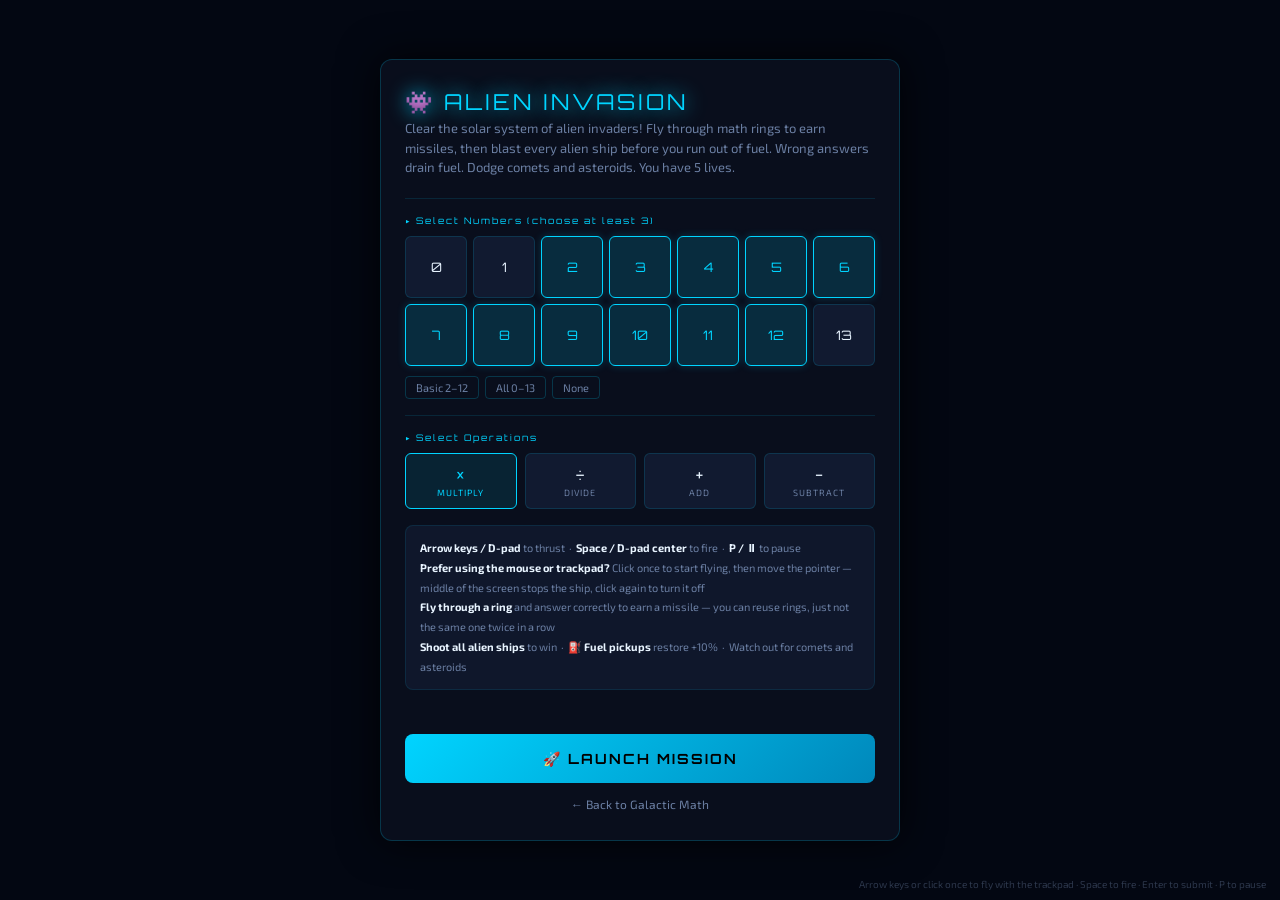
==== commit b188d11f: "Update instructions for mouse and trackpad usage" ====
--- a/pages/alien-invasion.html
+++ b/pages/alien-invasion.html
@@ -307,8 +307,17 @@
   .hud-missiles { font-family: 'Orbitron', monospace; font-size: 15px; color: var(--saber-green); min-width: 24px; text-align: center; }
 
   /* ===== KEY HINT ===== */
-  #flyModeBadge { position: fixed; top: 50%; left: 50%; transform: translate(-50%, 62px); display: none; font-family: 'Orbitron', monospace; font-size: 11px; color: var(--saber-blue); text-shadow: 0 0 12px var(--saber-blue); letter-spacing: 2px; white-space: nowrap; pointer-events: none; z-index: 25; animation: flyModePulse 1.8s ease-in-out infinite; }
-  @keyframes flyModePulse { 0%, 100% { opacity: 0.55; } 50% { opacity: 1; } }
+  #flyModeBadge {
+    position: fixed; bottom: 34px; left: 50%; transform: translateX(-50%);
+    display: none;
+    font-family: 'Orbitron', monospace; font-size: 11px; letter-spacing: 2px;
+    color: var(--saber-blue); text-shadow: 0 0 12px var(--saber-blue);
+    white-space: nowrap; pointer-events: none; z-index: 25;
+    padding: 7px 16px; border-radius: 999px;
+    border: 1px solid rgba(0,212,255,0.35); background: rgba(0,212,255,0.08);
+    animation: flyModePulse 1.8s ease-in-out infinite;
+  }
+  @keyframes flyModePulse { 0%, 100% { opacity: 0.6; } 50% { opacity: 1; } }
   #keyHint { position: fixed; bottom: 10px; right: 14px; font-size: 10px; color: rgba(107,127,163,0.4); pointer-events: none; z-index: 5; }
 
   /* ===== DEV BANNER ===== */
@@ -443,6 +452,11 @@
     .end-stat-val { font-size: 24px; }
     .end-btns { flex-direction: column; align-items: center; }
     .end-btn { width: 200px; text-align: center; }
+    .intro-body { font-size: 15px; margin-bottom: 22px; }
+    .intro-controls { gap: 9px 12px; padding: 14px 16px; margin-bottom: 22px; }
+    .ctrl-label { font-size: 9px; letter-spacing: 1px; }
+    .ctrl-desc { font-size: 13px; }
+    .ctrl-desc .sub { font-size: 12px; }
   }
 
   /* ===== ALIEN COUNTER (top-right, below HUD bar) ===== */
@@ -509,6 +523,30 @@
     margin-bottom: 32px;
   }
   .intro-body strong { color: var(--saber-green); }
+  .intro-controls {
+    display: none;
+    grid-template-columns: auto 1fr;
+    gap: 12px 18px;
+    text-align: left;
+    max-width: 520px;
+    margin-bottom: 30px;
+    padding: 18px 22px;
+    border: 1px solid rgba(0,212,255,0.25);
+    border-radius: 10px;
+    background: rgba(0,212,255,0.05);
+  }
+  .ctrl-label {
+    font-family: 'Orbitron', monospace;
+    font-size: 11px; letter-spacing: 2px;
+    color: var(--saber-blue);
+    white-space: nowrap; padding-top: 3px;
+  }
+  .ctrl-desc {
+    font-family: 'Exo 2', sans-serif;
+    font-size: 15px; color: var(--star-white); line-height: 1.5;
+  }
+  .ctrl-desc b { color: var(--saber-green); }
+  .ctrl-desc .sub { display: block; margin-top: 3px; font-size: 13px; color: var(--muted); }
   .intro-start-btn {
     padding: 14px 40px;
     background: linear-gradient(135deg, var(--saber-red), #aa1133);
@@ -596,7 +634,7 @@
 
     <div class="how-to-play">
       <b>Arrow keys / D-pad</b> to thrust &nbsp;·&nbsp; <b>Space / D-pad center</b> to fire &nbsp;·&nbsp; <b>P / ⏸</b> to pause<br>
-      <b>Prefer a trackpad?</b> Click once to start flying, then move the pointer — middle of the screen stops the ship, click again to turn it off<br>
+      <b>Prefer using the mouse or trackpad?</b> Click once to start flying, then move the pointer — middle of the screen stops the ship, click again to turn it off<br>
       <b>Fly through a ring</b> and answer correctly to earn a missile — you can reuse rings, just not the same one twice in a row<br>
       <b>Shoot all alien ships</b> to win &nbsp;·&nbsp; <b>⛽ Fuel pickups</b> restore +10% &nbsp;·&nbsp; Watch out for comets and asteroids
     </div>
@@ -621,6 +659,32 @@
     The solar system is under attack by aliens!<br>
     Visit the <strong>math rings</strong> and answer the question correctly to get <strong>missiles</strong> to take them out!
   </div>
+
+  <div class="intro-controls" id="introControlsKeys">
+    <span class="ctrl-label">🕹 MOVE</span>
+    <span class="ctrl-desc">
+      <b>Arrow keys</b> or <b>WASD</b>
+      <span class="sub">Rather use the trackpad? <b>Click once</b> to start flying, then just move the pointer — your ship follows. Point at the middle of the screen to stop, and click again to turn it off.</span>
+    </span>
+    <span class="ctrl-label">🚀 SHOOT</span>
+    <span class="ctrl-desc">
+      Press <b>SPACE</b>
+      <span class="sub">You need a missile first — fly through a math ring and answer its question correctly.</span>
+    </span>
+    <span class="ctrl-label">⏸ PAUSE</span>
+    <span class="ctrl-desc">Press <b>P</b></span>
+  </div>
+
+  <div class="intro-controls" id="introControlsTouch">
+    <span class="ctrl-label">🕹 MOVE</span>
+    <span class="ctrl-desc">Use the <b>D-pad</b> at the bottom-left</span>
+    <span class="ctrl-label">🚀 SHOOT</span>
+    <span class="ctrl-desc">
+      Tap the <b>🚀 FIRE</b> button at the bottom-right
+      <span class="sub">You need a missile first — fly through a math ring and answer its question correctly.</span>
+    </span>
+  </div>
+
   <button class="intro-start-btn" onclick="dismissIntro()">🚀 LAUNCH MISSION</button>
 </div>
 
@@ -1409,6 +1473,9 @@
 
 function showIntroExplainer() {
   document.getElementById('introOverlay').style.display = 'flex';
+  // Only show the controls that actually exist on this device
+  document.getElementById('introControlsKeys').style.display  = isTouchDevice ? 'none' : 'grid';
+  document.getElementById('introControlsTouch').style.display = isTouchDevice ? 'grid' : 'none';
   _introDismissListener = function(e) {
     if (e.key === 'Enter' || e.key === ' ' || e.key === 'Escape') {
       e.preventDefault();
